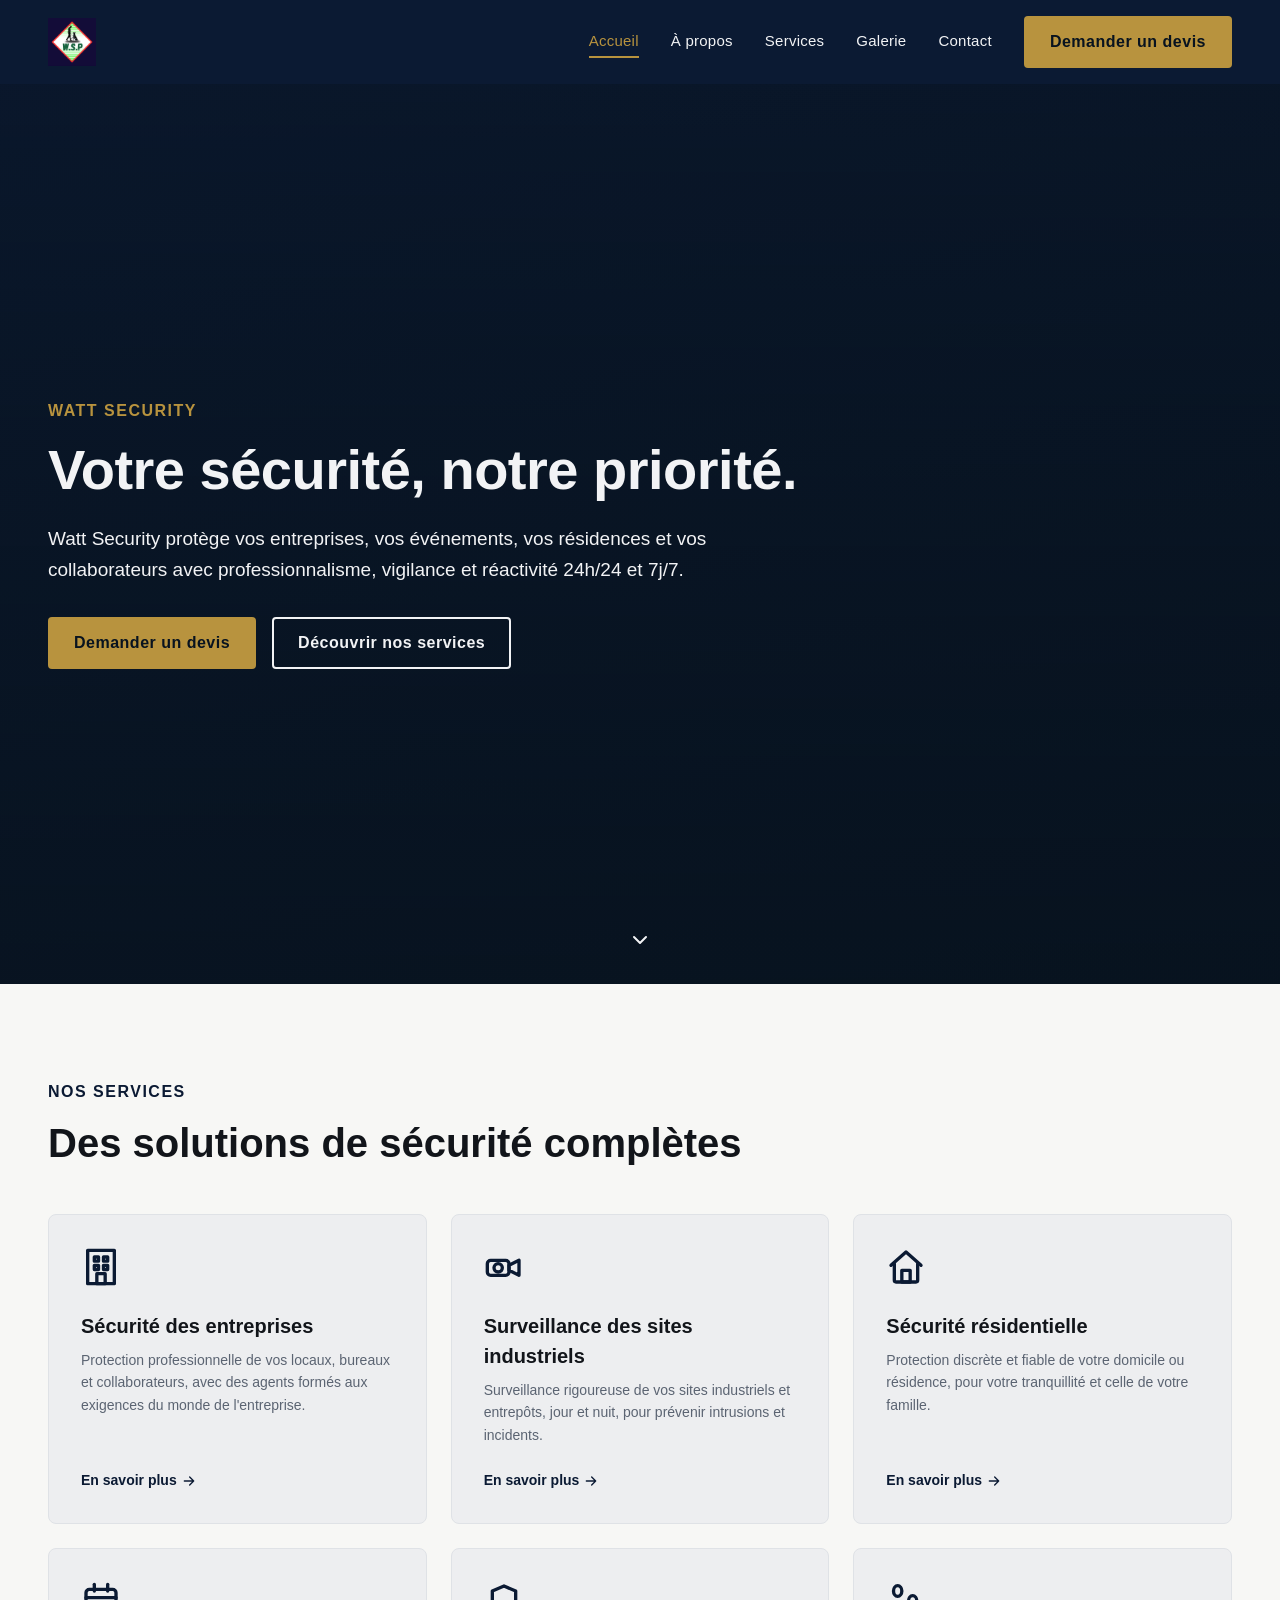
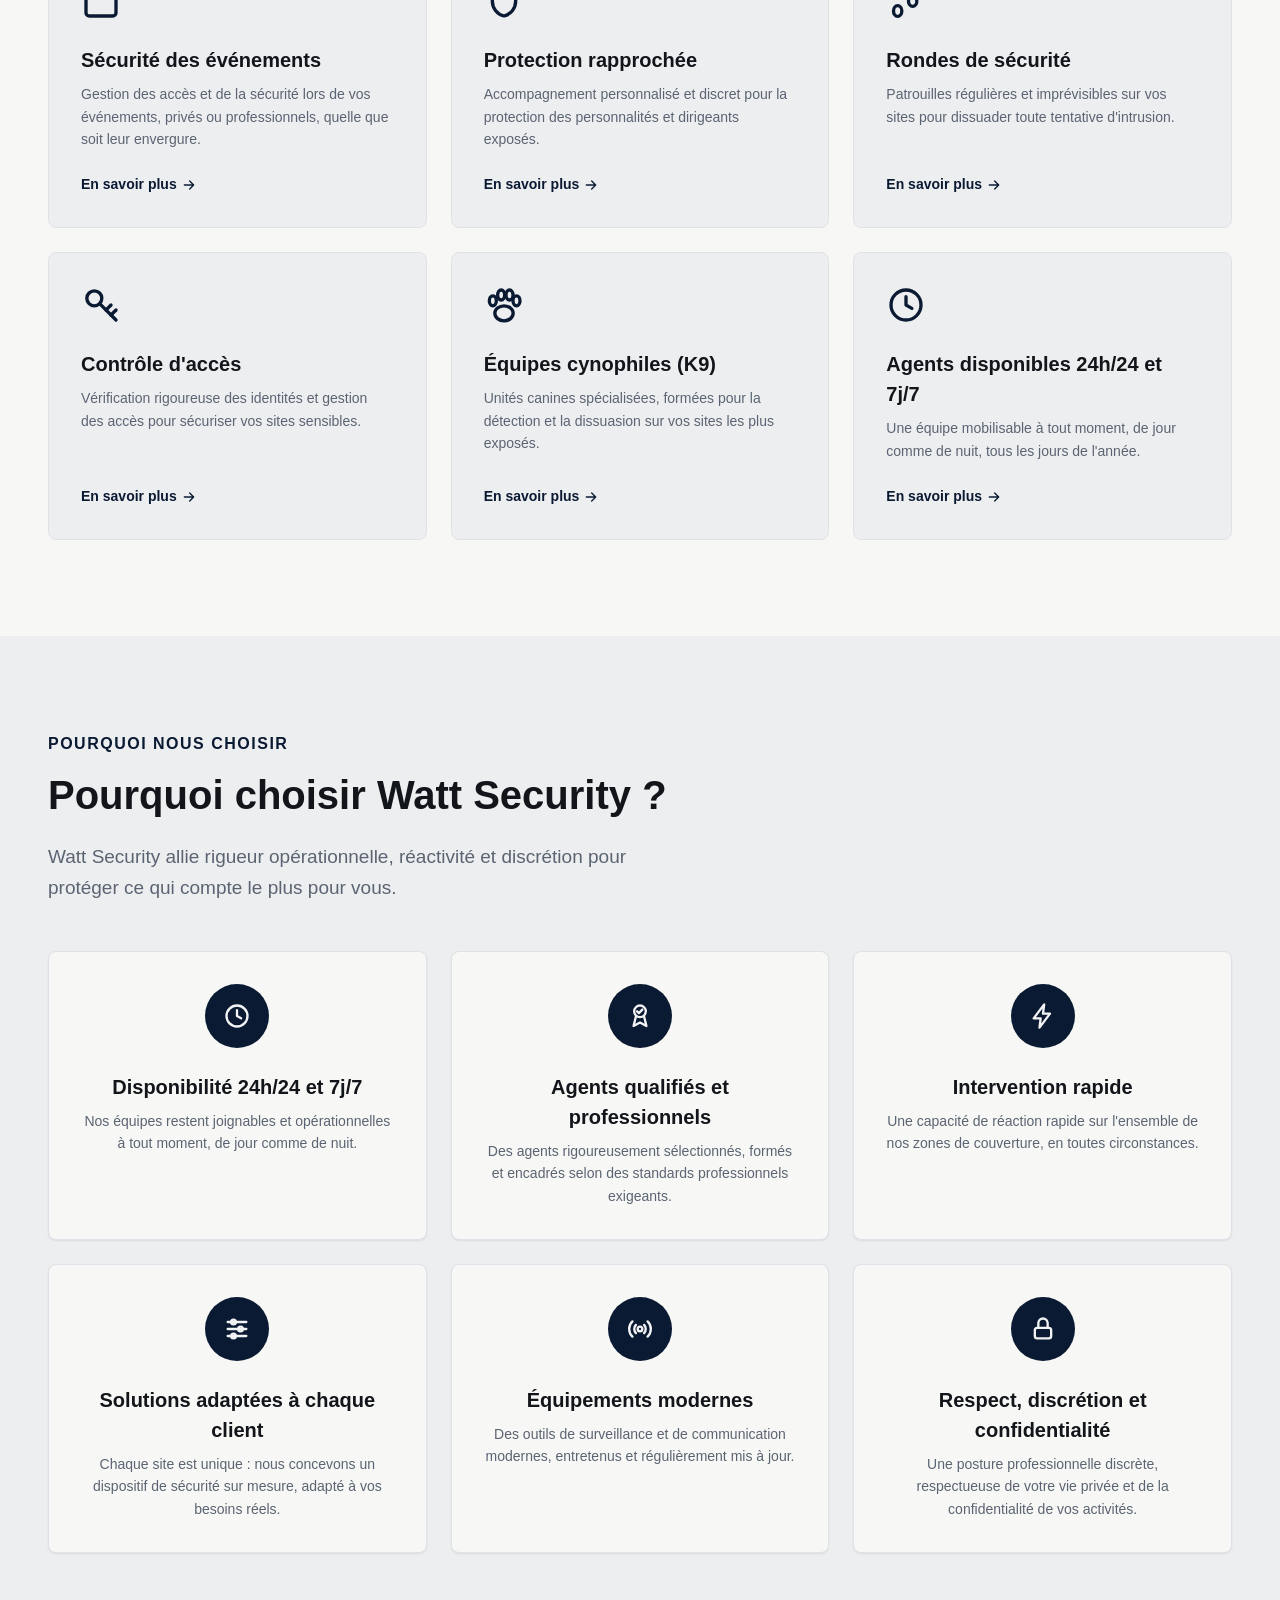
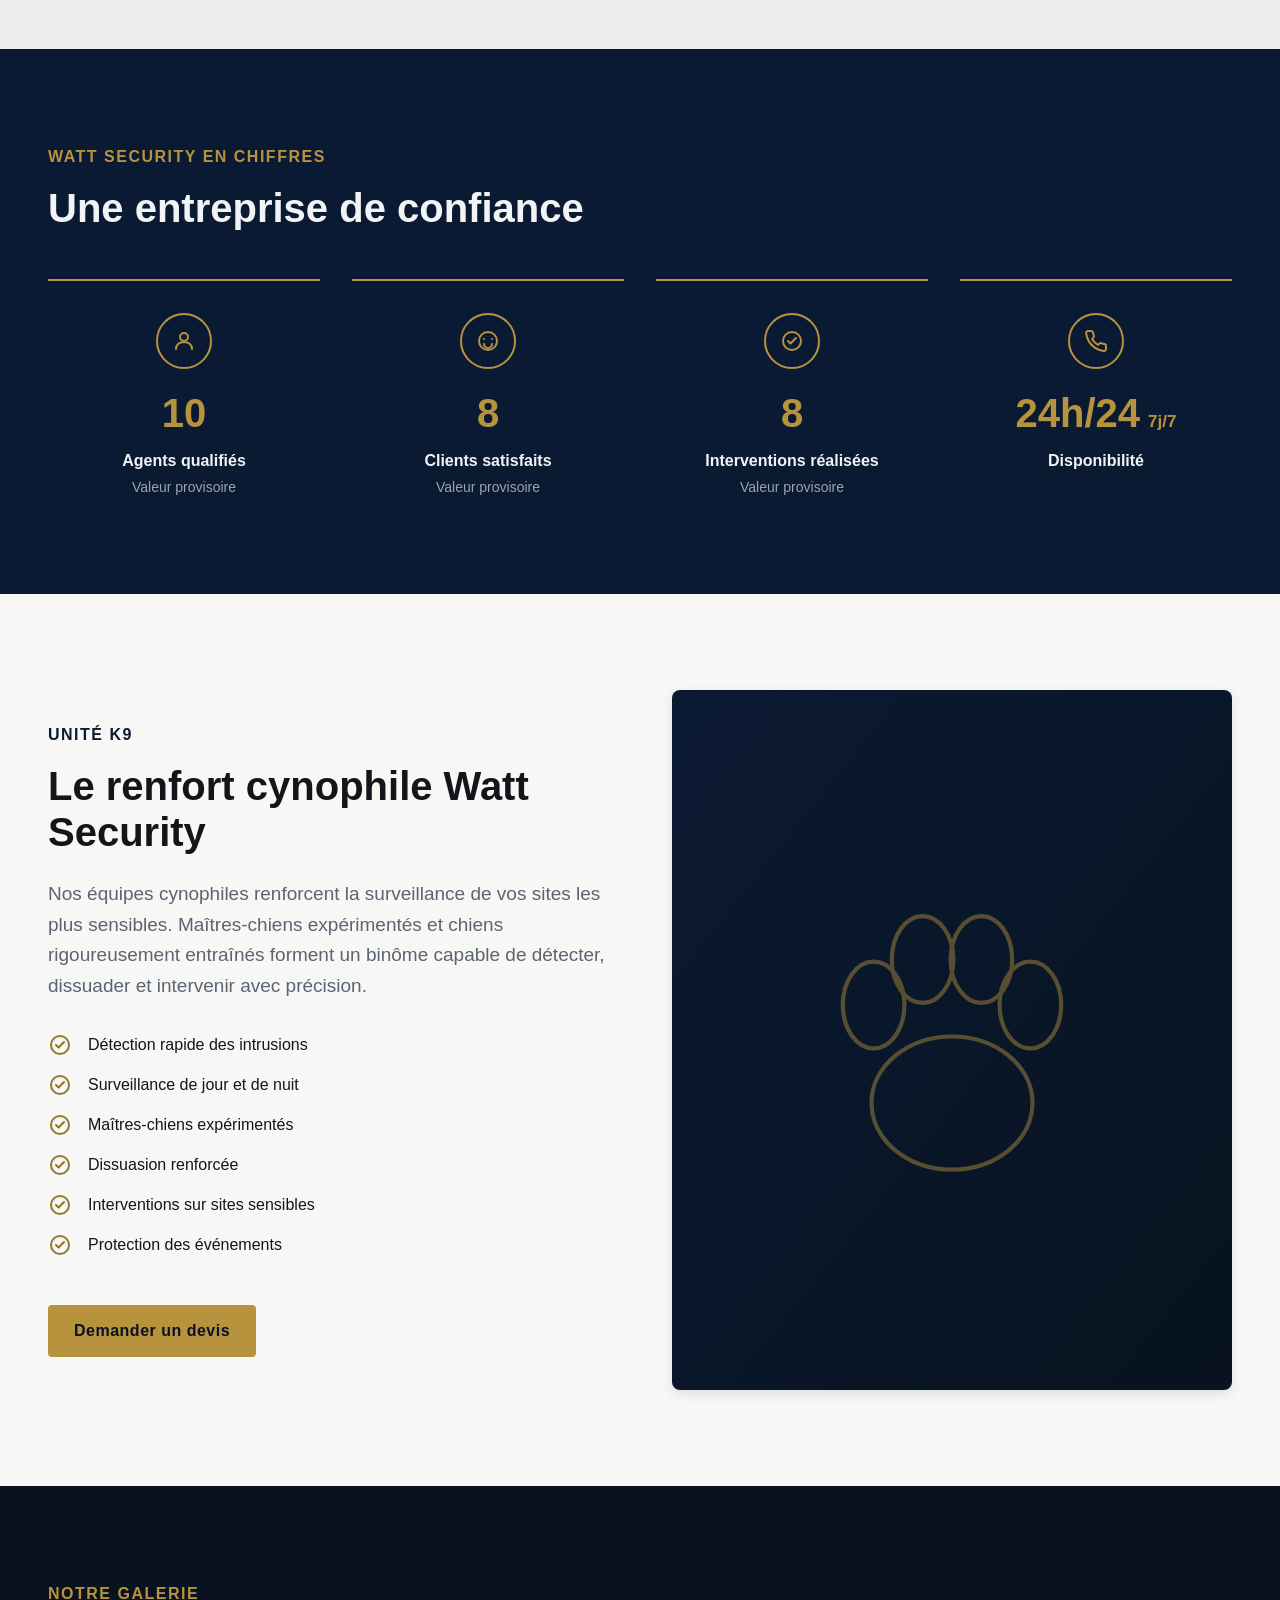
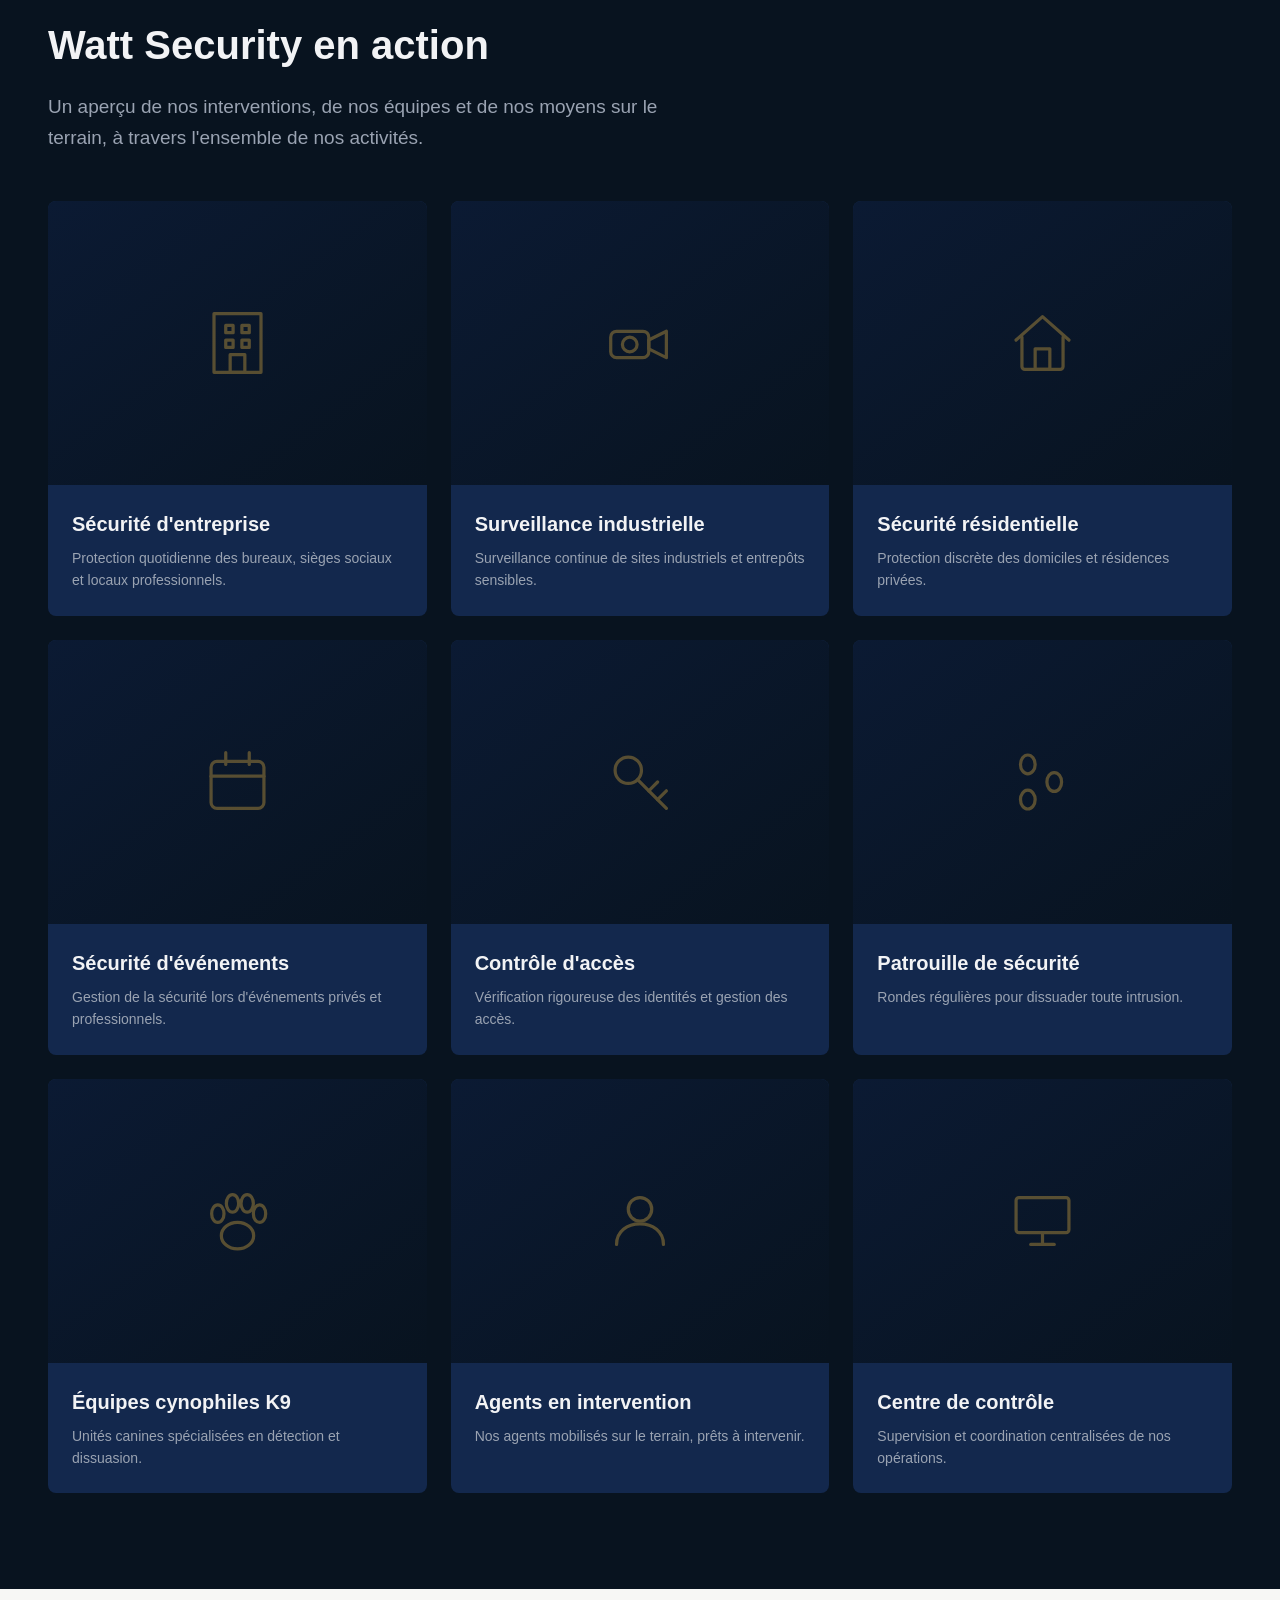
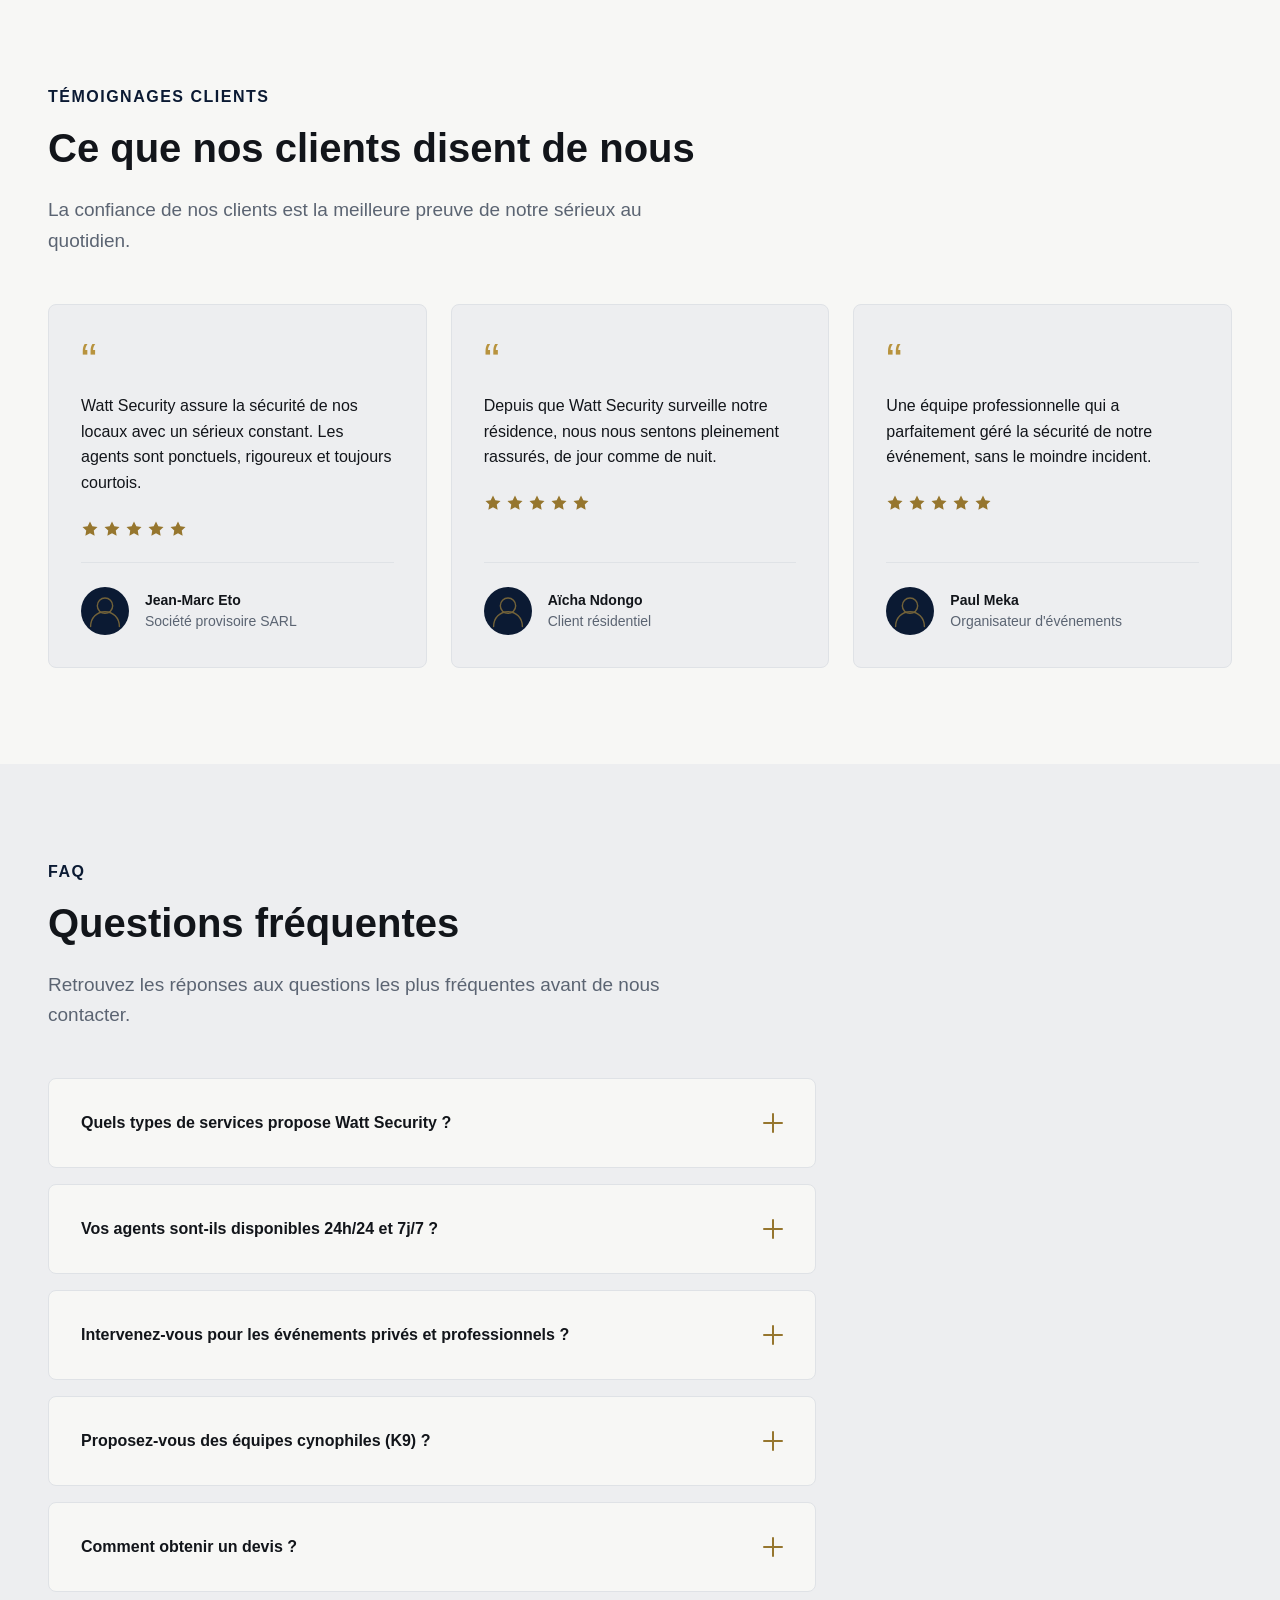
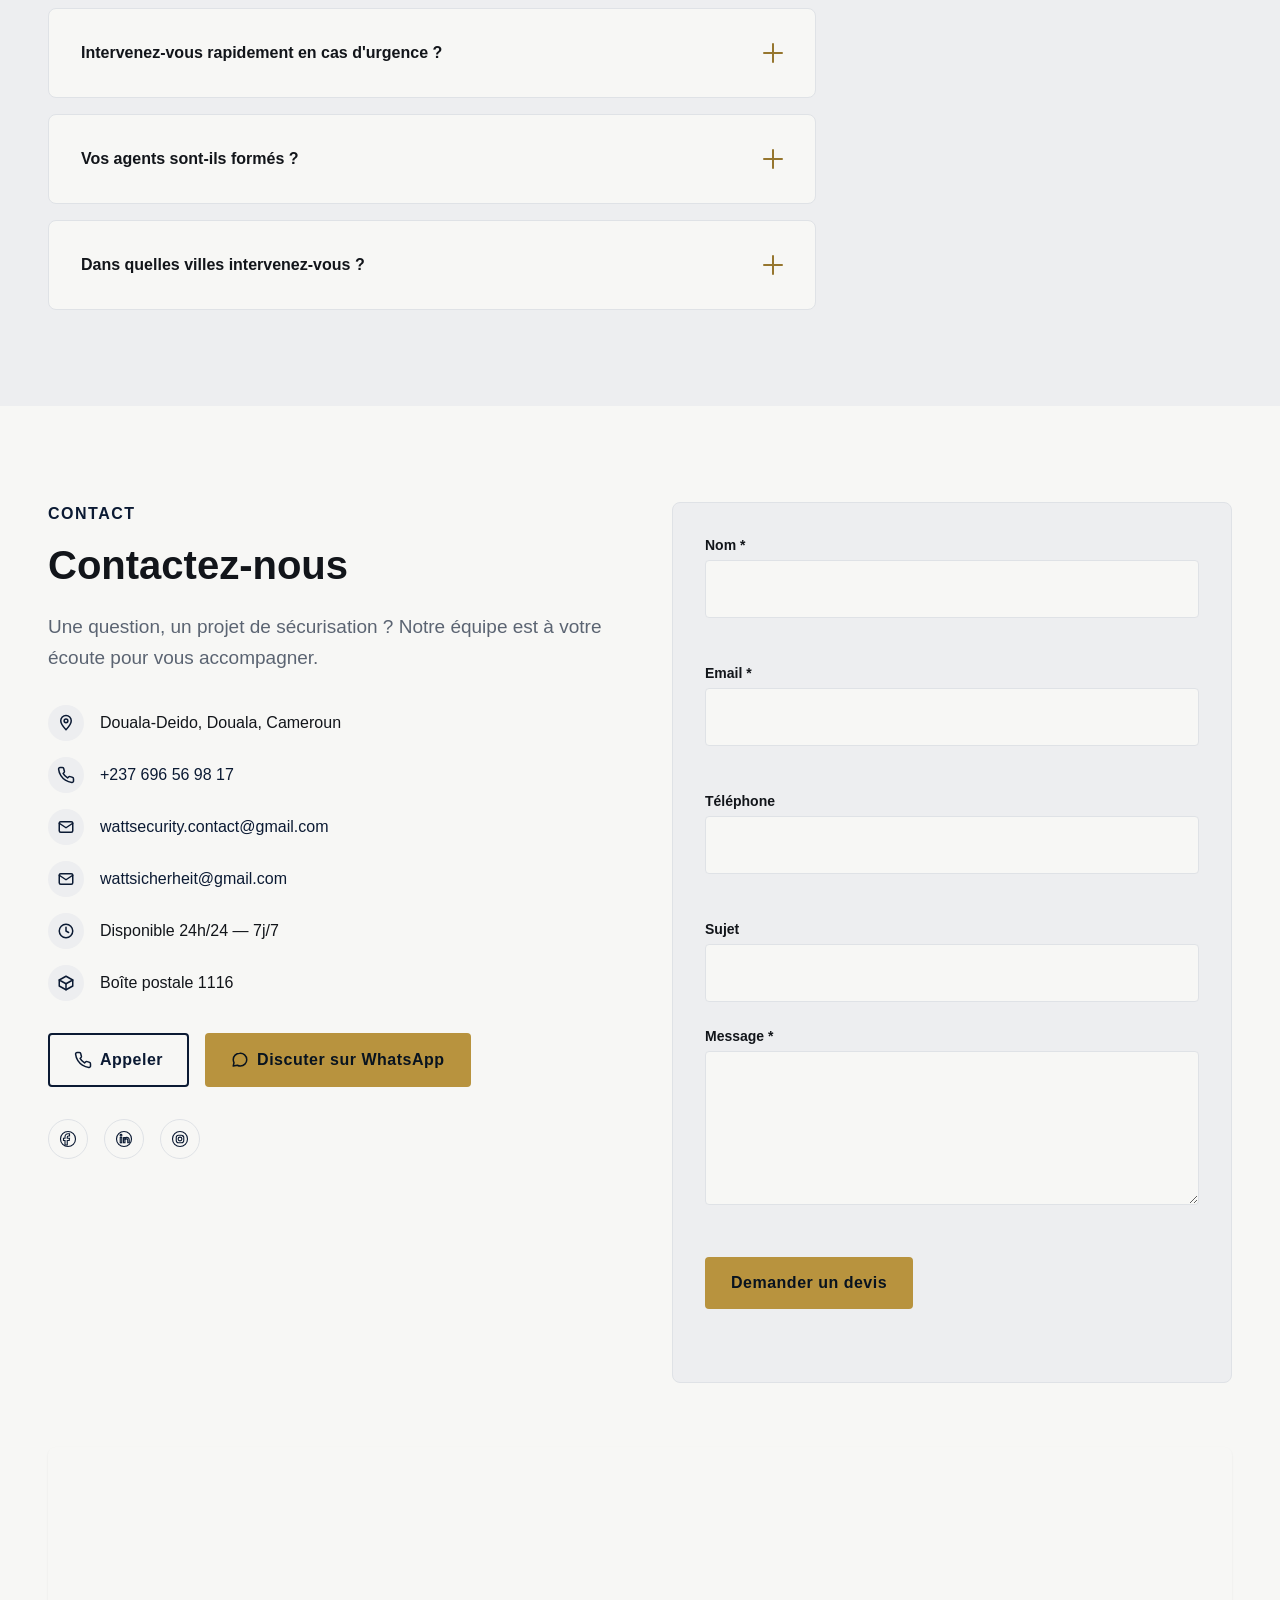
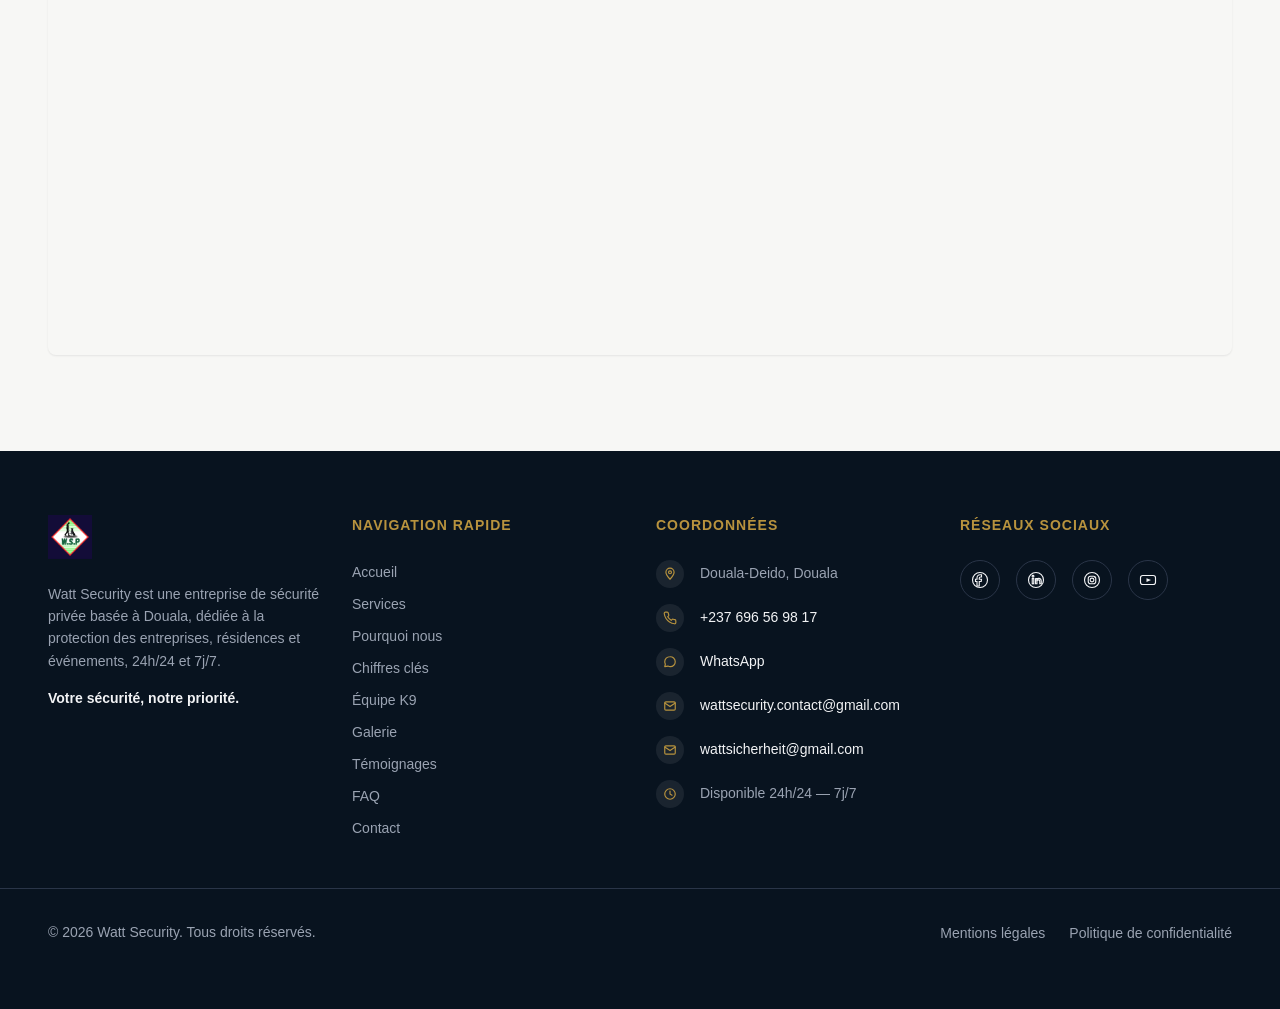
==== index.html @ e8be7ecc "feat(contact): integrate responsive Google Maps embed Adds a Design-System-consistent map component " ====
<!DOCTYPE html>
<html lang="fr">
<head>
  <meta charset="UTF-8">
  <meta name="viewport" content="width=device-width, initial-scale=1.0">
  <title>Watt Security — Sécurité Privée Professionnelle à Douala, Cameroun</title>
  <meta name="description" content="Watt Security : services de sécurité privée professionnels à Douala, Cameroun — gardiennage, surveillance, événementiel, protection VIP, 24h/24.">
  <link rel="icon" type="image/svg+xml" href="assets/icons/favicon.svg">
  <link rel="stylesheet" href="assets/css/main.css">
</head>
<body>
  <a href="#main-content" class="skip-link">Aller au contenu principal</a>

  <header class="site-header">
    <div class="site-header__inner container">
      <a href="index.html" class="site-header__logo" aria-label="Watt Security — Retour à l'accueil">
        <img src="assets/logo/logo_watt.jpg" alt="Watt Security" width="2048" height="2041" class="site-header__logo-img">
      </a>

      <nav id="primary-navigation" class="nav" aria-label="Navigation principale">
        <ul class="nav__list">
          <li><a href="#" class="nav__link" aria-current="page">Accueil</a></li>
          <li><a href="#" class="nav__link">À propos</a></li>
          <li><a href="#services" class="nav__link">Services</a></li>
          <li><a href="#" class="nav__link">Galerie</a></li>
          <li><a href="#" class="nav__link">Contact</a></li>
        </ul>
        <a href="#" class="btn btn--primary nav__cta">Demander un devis</a>
      </nav>

      <button
        type="button"
        class="menu-toggle"
        data-menu-toggle
        aria-expanded="false"
        aria-controls="primary-navigation"
        aria-label="Ouvrir le menu"
      >
        <svg class="menu-toggle__icon menu-toggle__icon--open" viewBox="0 0 24 24" fill="none" stroke="currentColor" stroke-width="2" stroke-linecap="round" aria-hidden="true" focusable="false">
          <line x1="3" y1="6" x2="21" y2="6"/>
          <line x1="3" y1="12" x2="21" y2="12"/>
          <line x1="3" y1="18" x2="21" y2="18"/>
        </svg>
        <svg class="menu-toggle__icon menu-toggle__icon--close" viewBox="0 0 24 24" fill="none" stroke="currentColor" stroke-width="2" stroke-linecap="round" aria-hidden="true" focusable="false">
          <line x1="5" y1="5" x2="19" y2="19"/>
          <line x1="19" y1="5" x2="5" y2="19"/>
        </svg>
      </button>
    </div>
  </header>

  <main id="main-content">
    <section class="hero" aria-label="Introduction">
      <div class="hero__media" aria-hidden="true"></div>
      <div class="hero__overlay" aria-hidden="true"></div>

      <div class="hero__content container">
        <p class="hero__eyebrow">Watt Security</p>
        <h1 class="hero__title">Votre sécurité, notre priorité.</h1>
        <p class="hero__text">Watt Security protège vos entreprises, vos événements, vos résidences et vos collaborateurs avec professionnalisme, vigilance et réactivité 24h/24 et 7j/7.</p>
        <div class="hero__actions">
          <a href="#" class="btn btn--primary">Demander un devis</a>
          <a href="#services" class="btn btn--secondary">Découvrir nos services</a>
        </div>
      </div>

      <span class="hero__scroll-indicator" aria-hidden="true">
        <svg viewBox="0 0 24 24" fill="none" stroke="currentColor" stroke-width="2" stroke-linecap="round" stroke-linejoin="round" width="24" height="24">
          <path d="M6 9l6 6 6-6"/>
        </svg>
      </span>
    </section>

    <section class="services" id="services" aria-labelledby="services-heading">
      <div class="container">
        <p class="services__eyebrow">Nos Services</p>
        <h2 id="services-heading" class="services__title">Des solutions de sécurité complètes</h2>

        <div class="services__grid">
          <article class="service-card">
            <div class="service-card__icon" aria-hidden="true">
              <svg viewBox="0 0 24 24" fill="none" stroke="currentColor" stroke-width="2" stroke-linecap="round" stroke-linejoin="round">
                <rect x="4" y="2" width="16" height="20"/>
                <rect x="8" y="6" width="2.5" height="2.5"/>
                <rect x="13.5" y="6" width="2.5" height="2.5"/>
                <rect x="8" y="11" width="2.5" height="2.5"/>
                <rect x="13.5" y="11" width="2.5" height="2.5"/>
                <rect x="9.5" y="16" width="5" height="6"/>
              </svg>
            </div>
            <h3 class="service-card__title">Sécurité des entreprises</h3>
            <p class="service-card__description">Protection professionnelle de vos locaux, bureaux et collaborateurs, avec des agents formés aux exigences du monde de l'entreprise.</p>
            <a href="#" class="service-card__link" aria-label="En savoir plus sur la sécurité des entreprises">
              En savoir plus
              <svg viewBox="0 0 24 24" fill="none" stroke="currentColor" stroke-width="2" stroke-linecap="round" stroke-linejoin="round" aria-hidden="true" focusable="false"><path d="M5 12h14M13 6l6 6-6 6"/></svg>
            </a>
          </article>

          <article class="service-card">
            <div class="service-card__icon" aria-hidden="true">
              <svg viewBox="0 0 24 24" fill="none" stroke="currentColor" stroke-width="2" stroke-linecap="round" stroke-linejoin="round">
                <rect x="2" y="8" width="13" height="9" rx="2"/>
                <circle cx="8.5" cy="12.5" r="2.5"/>
                <path d="M15 11l6-3v9l-6-3z"/>
              </svg>
            </div>
            <h3 class="service-card__title">Surveillance des sites industriels</h3>
            <p class="service-card__description">Surveillance rigoureuse de vos sites industriels et entrepôts, jour et nuit, pour prévenir intrusions et incidents.</p>
            <a href="#" class="service-card__link" aria-label="En savoir plus sur la surveillance des sites industriels">
              En savoir plus
              <svg viewBox="0 0 24 24" fill="none" stroke="currentColor" stroke-width="2" stroke-linecap="round" stroke-linejoin="round" aria-hidden="true" focusable="false"><path d="M5 12h14M13 6l6 6-6 6"/></svg>
            </a>
          </article>

          <article class="service-card">
            <div class="service-card__icon" aria-hidden="true">
              <svg viewBox="0 0 24 24" fill="none" stroke="currentColor" stroke-width="2" stroke-linecap="round" stroke-linejoin="round">
                <path d="M3 11l9-8 9 8"/>
                <path d="M5 10v10a1 1 0 001 1h12a1 1 0 001-1V10"/>
                <rect x="9.5" y="14" width="5" height="7"/>
              </svg>
            </div>
            <h3 class="service-card__title">Sécurité résidentielle</h3>
            <p class="service-card__description">Protection discrète et fiable de votre domicile ou résidence, pour votre tranquillité et celle de votre famille.</p>
            <a href="#" class="service-card__link" aria-label="En savoir plus sur la sécurité résidentielle">
              En savoir plus
              <svg viewBox="0 0 24 24" fill="none" stroke="currentColor" stroke-width="2" stroke-linecap="round" stroke-linejoin="round" aria-hidden="true" focusable="false"><path d="M5 12h14M13 6l6 6-6 6"/></svg>
            </a>
          </article>

          <article class="service-card">
            <div class="service-card__icon" aria-hidden="true">
              <svg viewBox="0 0 24 24" fill="none" stroke="currentColor" stroke-width="2" stroke-linecap="round" stroke-linejoin="round">
                <rect x="3" y="5" width="18" height="16" rx="2"/>
                <line x1="3" y1="10" x2="21" y2="10"/>
                <line x1="8" y1="2" x2="8" y2="6"/>
                <line x1="16" y1="2" x2="16" y2="6"/>
              </svg>
            </div>
            <h3 class="service-card__title">Sécurité des événements</h3>
            <p class="service-card__description">Gestion des accès et de la sécurité lors de vos événements, privés ou professionnels, quelle que soit leur envergure.</p>
            <a href="#" class="service-card__link" aria-label="En savoir plus sur la sécurité des événements">
              En savoir plus
              <svg viewBox="0 0 24 24" fill="none" stroke="currentColor" stroke-width="2" stroke-linecap="round" stroke-linejoin="round" aria-hidden="true" focusable="false"><path d="M5 12h14M13 6l6 6-6 6"/></svg>
            </a>
          </article>

          <article class="service-card">
            <div class="service-card__icon" aria-hidden="true">
              <svg viewBox="0 0 24 24" fill="none" stroke="currentColor" stroke-width="2" stroke-linecap="round" stroke-linejoin="round">
                <path d="M12 3l7 3v6c0 4.5-3 8-7 9-4-1-7-4.5-7-9V6l7-3z"/>
              </svg>
            </div>
            <h3 class="service-card__title">Protection rapprochée</h3>
            <p class="service-card__description">Accompagnement personnalisé et discret pour la protection des personnalités et dirigeants exposés.</p>
            <a href="#" class="service-card__link" aria-label="En savoir plus sur la protection rapprochée">
              En savoir plus
              <svg viewBox="0 0 24 24" fill="none" stroke="currentColor" stroke-width="2" stroke-linecap="round" stroke-linejoin="round" aria-hidden="true" focusable="false"><path d="M5 12h14M13 6l6 6-6 6"/></svg>
            </a>
          </article>

          <article class="service-card">
            <div class="service-card__icon" aria-hidden="true">
              <svg viewBox="0 0 24 24" fill="none" stroke="currentColor" stroke-width="2" stroke-linecap="round" stroke-linejoin="round">
                <ellipse cx="7" cy="6" rx="2.5" ry="3.2"/>
                <ellipse cx="16" cy="12" rx="2.5" ry="3.2"/>
                <ellipse cx="7" cy="18" rx="2.5" ry="3.2"/>
              </svg>
            </div>
            <h3 class="service-card__title">Rondes de sécurité</h3>
            <p class="service-card__description">Patrouilles régulières et imprévisibles sur vos sites pour dissuader toute tentative d'intrusion.</p>
            <a href="#" class="service-card__link" aria-label="En savoir plus sur les rondes de sécurité">
              En savoir plus
              <svg viewBox="0 0 24 24" fill="none" stroke="currentColor" stroke-width="2" stroke-linecap="round" stroke-linejoin="round" aria-hidden="true" focusable="false"><path d="M5 12h14M13 6l6 6-6 6"/></svg>
            </a>
          </article>

          <article class="service-card">
            <div class="service-card__icon" aria-hidden="true">
              <svg viewBox="0 0 24 24" fill="none" stroke="currentColor" stroke-width="2" stroke-linecap="round" stroke-linejoin="round">
                <circle cx="8" cy="8" r="4.5"/>
                <line x1="11.2" y1="11.2" x2="21" y2="21"/>
                <line x1="15" y1="15" x2="18" y2="12"/>
                <line x1="18" y1="18" x2="21" y2="15"/>
              </svg>
            </div>
            <h3 class="service-card__title">Contrôle d'accès</h3>
            <p class="service-card__description">Vérification rigoureuse des identités et gestion des accès pour sécuriser vos sites sensibles.</p>
            <a href="#" class="service-card__link" aria-label="En savoir plus sur le contrôle d'accès">
              En savoir plus
              <svg viewBox="0 0 24 24" fill="none" stroke="currentColor" stroke-width="2" stroke-linecap="round" stroke-linejoin="round" aria-hidden="true" focusable="false"><path d="M5 12h14M13 6l6 6-6 6"/></svg>
            </a>
          </article>

          <article class="service-card">
            <div class="service-card__icon" aria-hidden="true">
              <svg viewBox="0 0 24 24" fill="none" stroke="currentColor" stroke-width="2" stroke-linecap="round" stroke-linejoin="round">
                <ellipse cx="12" cy="17" rx="5.5" ry="4.5"/>
                <ellipse cx="5.3" cy="9.5" rx="2.1" ry="3"/>
                <ellipse cx="10.3" cy="6" rx="2.1" ry="3"/>
                <ellipse cx="15.3" cy="6" rx="2.1" ry="3"/>
                <ellipse cx="19.5" cy="9.5" rx="2.1" ry="3"/>
              </svg>
            </div>
            <h3 class="service-card__title">Équipes cynophiles (K9)</h3>
            <p class="service-card__description">Unités canines spécialisées, formées pour la détection et la dissuasion sur vos sites les plus exposés.</p>
            <a href="#" class="service-card__link" aria-label="En savoir plus sur les équipes cynophiles">
              En savoir plus
              <svg viewBox="0 0 24 24" fill="none" stroke="currentColor" stroke-width="2" stroke-linecap="round" stroke-linejoin="round" aria-hidden="true" focusable="false"><path d="M5 12h14M13 6l6 6-6 6"/></svg>
            </a>
          </article>

          <article class="service-card">
            <div class="service-card__icon" aria-hidden="true">
              <svg viewBox="0 0 24 24" fill="none" stroke="currentColor" stroke-width="2" stroke-linecap="round" stroke-linejoin="round">
                <circle cx="12" cy="12" r="9"/>
                <path d="M12 7v5l3.5 2"/>
              </svg>
            </div>
            <h3 class="service-card__title">Agents disponibles 24h/24 et 7j/7</h3>
            <p class="service-card__description">Une équipe mobilisable à tout moment, de jour comme de nuit, tous les jours de l'année.</p>
            <a href="#" class="service-card__link" aria-label="En savoir plus sur la disponibilité 24h/24 et 7j/7">
              En savoir plus
              <svg viewBox="0 0 24 24" fill="none" stroke="currentColor" stroke-width="2" stroke-linecap="round" stroke-linejoin="round" aria-hidden="true" focusable="false"><path d="M5 12h14M13 6l6 6-6 6"/></svg>
            </a>
          </article>
        </div>
      </div>
    </section>

    <section class="why-us" id="why-us" aria-labelledby="why-us-heading">
      <div class="container">
        <p class="why-us__eyebrow">Pourquoi nous choisir</p>
        <h2 id="why-us-heading" class="why-us__title">Pourquoi choisir Watt Security ?</h2>
        <p class="why-us__intro">Watt Security allie rigueur opérationnelle, réactivité et discrétion pour protéger ce qui compte le plus pour vous.</p>

        <div class="why-us__grid">
          <article class="why-us__card" data-scroll-reveal>
            <div class="why-us__icon" aria-hidden="true">
              <svg viewBox="0 0 24 24" fill="none" stroke="currentColor" stroke-width="2" stroke-linecap="round" stroke-linejoin="round">
                <circle cx="12" cy="12" r="9"/>
                <path d="M12 7v5l3.5 2"/>
              </svg>
            </div>
            <h3 class="why-us__card-title">Disponibilité 24h/24 et 7j/7</h3>
            <p class="why-us__card-description">Nos équipes restent joignables et opérationnelles à tout moment, de jour comme de nuit.</p>
          </article>

          <article class="why-us__card" data-scroll-reveal>
            <div class="why-us__icon" aria-hidden="true">
              <svg viewBox="0 0 24 24" fill="none" stroke="currentColor" stroke-width="2" stroke-linecap="round" stroke-linejoin="round">
                <circle cx="12" cy="8" r="5"/>
                <path d="M9.5 8l1.5 1.5 3-3"/>
                <path d="M8.5 12.5l-2 8 5.5-3 5.5 3-2-8"/>
              </svg>
            </div>
            <h3 class="why-us__card-title">Agents qualifiés et professionnels</h3>
            <p class="why-us__card-description">Des agents rigoureusement sélectionnés, formés et encadrés selon des standards professionnels exigeants.</p>
          </article>

          <article class="why-us__card" data-scroll-reveal>
            <div class="why-us__icon" aria-hidden="true">
              <svg viewBox="0 0 24 24" fill="none" stroke="currentColor" stroke-width="2" stroke-linecap="round" stroke-linejoin="round">
                <path d="M13 2L4 14h6l-1 8 9-12h-6l1-8z"/>
              </svg>
            </div>
            <h3 class="why-us__card-title">Intervention rapide</h3>
            <p class="why-us__card-description">Une capacité de réaction rapide sur l'ensemble de nos zones de couverture, en toutes circonstances.</p>
          </article>

          <article class="why-us__card" data-scroll-reveal>
            <div class="why-us__icon" aria-hidden="true">
              <svg viewBox="0 0 24 24" fill="none" stroke="currentColor" stroke-width="2" stroke-linecap="round" stroke-linejoin="round">
                <line x1="4" y1="6" x2="20" y2="6"/>
                <circle cx="9" cy="6" r="2"/>
                <line x1="4" y1="12" x2="20" y2="12"/>
                <circle cx="15" cy="12" r="2"/>
                <line x1="4" y1="18" x2="20" y2="18"/>
                <circle cx="9" cy="18" r="2"/>
              </svg>
            </div>
            <h3 class="why-us__card-title">Solutions adaptées à chaque client</h3>
            <p class="why-us__card-description">Chaque site est unique : nous concevons un dispositif de sécurité sur mesure, adapté à vos besoins réels.</p>
          </article>

          <article class="why-us__card" data-scroll-reveal>
            <div class="why-us__icon" aria-hidden="true">
              <svg viewBox="0 0 24 24" fill="none" stroke="currentColor" stroke-width="2" stroke-linecap="round" stroke-linejoin="round">
                <circle cx="12" cy="12" r="2"/>
                <path d="M8.5 8.5a5 5 0 000 7"/>
                <path d="M15.5 8.5a5 5 0 010 7"/>
                <path d="M5.5 5.5a9 9 0 000 13"/>
                <path d="M18.5 5.5a9 9 0 010 13"/>
              </svg>
            </div>
            <h3 class="why-us__card-title">Équipements modernes</h3>
            <p class="why-us__card-description">Des outils de surveillance et de communication modernes, entretenus et régulièrement mis à jour.</p>
          </article>

          <article class="why-us__card" data-scroll-reveal>
            <div class="why-us__icon" aria-hidden="true">
              <svg viewBox="0 0 24 24" fill="none" stroke="currentColor" stroke-width="2" stroke-linecap="round" stroke-linejoin="round">
                <rect x="5" y="11" width="14" height="9" rx="2"/>
                <path d="M8 11V7a4 4 0 018 0v4"/>
              </svg>
            </div>
            <h3 class="why-us__card-title">Respect, discrétion et confidentialité</h3>
            <p class="why-us__card-description">Une posture professionnelle discrète, respectueuse de votre vie privée et de la confidentialité de vos activités.</p>
          </article>
        </div>
      </div>
    </section>

    <section class="key-numbers" id="key-numbers" aria-labelledby="key-numbers-heading">
      <div class="container">
        <p class="key-numbers__eyebrow">Watt Security en chiffres</p>
        <h2 id="key-numbers-heading" class="key-numbers__title">Une entreprise de confiance</h2>

        <!-- Populated entirely by assets/js/modules/counters.js from
             data/stats.json — no figures are hardcoded here. Edit that
             file to change the numbers; nothing here or in that script
             needs to change. -->
        <div class="key-numbers__grid" data-stats-grid>
          <noscript>
            <p class="key-numbers__noscript">Activez JavaScript pour afficher nos chiffres clés.</p>
          </noscript>
        </div>
      </div>
    </section>

    <section class="k9" id="k9" aria-labelledby="k9-heading">
      <div class="container k9__inner">
        <div class="k9__content">
          <p class="k9__eyebrow">Unité K9</p>
          <h2 id="k9-heading" class="k9__title">Le renfort cynophile Watt Security</h2>
          <p class="k9__text">Nos équipes cynophiles renforcent la surveillance de vos sites les plus sensibles. Maîtres-chiens expérimentés et chiens rigoureusement entraînés forment un binôme capable de détecter, dissuader et intervenir avec précision.</p>

          <ul class="k9__list">
            <li class="k9__list-item">
              <svg class="k9__list-icon" viewBox="0 0 24 24" fill="none" stroke="currentColor" stroke-width="2" stroke-linecap="round" stroke-linejoin="round" aria-hidden="true"><circle cx="12" cy="12" r="9"/><path d="M8 12l2.5 2.5L16 9"/></svg>
              Détection rapide des intrusions
            </li>
            <li class="k9__list-item">
              <svg class="k9__list-icon" viewBox="0 0 24 24" fill="none" stroke="currentColor" stroke-width="2" stroke-linecap="round" stroke-linejoin="round" aria-hidden="true"><circle cx="12" cy="12" r="9"/><path d="M8 12l2.5 2.5L16 9"/></svg>
              Surveillance de jour et de nuit
            </li>
            <li class="k9__list-item">
              <svg class="k9__list-icon" viewBox="0 0 24 24" fill="none" stroke="currentColor" stroke-width="2" stroke-linecap="round" stroke-linejoin="round" aria-hidden="true"><circle cx="12" cy="12" r="9"/><path d="M8 12l2.5 2.5L16 9"/></svg>
              Maîtres-chiens expérimentés
            </li>
            <li class="k9__list-item">
              <svg class="k9__list-icon" viewBox="0 0 24 24" fill="none" stroke="currentColor" stroke-width="2" stroke-linecap="round" stroke-linejoin="round" aria-hidden="true"><circle cx="12" cy="12" r="9"/><path d="M8 12l2.5 2.5L16 9"/></svg>
              Dissuasion renforcée
            </li>
            <li class="k9__list-item">
              <svg class="k9__list-icon" viewBox="0 0 24 24" fill="none" stroke="currentColor" stroke-width="2" stroke-linecap="round" stroke-linejoin="round" aria-hidden="true"><circle cx="12" cy="12" r="9"/><path d="M8 12l2.5 2.5L16 9"/></svg>
              Interventions sur sites sensibles
            </li>
            <li class="k9__list-item">
              <svg class="k9__list-icon" viewBox="0 0 24 24" fill="none" stroke="currentColor" stroke-width="2" stroke-linecap="round" stroke-linejoin="round" aria-hidden="true"><circle cx="12" cy="12" r="9"/><path d="M8 12l2.5 2.5L16 9"/></svg>
              Protection des événements
            </li>
          </ul>

          <a href="#" class="btn btn--primary">Demander un devis</a>
        </div>

        <div class="k9__media">
          <!-- Placeholder component: assets/images/k9/placeholder-k9.svg.
               Swap the src for the final Watt Security K9 photograph when
               available (a future mini-milestone) and update alt text at
               that time — it is intentionally empty now since there is no
               real photo content yet to describe. -->
          <img
            src="assets/images/k9/placeholder-k9.svg"
            alt=""
            width="800"
            height="1000"
            loading="lazy"
            class="k9__image"
          >
        </div>
      </div>
    </section>

    <section class="gallery" id="gallery" aria-labelledby="gallery-heading">
      <div class="container">
        <p class="gallery__eyebrow">Notre galerie</p>
        <h2 id="gallery-heading" class="gallery__title">Watt Security en action</h2>
        <p class="gallery__intro">Un aperçu de nos interventions, de nos équipes et de nos moyens sur le terrain, à travers l'ensemble de nos activités.</p>

        <!-- Each figure follows the same easily-replaceable pattern: swap
             the <img src> for the final photo (naming convention per
             specifications/MEDIA_SPECIFICATION.md, e.g.
             assets/images/corporate/corporate-office-lobby-01.webp), update
             its alt text to describe the real photo, and add srcset/sizes
             for responsive images at that point — nothing else in this
             section needs to change. -->
        <div class="gallery__grid">
          <figure class="gallery__item" data-scroll-reveal>
            <div class="gallery__media">
              <img src="assets/images/corporate/placeholder-corporate.svg" alt="Agents de sécurité assurant la protection d'un site d'entreprise" width="800" height="600" loading="lazy" class="gallery__image">
            </div>
            <figcaption class="gallery__caption">
              <h3 class="gallery__item-title">Sécurité d'entreprise</h3>
              <p class="gallery__item-description">Protection quotidienne des bureaux, sièges sociaux et locaux professionnels.</p>
            </figcaption>
          </figure>

          <figure class="gallery__item" data-scroll-reveal>
            <div class="gallery__media">
              <img src="assets/images/surveillance/placeholder-surveillance.svg" alt="Caméra de vidéosurveillance sur un site industriel" width="800" height="600" loading="lazy" class="gallery__image">
            </div>
            <figcaption class="gallery__caption">
              <h3 class="gallery__item-title">Surveillance industrielle</h3>
              <p class="gallery__item-description">Surveillance continue de sites industriels et entrepôts sensibles.</p>
            </figcaption>
          </figure>

          <figure class="gallery__item" data-scroll-reveal>
            <div class="gallery__media">
              <img src="assets/images/residential/placeholder-residential.svg" alt="Agent de sécurité en poste devant une résidence privée" width="800" height="600" loading="lazy" class="gallery__image">
            </div>
            <figcaption class="gallery__caption">
              <h3 class="gallery__item-title">Sécurité résidentielle</h3>
              <p class="gallery__item-description">Protection discrète des domiciles et résidences privées.</p>
            </figcaption>
          </figure>

          <figure class="gallery__item" data-scroll-reveal>
            <div class="gallery__media">
              <img src="assets/images/events/placeholder-events.svg" alt="Agents de sécurité gérant l'accès à un événement" width="800" height="600" loading="lazy" class="gallery__image">
            </div>
            <figcaption class="gallery__caption">
              <h3 class="gallery__item-title">Sécurité d'événements</h3>
              <p class="gallery__item-description">Gestion de la sécurité lors d'événements privés et professionnels.</p>
            </figcaption>
          </figure>

          <figure class="gallery__item" data-scroll-reveal>
            <div class="gallery__media">
              <img src="assets/images/access-control/placeholder-access-control.svg" alt="Agent vérifiant l'identité d'un visiteur à un point de contrôle" width="800" height="600" loading="lazy" class="gallery__image">
            </div>
            <figcaption class="gallery__caption">
              <h3 class="gallery__item-title">Contrôle d'accès</h3>
              <p class="gallery__item-description">Vérification rigoureuse des identités et gestion des accès.</p>
            </figcaption>
          </figure>

          <figure class="gallery__item" data-scroll-reveal>
            <div class="gallery__media">
              <img src="assets/images/patrols/placeholder-patrols.svg" alt="Agent effectuant une ronde de sécurité sur un site" width="800" height="600" loading="lazy" class="gallery__image">
            </div>
            <figcaption class="gallery__caption">
              <h3 class="gallery__item-title">Patrouille de sécurité</h3>
              <p class="gallery__item-description">Rondes régulières pour dissuader toute intrusion.</p>
            </figcaption>
          </figure>

          <figure class="gallery__item" data-scroll-reveal>
            <div class="gallery__media">
              <img src="assets/images/k9/placeholder-k9-gallery.svg" alt="Maître-chien et son chien K9 en patrouille" width="800" height="600" loading="lazy" class="gallery__image">
            </div>
            <figcaption class="gallery__caption">
              <h3 class="gallery__item-title">Équipes cynophiles K9</h3>
              <p class="gallery__item-description">Unités canines spécialisées en détection et dissuasion.</p>
            </figcaption>
          </figure>

          <figure class="gallery__item" data-scroll-reveal>
            <div class="gallery__media">
              <img src="assets/images/agents/placeholder-agents.svg" alt="Agents de sécurité Watt Security mobilisés sur le terrain" width="800" height="600" loading="lazy" class="gallery__image">
            </div>
            <figcaption class="gallery__caption">
              <h3 class="gallery__item-title">Agents en intervention</h3>
              <p class="gallery__item-description">Nos agents mobilisés sur le terrain, prêts à intervenir.</p>
            </figcaption>
          </figure>

          <figure class="gallery__item" data-scroll-reveal>
            <div class="gallery__media">
              <img src="assets/images/control-room/placeholder-control-room.svg" alt="Opérateur supervisant les écrans d'un centre de contrôle" width="800" height="600" loading="lazy" class="gallery__image">
            </div>
            <figcaption class="gallery__caption">
              <h3 class="gallery__item-title">Centre de contrôle</h3>
              <p class="gallery__item-description">Supervision et coordination centralisées de nos opérations.</p>
            </figcaption>
          </figure>
        </div>
      </div>
    </section>

    <section class="testimonials" id="testimonials" aria-labelledby="testimonials-heading">
      <div class="container">
        <p class="testimonials__eyebrow">Témoignages clients</p>
        <h2 id="testimonials-heading" class="testimonials__title">Ce que nos clients disent de nous</h2>
        <p class="testimonials__intro">La confiance de nos clients est la meilleure preuve de notre sérieux au quotidien.</p>

        <!-- Populated entirely by assets/js/modules/testimonials.js from
             data/testimonials.json — no names, quotes, or ratings are
             hardcoded here. Edit that file to change or replace them. -->
        <div class="testimonials__grid" data-testimonials-grid>
          <noscript>
            <p class="testimonials__noscript">Activez JavaScript pour afficher nos témoignages clients.</p>
          </noscript>
        </div>
      </div>
    </section>

    <section class="faq" id="faq" aria-labelledby="faq-heading">
      <div class="container">
        <p class="faq__eyebrow">FAQ</p>
        <h2 id="faq-heading" class="faq__title">Questions fréquentes</h2>
        <p class="faq__intro">Retrouvez les réponses aux questions les plus fréquentes avant de nous contacter.</p>

        <!-- Populated entirely by assets/js/modules/accordion.js from
             data/faq.json — no questions or answers are hardcoded here.
             Edit that file to change or replace them. -->
        <div class="faq__list" data-faq-list>
          <noscript>
            <p class="faq__noscript">Activez JavaScript pour afficher la foire aux questions.</p>
          </noscript>
        </div>
      </div>
    </section>

    <section class="contact" id="contact" aria-labelledby="contact-heading">
      <div class="container contact__inner">
        <div class="contact__info">
          <p class="contact__eyebrow">Contact</p>
          <h2 id="contact-heading" class="contact__title">Contactez-nous</h2>
          <p class="contact__text">Une question, un projet de sécurisation ? Notre équipe est à votre écoute pour vous accompagner.</p>

          <!-- Populated entirely by assets/js/modules/contact-info.js from
               data/contact.json — no address, phone, email, hours, or PO
               box value is hardcoded here. Edit that file to update them;
               nothing here needs to change. -->
          <ul class="contact__details" data-contact-details>
            <noscript>
              <li>Activez JavaScript pour afficher nos coordonnées.</li>
            </noscript>
          </ul>

          <div class="contact__actions" data-contact-actions></div>

          <div class="contact__social" data-contact-social aria-label="Watt Security sur les réseaux sociaux"></div>
        </div>

        <div class="contact__form-wrapper">
          <form class="contact-form" data-contact-form novalidate>
            <div class="contact-form__field">
              <label for="contact-name" class="contact-form__label">Nom <span aria-hidden="true">*</span></label>
              <input type="text" id="contact-name" name="name" class="contact-form__input" required autocomplete="name" aria-describedby="contact-name-error">
              <p class="contact-form__error" id="contact-name-error" data-error-for="name" aria-live="polite"></p>
            </div>

            <div class="contact-form__field">
              <label for="contact-email" class="contact-form__label">Email <span aria-hidden="true">*</span></label>
              <input type="email" id="contact-email" name="email" class="contact-form__input" required autocomplete="email" aria-describedby="contact-email-error">
              <p class="contact-form__error" id="contact-email-error" data-error-for="email" aria-live="polite"></p>
            </div>

            <div class="contact-form__field">
              <label for="contact-phone" class="contact-form__label">Téléphone</label>
              <input type="tel" id="contact-phone" name="phone" class="contact-form__input" autocomplete="tel" aria-describedby="contact-phone-error">
              <p class="contact-form__error" id="contact-phone-error" data-error-for="phone" aria-live="polite"></p>
            </div>

            <div class="contact-form__field">
              <label for="contact-subject" class="contact-form__label">Sujet</label>
              <input type="text" id="contact-subject" name="subject" class="contact-form__input" autocomplete="off">
            </div>

            <div class="contact-form__field">
              <label for="contact-message" class="contact-form__label">Message <span aria-hidden="true">*</span></label>
              <textarea id="contact-message" name="message" class="contact-form__textarea" rows="5" required aria-describedby="contact-message-error"></textarea>
              <p class="contact-form__error" id="contact-message-error" data-error-for="message" aria-live="polite"></p>
            </div>

            <button type="submit" class="btn btn--primary contact-form__submit">Demander un devis</button>

            <p class="contact-form__feedback" data-form-feedback aria-live="polite"></p>
          </form>
        </div>
      </div>

      <div class="container contact__map-wrapper">
        <!-- Populated by assets/js/modules/contact-map.js from
             data/contact.json (address + gps fields) — the same source of
             truth as the Contact section's own address details, so
             updating that file keeps both in sync automatically. -->
        <div class="contact__map" data-contact-map>
          <noscript>
            <p class="contact__map-noscript">Activez JavaScript pour afficher la carte de localisation.</p>
          </noscript>
        </div>
      </div>
    </section>
  </main>

  <footer class="footer" data-footer>
    <div class="container footer__grid">
      <div class="footer__col footer__col--brand">
        <a href="index.html" class="footer__logo" aria-label="Watt Security — Retour à l'accueil">
          <img src="assets/logo/logo_watt.jpg" alt="Watt Security" width="2048" height="2041" loading="lazy" class="footer__logo-img">
        </a>
        <!-- Populated by assets/js/modules/footer.js from data/footer.json -->
        <p class="footer__description" data-footer-description></p>
        <p class="footer__tagline" data-footer-tagline></p>
      </div>

      <nav class="footer__col" aria-label="Navigation rapide">
        <h3 class="footer__col-title">Navigation rapide</h3>
        <ul class="footer__links" data-footer-nav>
          <noscript>
            <li>Activez JavaScript pour afficher la navigation.</li>
          </noscript>
        </ul>
      </nav>

      <div class="footer__col">
        <h3 class="footer__col-title">Coordonnées</h3>
        <!-- Read from data/contact.json (not duplicated in footer.json) via
             assets/js/modules/footer.js, which reuses the same rendering
             helpers as the Contact section. -->
        <address class="footer__address">
          <ul class="footer__details" data-footer-contact>
            <noscript>
              <li>Activez JavaScript pour afficher nos coordonnées.</li>
            </noscript>
          </ul>
        </address>
      </div>

      <div class="footer__col">
        <h3 class="footer__col-title">Réseaux sociaux</h3>
        <div class="footer__social" data-footer-social aria-label="Watt Security sur les réseaux sociaux"></div>
      </div>
    </div>

    <div class="footer__bottom">
      <div class="container footer__bottom-inner">
        <p class="footer__copyright" data-footer-copyright></p>
        <ul class="footer__legal-links" data-footer-legal>
          <noscript>
            <li>Activez JavaScript pour afficher les mentions légales.</li>
          </noscript>
        </ul>
      </div>
    </div>
  </footer>

  <script type="module" src="assets/js/main.js"></script>
</body>
</html>
---- assets/css/main.css ----
/* ==========================================================================
   Watt Security — Main Stylesheet
   Aggregates every stylesheet in the required cascade order. This file
   contains no style rules of its own — see architecture/CSS_ARCHITECTURE.md
   for the full rationale behind this ordering.

   Order: tokens -> reset -> layout -> components -> utilities ->
   [page-specific overrides, added as needed].
   ========================================================================== */

@import url("variables.css");
@import url("reset.css");
@import url("layout.css");
@import url("components.css");
@import url("utilities.css");
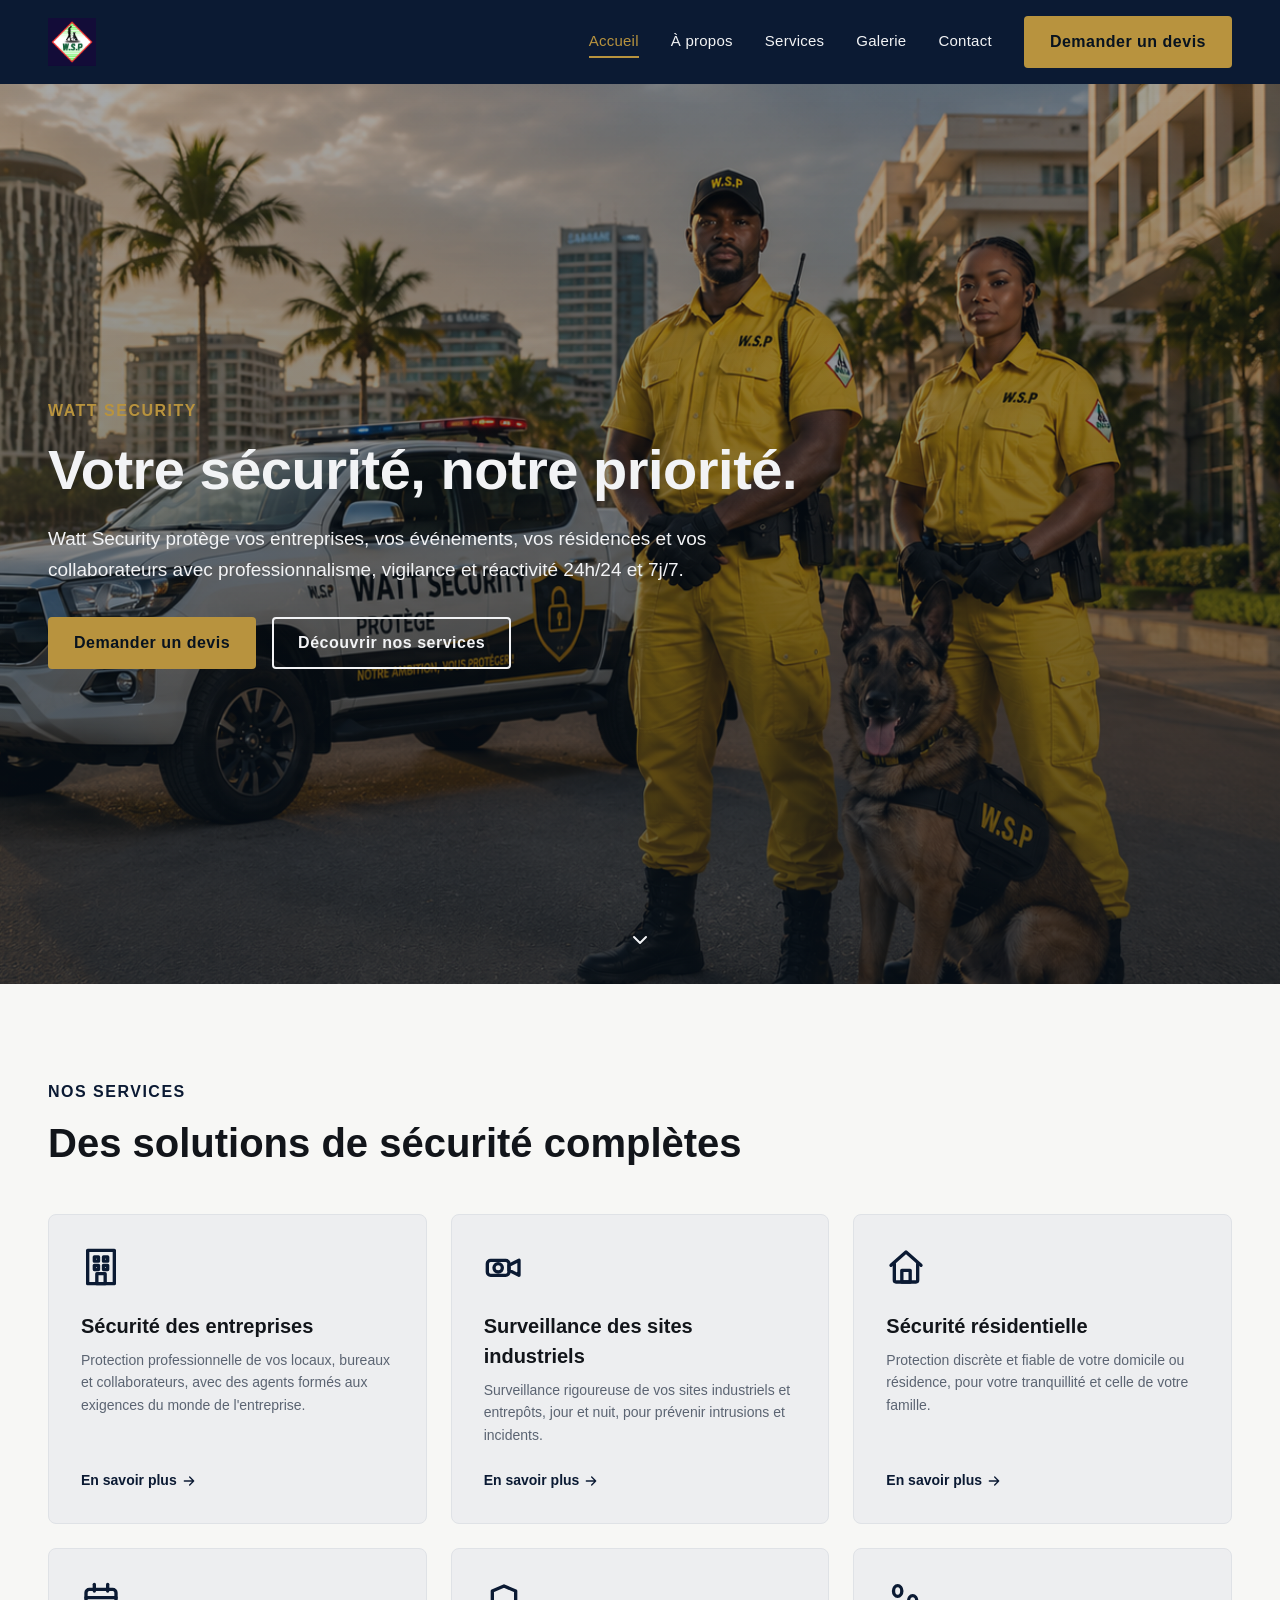
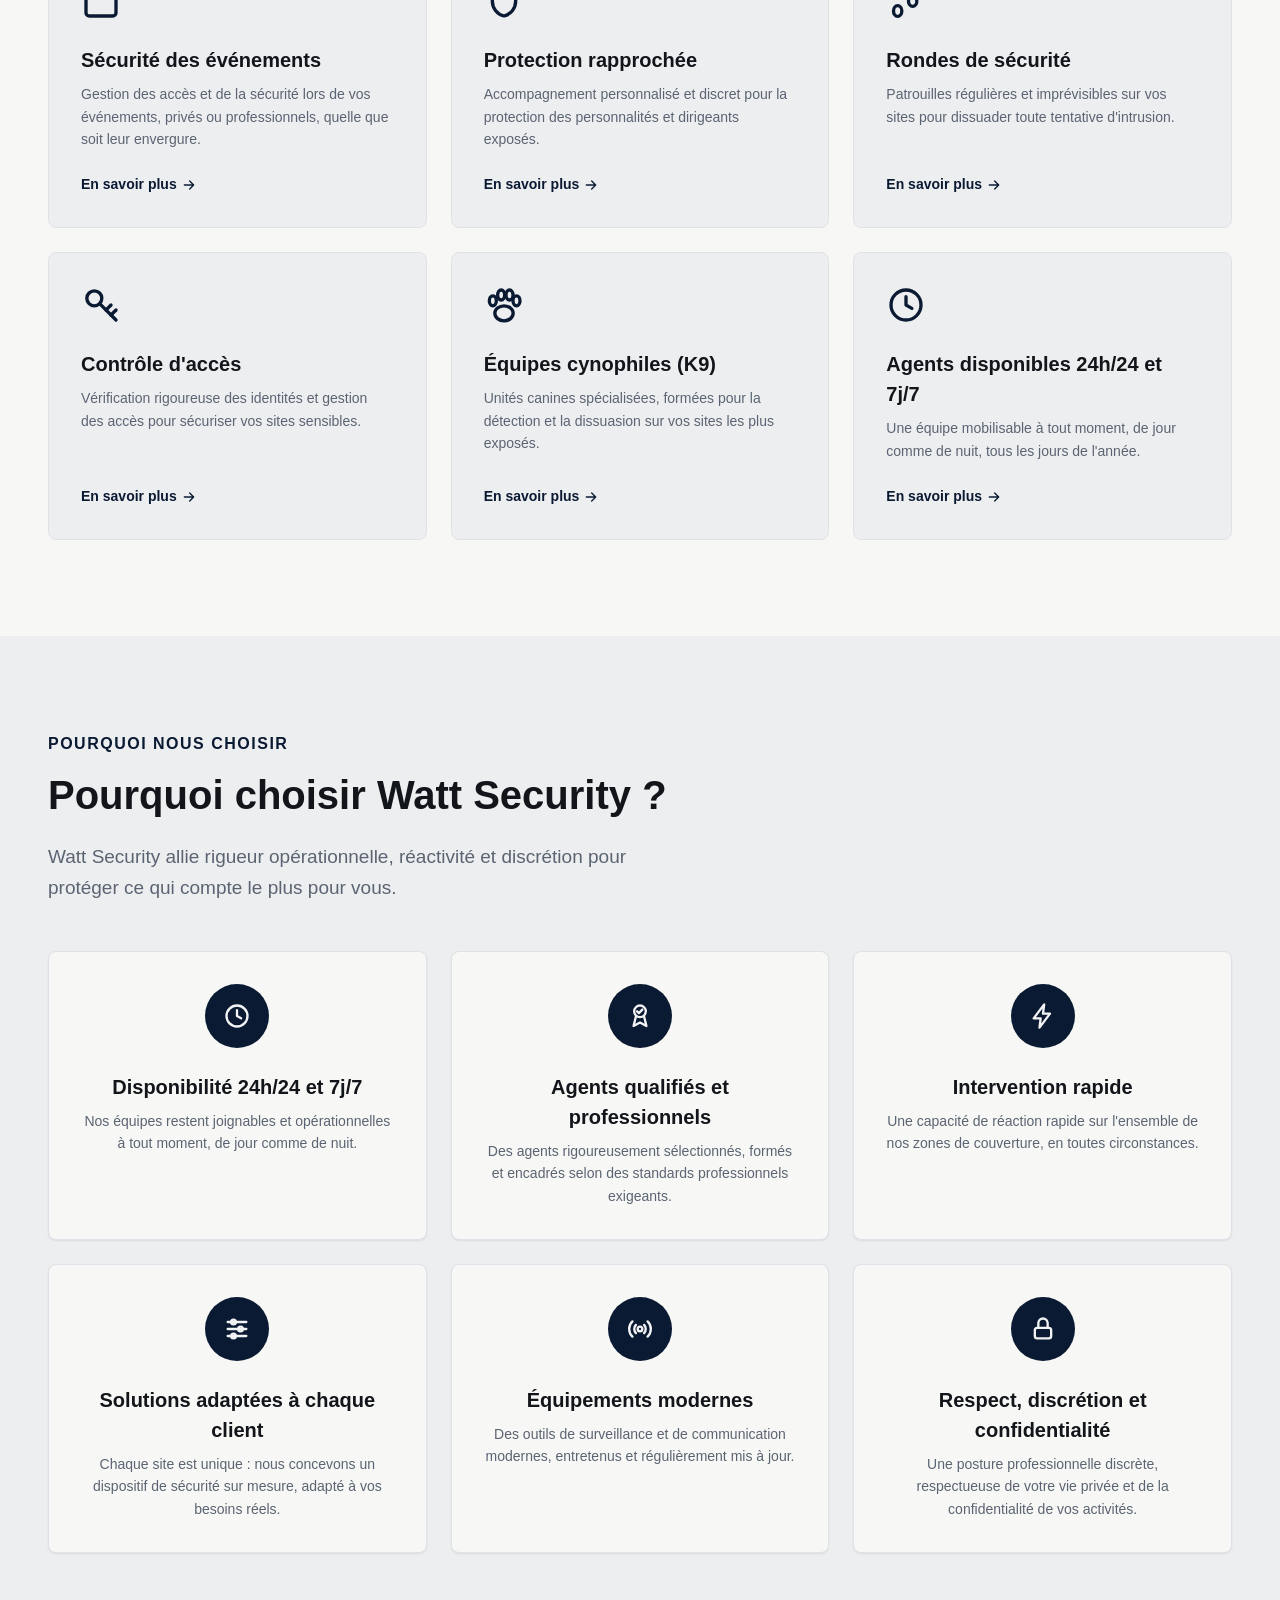
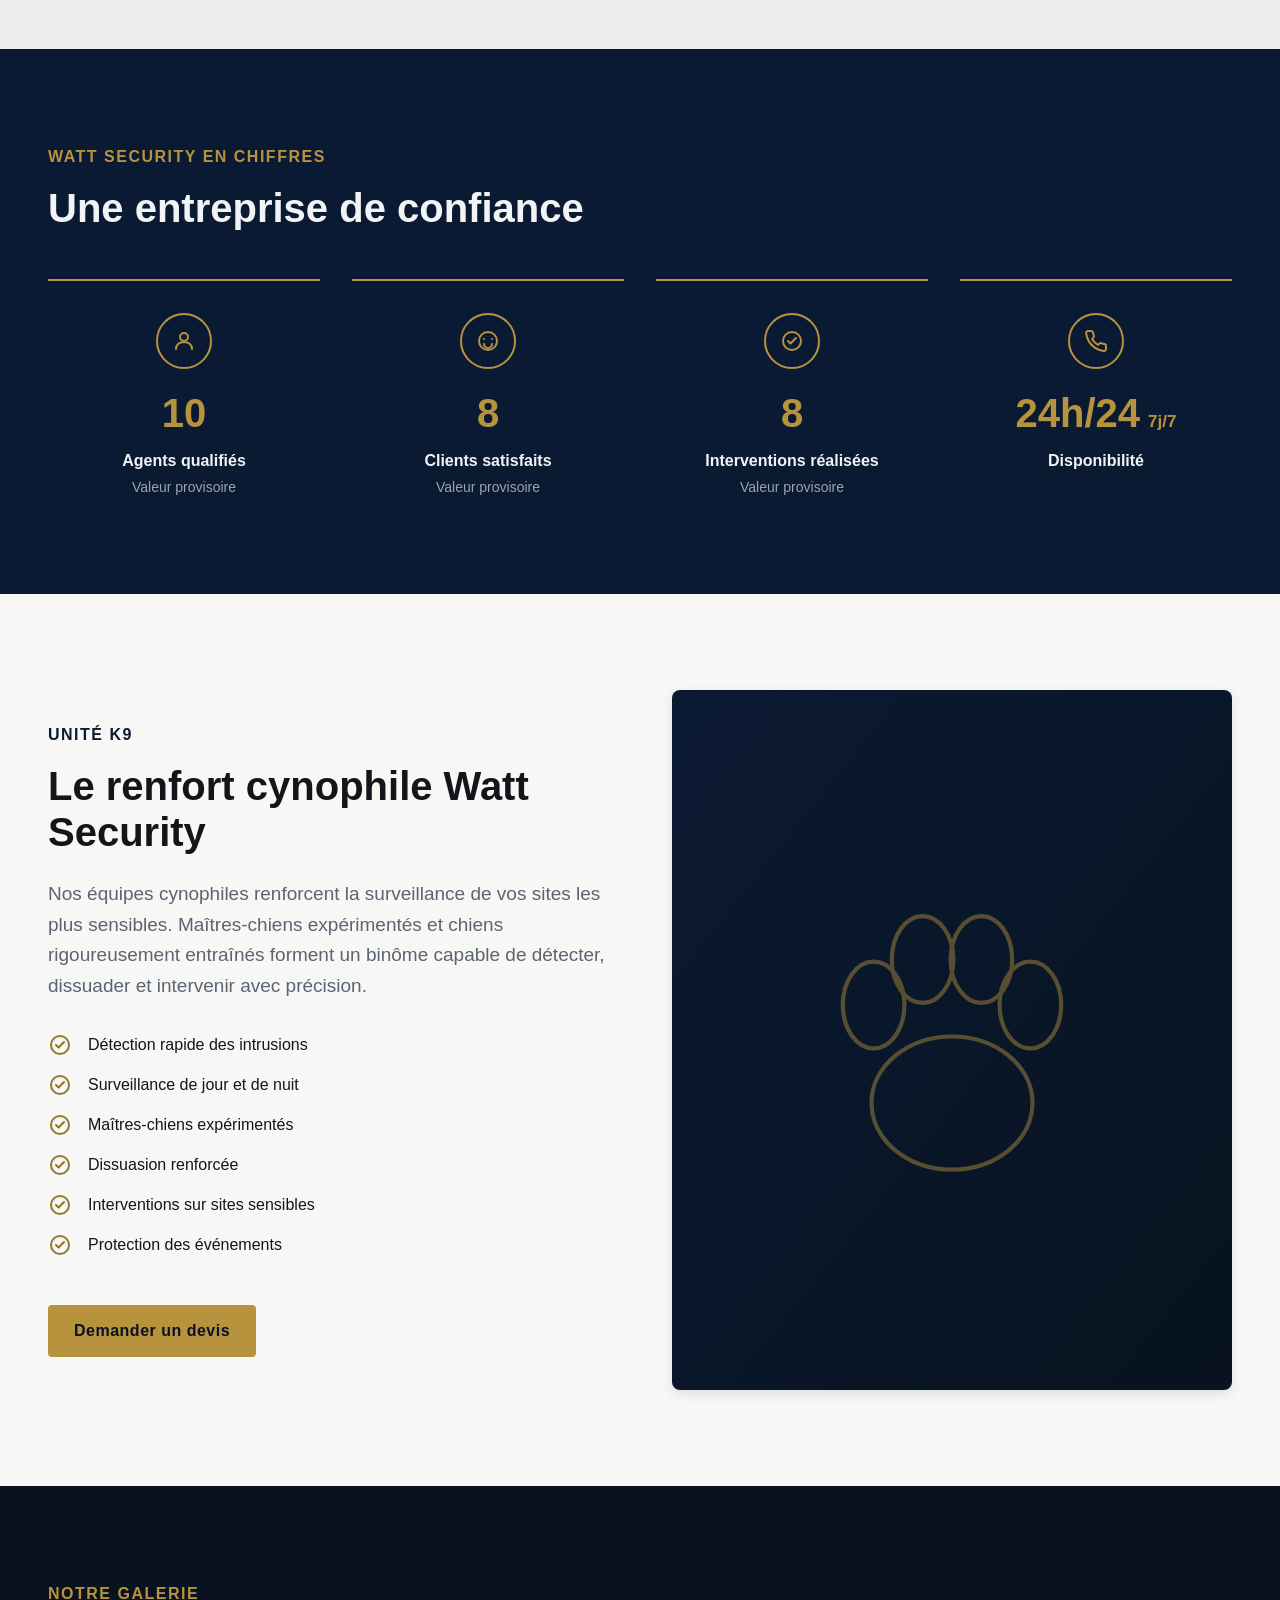
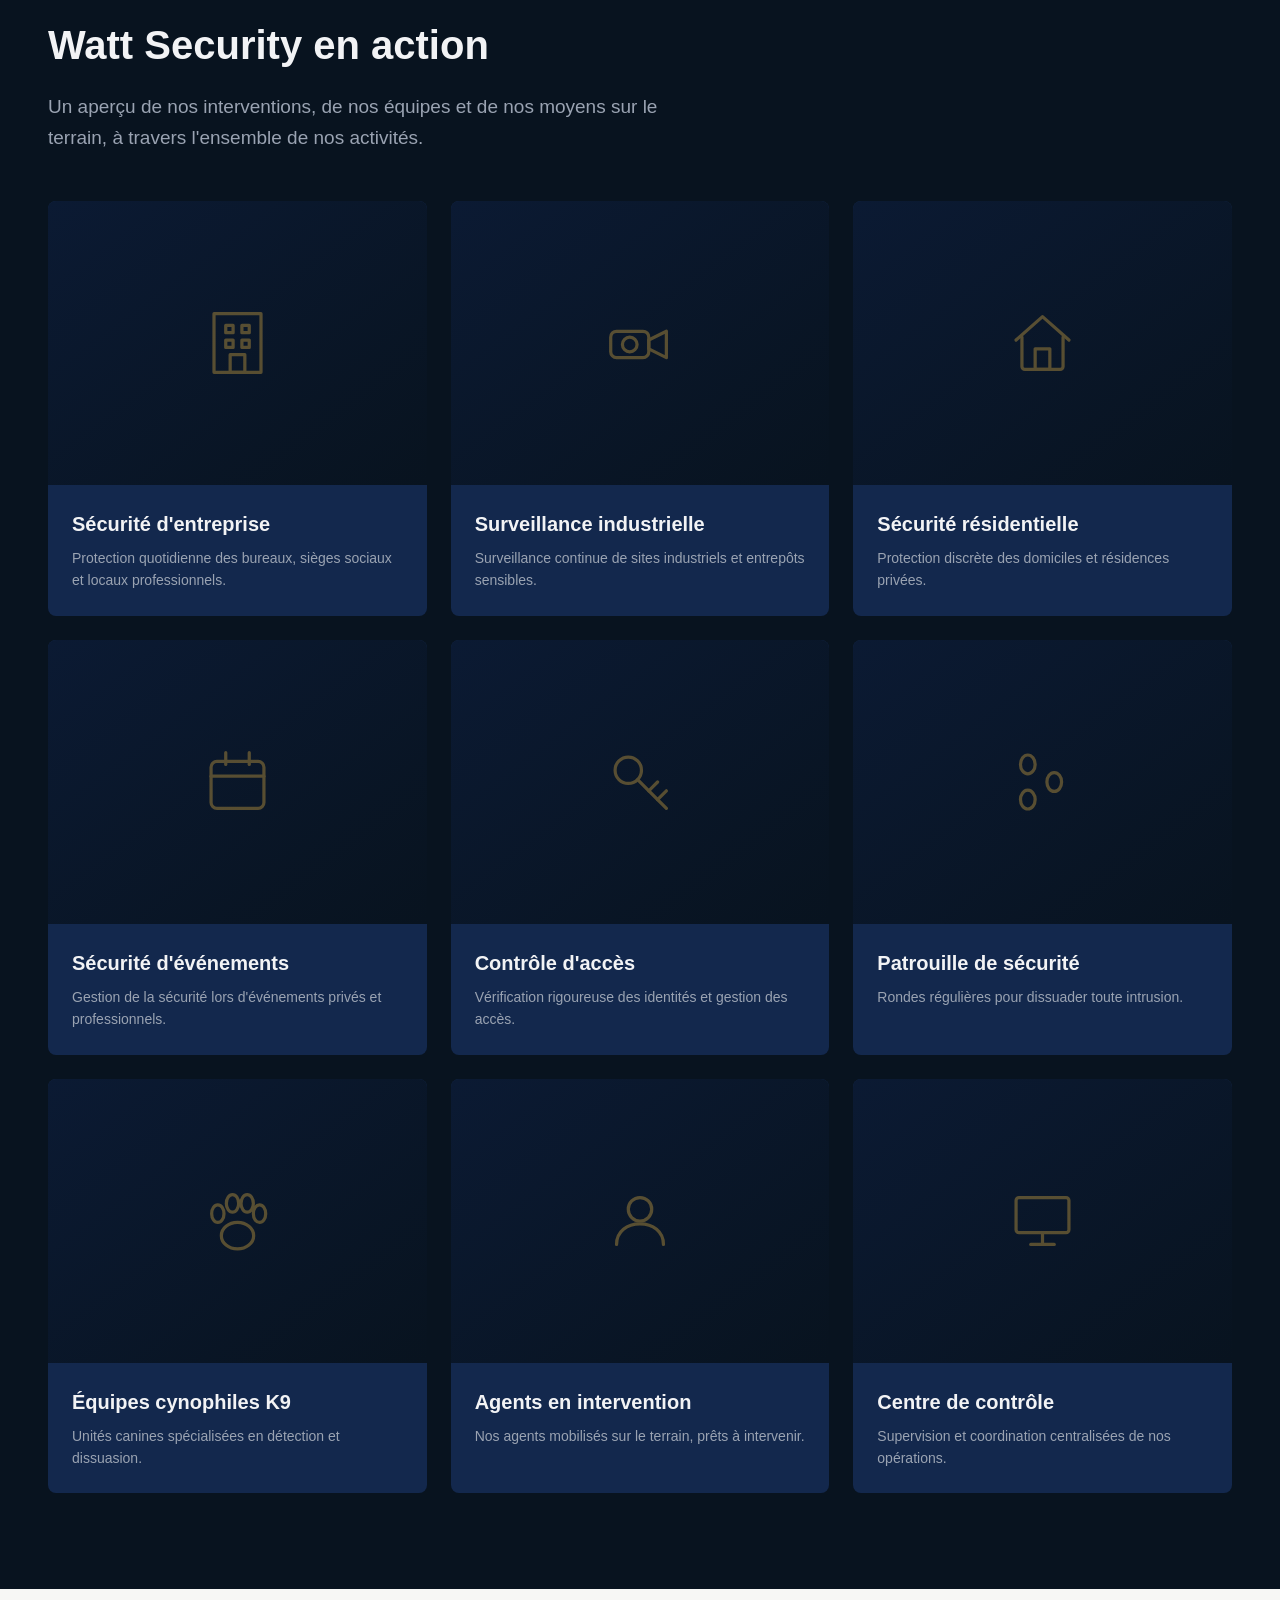
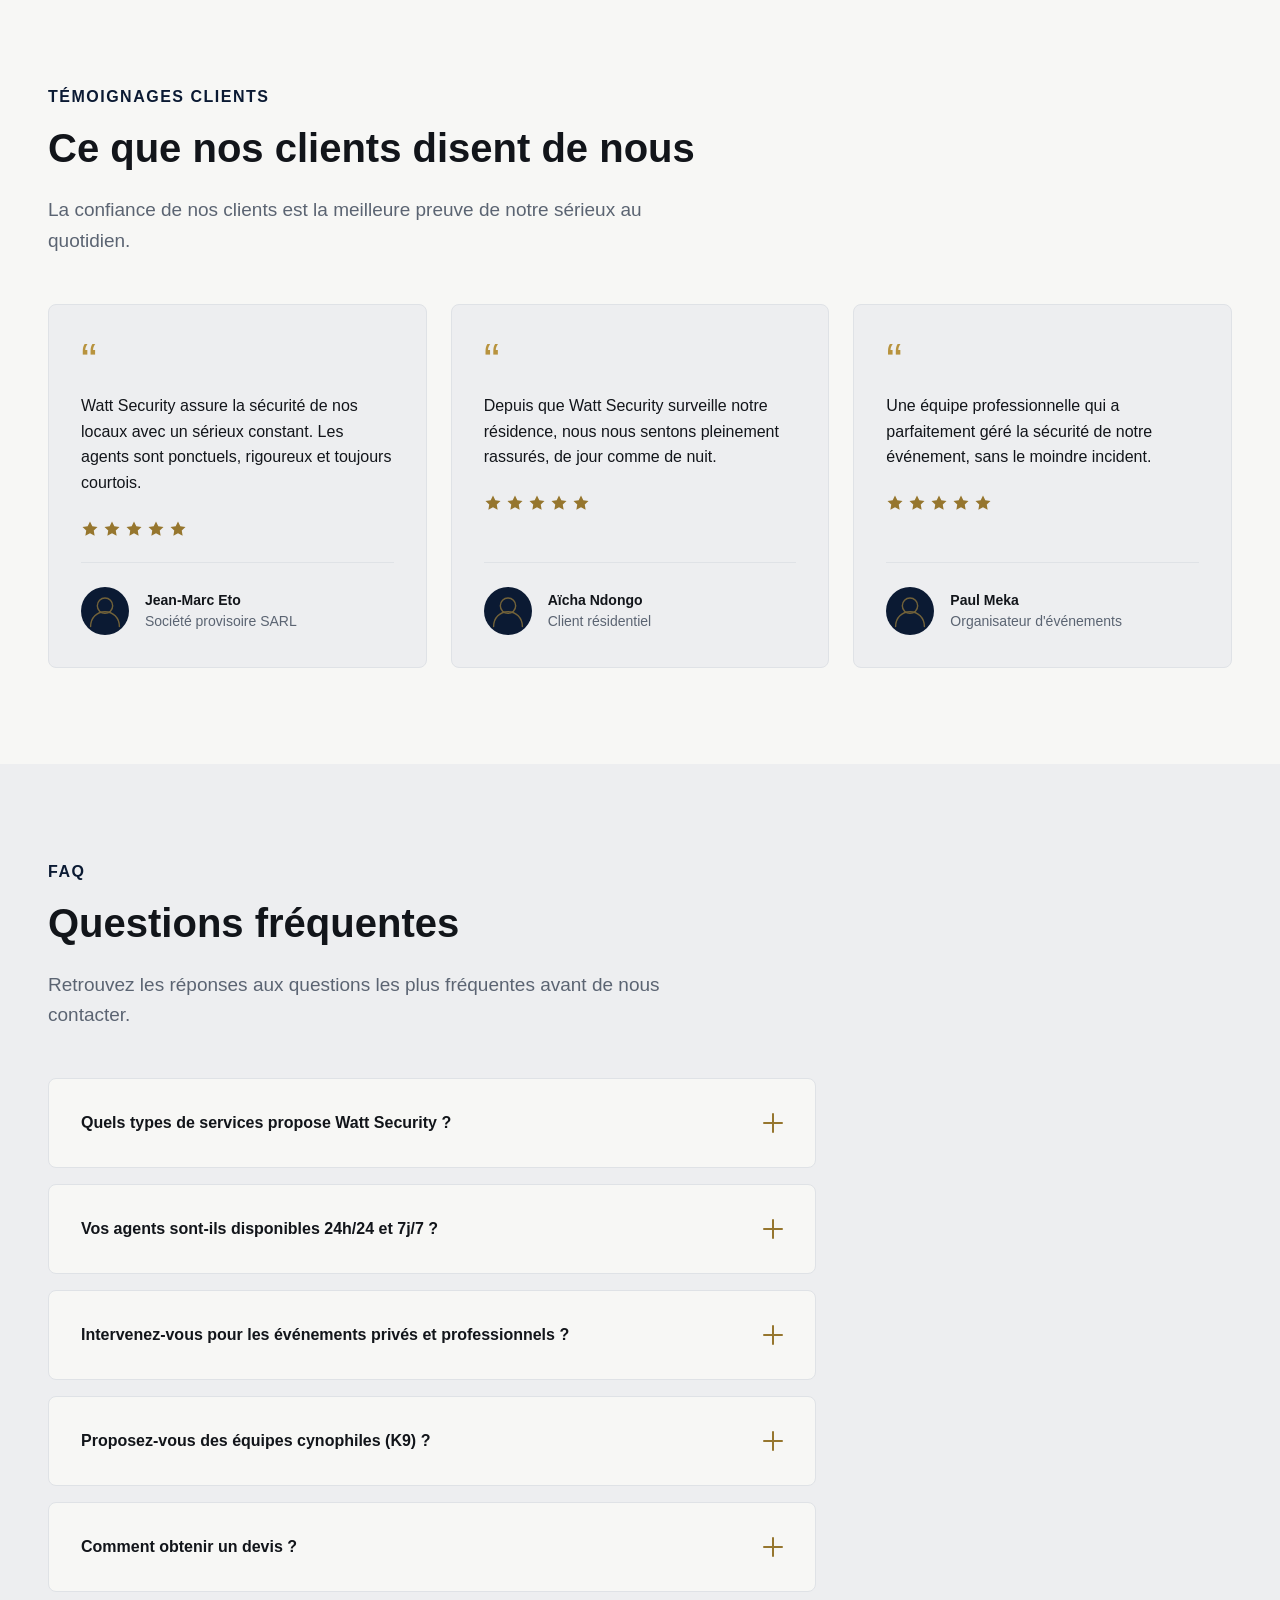
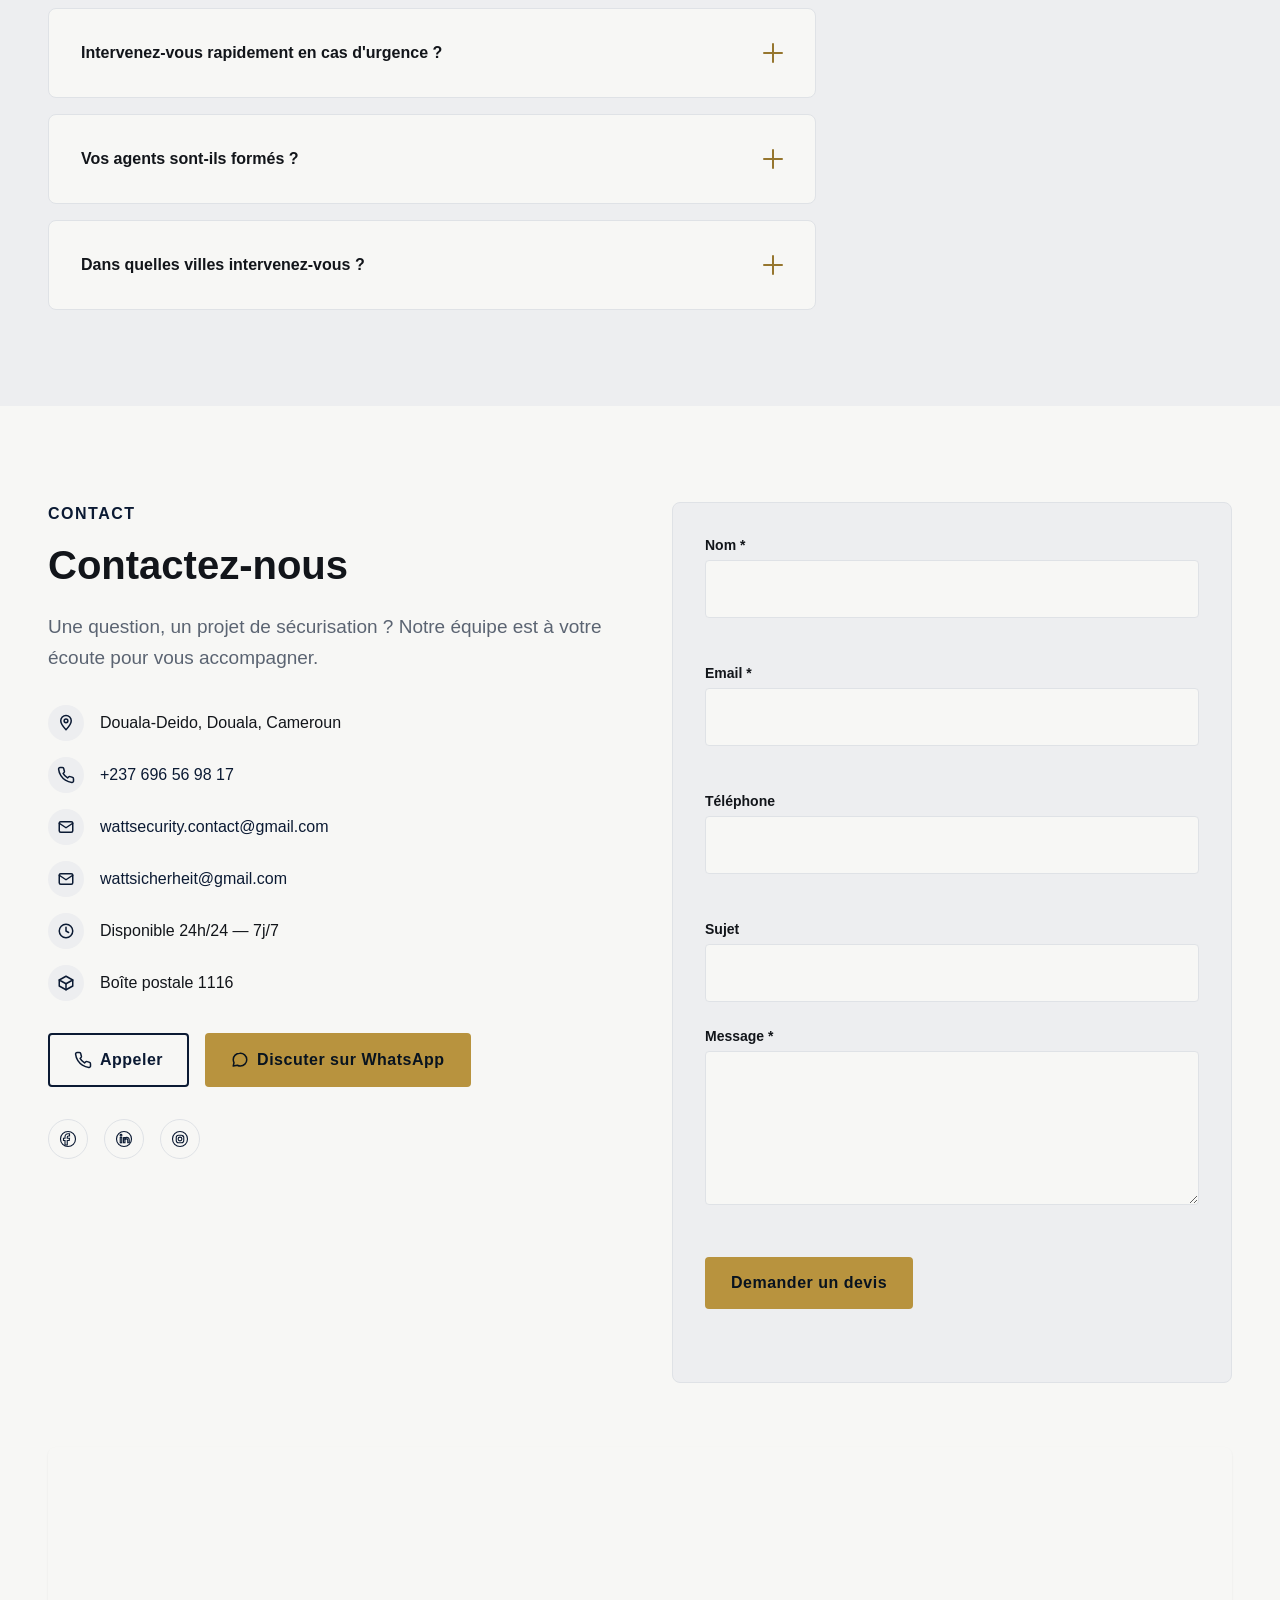
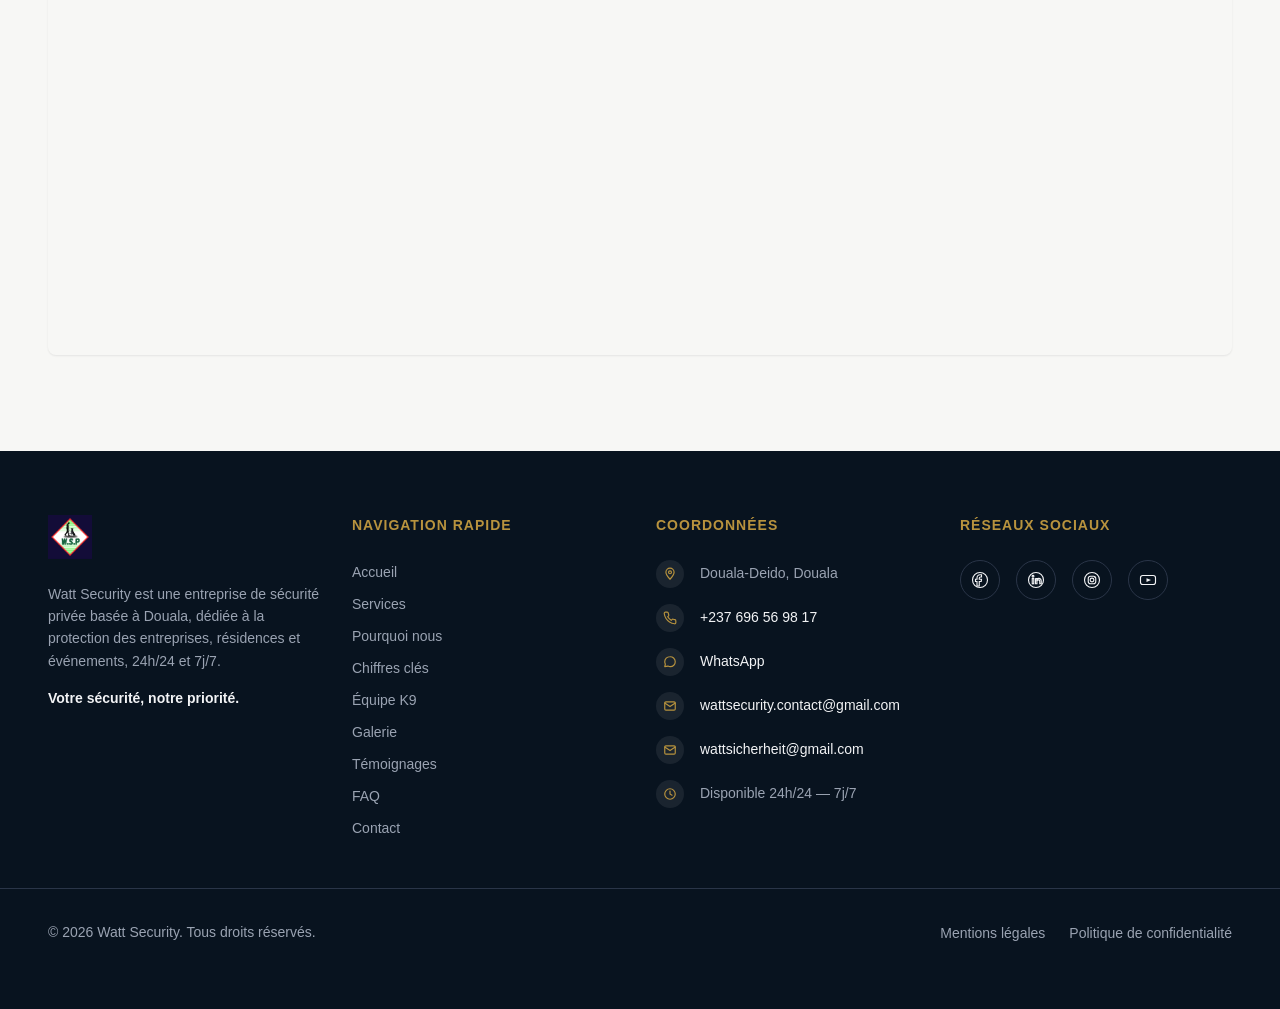
==== commit 370bd603: "feat(hero): integrate final hero poster image Replaces the Hero's placeholder gradient with the real" ====
--- a/index.html
+++ b/index.html
@@ -5,8 +5,107 @@
   <meta name="viewport" content="width=device-width, initial-scale=1.0">
   <title>Watt Security — Sécurité Privée Professionnelle à Douala, Cameroun</title>
   <meta name="description" content="Watt Security : services de sécurité privée professionnels à Douala, Cameroun — gardiennage, surveillance, événementiel, protection VIP, 24h/24.">
+
+  <!-- specifications/SEO_SPECIFICATION.md §1 primary keywords. Ignored by
+       Google's own ranking algorithm today, but kept since some secondary
+       crawlers/directories still read it and it costs nothing. -->
+  <meta name="keywords" content="sécurité privée Douala, agence de sécurité Cameroun, gardiennage Douala, vigiles Douala, surveillance entreprise Douala, sécurité événementielle Douala, protection rapprochée Cameroun, chiens de sécurité Cameroun, sécurité industrielle Cameroun, patrouille de sécurité Douala">
+  <meta name="author" content="Watt Security">
+  <meta name="robots" content="index, follow">
+
+  <!-- specifications/SEO_SPECIFICATION.md §8: final domain not yet
+       confirmed by the client. https://www.wattsecurity.com is a
+       placeholder used consistently across this file, robots.txt,
+       sitemap.xml, and the JSON-LD below — replace every occurrence in
+       all three files the day the real domain is confirmed. -->
+  <link rel="canonical" href="https://www.wattsecurity.com/">
+  <meta name="theme-color" content="#0B1A33">
+
+  <!-- Open Graph (specifications/SEO_SPECIFICATION.md §5) -->
+  <meta property="og:title" content="Watt Security — Sécurité Privée Professionnelle à Douala, Cameroun">
+  <meta property="og:description" content="Watt Security : services de sécurité privée professionnels à Douala, Cameroun — gardiennage, surveillance, événementiel, protection VIP, 24h/24.">
+  <meta property="og:type" content="website">
+  <meta property="og:url" content="https://www.wattsecurity.com/">
+  <!-- Placeholder: reuses the existing logo (assets/logo/logo_watt.jpg) as
+       a temporary social preview image. Replace with a dedicated
+       1200×630px image per specifications/MEDIA_SPECIFICATION.md §1 once
+       produced in the media milestone. -->
+  <meta property="og:image" content="https://www.wattsecurity.com/assets/logo/logo_watt.jpg">
+  <meta property="og:image:width" content="2048">
+  <meta property="og:image:height" content="2041">
+  <meta property="og:locale" content="fr_CM">
+  <meta property="og:site_name" content="Watt Security">
+
+  <!-- Twitter Card (specifications/SEO_SPECIFICATION.md §5) -->
+  <meta name="twitter:card" content="summary_large_image">
+  <meta name="twitter:title" content="Watt Security — Sécurité Privée Professionnelle à Douala, Cameroun">
+  <meta name="twitter:description" content="Watt Security : services de sécurité privée professionnels à Douala, Cameroun — gardiennage, surveillance, événementiel, protection VIP, 24h/24.">
+  <meta name="twitter:image" content="https://www.wattsecurity.com/assets/logo/logo_watt.jpg">
+
   <link rel="icon" type="image/svg+xml" href="assets/icons/favicon.svg">
-  <link rel="stylesheet" href="assets/css/main.css">
+
+  <!-- Milestone 19 (performance audit): stylesheets are linked directly and
+       individually, per architecture/CSS_ARCHITECTURE.md §2, instead of the
+       single assets/css/main.css entry point that used @import internally.
+       @import forces the browser to fetch main.css, parse it, then fetch
+       each imported file in sequence — a serial waterfall that delays First
+       Contentful Paint. Separate <link> tags let the browser discover and
+       fetch all five files in parallel while preserving the exact same
+       cascade order (tokens -> reset -> layout -> components -> utilities).
+       No visual change results from this — same rules, same order. -->
+  <link rel="stylesheet" href="assets/css/variables.css">
+  <link rel="stylesheet" href="assets/css/reset.css">
+  <link rel="stylesheet" href="assets/css/layout.css">
+  <link rel="stylesheet" href="assets/css/components.css">
+  <link rel="stylesheet" href="assets/css/utilities.css">
+
+  <!-- Resource hint for the Contact section's Google Maps iframe
+       (architecture/PERFORMANCE_STRATEGY.md §3: preconnect only for
+       third-party origins genuinely in use). The iframe itself still loads
+       lazily on scroll; this only warms up the connection in advance so it
+       resolves faster once loading="lazy" triggers it. -->
+  <link rel="preconnect" href="https://www.google.com">
+  <link rel="dns-prefetch" href="https://www.google.com">
+
+  <!-- Schema.org JSON-LD (specifications/SEO_SPECIFICATION.md §6). Kept
+       static rather than rendered by JS (unlike data/contact.json's other
+       consumers) so structured data is present in the raw HTML for every
+       crawler, with no dependency on script execution. Values mirror
+       data/contact.json exactly — update both together if the address,
+       phone, or email ever change. -->
+  <script type="application/ld+json">
+  {
+    "@context": "https://schema.org",
+    "@type": "LocalBusiness",
+    "name": "Watt Security",
+    "image": "https://www.wattsecurity.com/assets/logo/logo_watt.jpg",
+    "logo": "https://www.wattsecurity.com/assets/logo/logo_watt.jpg",
+    "url": "https://www.wattsecurity.com/",
+    "telephone": "+237696569817",
+    "email": "wattsecurity.contact@gmail.com",
+    "address": {
+      "@type": "PostalAddress",
+      "streetAddress": "Douala-Deido",
+      "addressLocality": "Douala",
+      "addressCountry": "CM"
+    },
+    "openingHoursSpecification": {
+      "@type": "OpeningHoursSpecification",
+      "dayOfWeek": [
+        "Monday", "Tuesday", "Wednesday", "Thursday",
+        "Friday", "Saturday", "Sunday"
+      ],
+      "opens": "00:00",
+      "closes": "23:59"
+    },
+    "sameAs": []
+  }
+  </script>
+  <!-- "sameAs" above is intentionally empty: data/contact.json's social
+       links are still "#" placeholders (see its _social_comment). Fill
+       this array with the real profile URLs the day they're confirmed —
+       do not put "#" placeholders inside structured data, since crawlers
+       treat sameAs values as real URLs to follow. -->
 </head>
 <body>
   <a href="#main-content" class="skip-link">Aller au contenu principal</a>
@@ -22,8 +121,8 @@
           <li><a href="#" class="nav__link" aria-current="page">Accueil</a></li>
           <li><a href="#" class="nav__link">À propos</a></li>
           <li><a href="#services" class="nav__link">Services</a></li>
-          <li><a href="#" class="nav__link">Galerie</a></li>
-          <li><a href="#" class="nav__link">Contact</a></li>
+          <li><a href="#gallery" class="nav__link">Galerie</a></li>
+          <li><a href="#contact" class="nav__link">Contact</a></li>
         </ul>
         <a href="#" class="btn btn--primary nav__cta">Demander un devis</a>
       </nav>
@@ -51,7 +150,9 @@
 
   <main id="main-content">
     <section class="hero" aria-label="Introduction">
-      <div class="hero__media" aria-hidden="true"></div>
+      <div class="hero__media" aria-hidden="true">
+        <img src="assets/images/hero/hero-poster.webp" alt="" width="1672" height="941" class="hero__media-img" decoding="async" fetchpriority="high">
+      </div>
       <div class="hero__overlay" aria-hidden="true"></div>
 
       <div class="hero__content container">
@@ -368,12 +469,15 @@
         <div class="k9__media">
           <!-- Placeholder component: assets/images/k9/placeholder-k9.svg.
                Swap the src for the final Watt Security K9 photograph when
-               available (a future mini-milestone) and update alt text at
-               that time — it is intentionally empty now since there is no
-               real photo content yet to describe. -->
+               available (a future mini-milestone) and update the alt text
+               to describe that real photo. Milestone 18 (SEO):
+               PROJECT_RULES.md §3 requires meaningful alt text on every
+               non-decorative image — this one is a content placeholder,
+               not a decorative element, so it describes the section's
+               intended subject rather than being left empty. -->
           <img
             src="assets/images/k9/placeholder-k9.svg"
-            alt=""
+            alt="Maître-chien Watt Security et son chien lors d'une ronde de sécurité"
             width="800"
             height="1000"
             loading="lazy"
--- a/assets/css/variables.css
+++ b/assets/css/variables.css
@@ -0,0 +1,122 @@
+/* ==========================================================================
+   Watt Security — CSS Variables (Design Tokens)
+   Single source of truth for color, typography, spacing, radius, shadow,
+   and motion values. Every value below is taken directly from the design
+   system (design/COLOR_PALETTE.md, TYPOGRAPHY.md, SPACING.md, ANIMATIONS.md)
+   — no new values are introduced here.
+   No selectors targeting actual elements belong in this file.
+   ========================================================================== */
+
+:root {
+  /* ---- Color: Primary / Secondary / Accent (design/COLOR_PALETTE.md) ---- */
+  --color-navy: #0B1A33;
+  --color-navy-light: #13284D;
+  --color-navy-deep: #08131F;
+  --color-slate: #2C3440;
+  --color-gold: #B8933E;
+  --color-gold-deep: #96762E;
+
+  /* ---- Color: Semantic ---- */
+  --color-success: #2E7D32;
+  --color-error: #B3261E;
+  --color-warning: #B26A00;
+
+  /* ---- Color: Backgrounds ---- */
+  --color-bg-light: #F7F7F5;
+  --color-bg-light-alt: #EDEEF0;
+  --color-bg-dark: #08131F;
+
+  /* ---- Color: Text ---- */
+  --color-text-ink: #12151A;
+  --color-text-graphite: #5B6472;
+  --color-text-offwhite: #F2F3F5;
+  --color-text-cool-gray: #9AA3B2;
+
+  /* ---- Color: Borders ---- */
+  --color-border-light: #DFE2E6;
+  --color-border-dark: #2A3548;
+
+  /* ---- Typography: Font Families (design/TYPOGRAPHY.md) ---- */
+  --font-heading: 'Montserrat', 'Helvetica Neue', Arial, sans-serif;
+  --font-body: 'Inter', 'Helvetica Neue', Arial, sans-serif;
+
+  /* ---- Typography: Font Weights ---- */
+  --fw-regular: 400;
+  --fw-medium: 500;
+  --fw-semibold: 600;
+  --fw-bold: 700;
+  --fw-extrabold: 800;
+
+  /* ---- Typography: Font Sizes (desktop scale) ---- */
+  --fs-h1: 3.5rem;      /* 56px */
+  --fs-h2: 2.5rem;      /* 40px */
+  --fs-h3: 1.875rem;    /* 30px */
+  --fs-h4: 1.5rem;      /* 24px */
+  --fs-h5: 1.25rem;     /* 20px */
+  --fs-h6: 1rem;        /* 16px, eyebrow/label use per design/TYPOGRAPHY.md */
+  --fs-body-lg: 1.1875rem; /* 19px */
+  --fs-body: 1rem;      /* 16px */
+  --fs-body-sm: 0.875rem;  /* 14px */
+
+  /* ---- Typography: Font Sizes (mobile scale) ---- */
+  --fs-h1-mobile: 2.125rem;  /* 34px */
+  --fs-h2-mobile: 1.75rem;   /* 28px */
+  --fs-h3-mobile: 1.375rem;  /* 22px */
+  --fs-h4-mobile: 1.1875rem; /* 19px */
+  --fs-h5-mobile: 1.0625rem; /* 17px */
+  --fs-h6-mobile: 0.875rem;  /* 14px */
+  --fs-body-lg-mobile: 1.0625rem; /* 17px */
+  --fs-body-mobile: 0.9375rem;    /* 15px */
+  --fs-body-sm-mobile: 0.8125rem; /* 13px */
+
+  /* ---- Typography: Component-Specific Sizes (added Milestone 6, values
+     sourced directly from the "Navigation" and "Buttons/CTA" rows of
+     design/TYPOGRAPHY.md, not previously tokenized) ---- */
+  --fs-nav: 0.9375rem;         /* 15px — desktop navigation */
+  --fs-nav-mobile: 1rem;       /* 16px — mobile menu */
+  --ls-nav: 0.25px;
+  --fs-button: 1rem;           /* 16px — desktop */
+  --fs-button-mobile: 0.9375rem; /* 15px — mobile */
+  --ls-button: 0.5px;
+
+  /* ---- Spacing Scale (design/SPACING.md — 8px base unit) ---- */
+  --space-xxs: 0.25rem;  /* 4px */
+  --space-xs: 0.5rem;    /* 8px */
+  --space-sm: 1rem;      /* 16px */
+  --space-md: 1.5rem;    /* 24px */
+  --space-lg: 2rem;      /* 32px */
+  --space-xl: 3rem;      /* 48px */
+  --space-2xl: 4rem;     /* 64px */
+  --space-3xl: 6rem;     /* 96px */
+  --space-4xl: 8rem;     /* 128px */
+
+  /* ---- Radius & Shadow (per design/UI_COMPONENTS.md: small radius, subtle shadow) ---- */
+  --radius-sm: 4px;
+  --radius-md: 8px;
+  --shadow-sm: 0 1px 2px rgba(8, 19, 31, 0.08);
+  --shadow-md: 0 4px 12px rgba(8, 19, 31, 0.10);
+
+  /* ---- Motion (design/ANIMATIONS.md) ---- */
+  --duration-fast: 180ms;
+  --duration-base: 220ms;
+  --duration-slow: 300ms;
+  --ease-out: ease-out;
+  --ease-in-out: ease-in-out;
+
+  /* ---- Content Width (design/SPACING.md) ---- */
+  --content-max-width: 1280px;
+
+  /* ---- Z-Index Scale (added Milestone 6, for header stacking) ---- */
+  --z-header: 100;
+  --z-skip-link: 1000;
+}
+
+/* ==========================================================================
+   Breakpoint reference (documentation only — NOT usable inside @media
+   conditions, per architecture/CSS_ARCHITECTURE.md). Every media query in
+   this project must use these exact literal values:
+     Mobile Large : 600px
+     Tablet       : 768px
+     Desktop      : 1024px
+     Large Desktop: 1440px
+   ========================================================================== */
--- a/assets/css/layout.css
+++ b/assets/css/layout.css
@@ -0,0 +1,84 @@
+/* ==========================================================================
+   Watt Security — Layout
+   General structural rules: base document appearance, main container,
+   base responsive grid, and the header/main/footer document skeleton.
+   Component-level styling (buttons, cards, nav, etc.) does not belong here
+   — see the future components.css (architecture/CSS_ARCHITECTURE.md).
+   ========================================================================== */
+
+/* ---- Base document appearance (brand defaults, no components yet) ---- */
+html,
+body {
+  height: 100%;
+}
+
+body {
+  display: flex;
+  flex-direction: column;
+  min-height: 100svh;
+  font-family: var(--font-body);
+  font-size: var(--fs-body-mobile);
+  font-weight: var(--fw-regular);
+  color: var(--color-text-ink);
+  background-color: var(--color-bg-light);
+}
+
+@media (min-width: 768px) {
+  body {
+    font-size: var(--fs-body);
+  }
+}
+
+/* header/footer keep their natural height; main grows to fill the
+   remaining viewport height so the footer never floats mid-screen on
+   short pages (a "sticky footer" pattern) — no visual styling implied. */
+main {
+  flex: 1 0 auto;
+}
+
+header,
+footer {
+  flex: 0 0 auto;
+}
+
+/* ---- Global focus-visible ring (kept out of reset.css, which is
+   deliberately brand-color-free — this rule needs --color-gold, so it
+   lives here alongside the other brand-aware base rules). ---- */
+:focus-visible {
+  outline: 2px solid var(--color-gold);
+  outline-offset: 2px;
+}
+
+/* ---- Main Container (design/SPACING.md: 1280px max-width, responsive side padding) ---- */
+.container {
+  width: 100%;
+  max-width: var(--content-max-width);
+  margin-inline: auto;
+  padding-inline: var(--space-sm); /* 16px — mobile */
+}
+
+@media (min-width: 768px) {
+  .container {
+    padding-inline: var(--space-lg); /* 32px — tablet */
+  }
+}
+
+@media (min-width: 1024px) {
+  .container {
+    padding-inline: var(--space-xl); /* 48px — desktop */
+  }
+}
+
+/* ---- Base Responsive Grid (design/SPACING.md: 4-col mobile, 12-col tablet+) ---- */
+.grid {
+  display: grid;
+  grid-template-columns: repeat(4, 1fr);
+  gap: var(--space-sm); /* 16px gutter — mobile */
+}
+
+@media (min-width: 768px) {
+  .grid {
+    grid-template-columns: repeat(12, 1fr);
+    gap: var(--space-md); /* 24px gutter — tablet/desktop */
+  }
+}
--- a/assets/css/components.css
+++ b/assets/css/components.css
@@ -0,0 +1,2216 @@
+/* ==========================================================================
+   Watt Security — Components
+   Reusable component styles, matching architecture/COMPONENT_ARCHITECTURE.md
+   one-to-one. This milestone implements: Skip Link, Header, Logo,
+   Navigation, CTA Button, Mobile Menu Toggle.
+   Mobile-first: base rules target the smallest viewport; media queries
+   progressively enhance for tablet/desktop (design/SPACING.md breakpoints).
+   ========================================================================== */
+
+/* --------------------------------------------------------------------------
+   Skip Link (specifications/ACCESSIBILITY_SPECIFICATION.md §1)
+   -------------------------------------------------------------------------- */
+.skip-link {
+  position: absolute;
+  top: -100%;
+  left: var(--space-sm);
+  z-index: var(--z-skip-link);
+  padding: var(--space-xs) var(--space-md);
+  background-color: var(--color-navy);
+  color: var(--color-text-offwhite);
+  font-family: var(--font-body);
+  font-weight: var(--fw-medium);
+  border-radius: var(--radius-sm);
+  transition: top var(--duration-fast) var(--ease-out);
+}
+
+.skip-link:focus-visible {
+  top: var(--space-sm);
+}
+
+/* --------------------------------------------------------------------------
+   Header (design/UI_COMPONENTS.md §9 Navigation Bar; architecture/
+   COMPONENT_ARCHITECTURE.md §1-2 Header/Navigation)
+   -------------------------------------------------------------------------- */
+.site-header {
+  position: sticky;
+  top: 0;
+  z-index: var(--z-header);
+  background-color: var(--color-navy);
+}
+
+.site-header__inner {
+  display: flex;
+  align-items: center;
+  justify-content: space-between;
+  padding-block: var(--space-sm);
+  position: relative;
+}
+
+/* ---- Logo (official asset: assets/logo/logo_watt.jpg — do not modify the
+   file itself; only its displayed size is controlled here) ---- */
+.site-header__logo {
+  display: flex;
+  align-items: center;
+  flex: 0 0 auto;
+}
+
+.site-header__logo-img {
+  display: block;
+  height: 2.5rem;   /* 40px — mobile/tablet */
+  width: auto;
+}
+
+@media (min-width: 768px) {
+  .site-header__logo-img {
+    height: 3rem;   /* 48px — desktop */
+  }
+}
+
+/* --------------------------------------------------------------------------
+   Navigation
+   Mobile/Tablet (<1024px): collapses into a dropdown panel toggled by the
+   hamburger button. Desktop (>=1024px): displayed inline in the header row.
+   The 1024px cutoff (rather than 768px) is a deliberate choice: fitting the
+   logo + 5 links + CTA comfortably requires full desktop width — see the
+   Milestone 6 report for the rationale (resolves the open question left in
+   design/SPACING.md §4 regarding tablet nav treatment).
+   -------------------------------------------------------------------------- */
+.nav {
+  position: absolute;
+  top: 100%;
+  left: 0;
+  right: 0;
+  display: flex;
+  flex-direction: column;
+  align-items: stretch;
+  gap: var(--space-sm);
+  background-color: var(--color-navy);
+  padding: var(--space-md);
+  max-height: 0;
+  overflow: hidden;
+  opacity: 0;
+  visibility: hidden;
+  transition:
+    opacity var(--duration-slow) var(--ease-in-out),
+    max-height var(--duration-slow) var(--ease-in-out),
+    visibility 0s linear var(--duration-slow);
+}
+
+.nav.is-open {
+  max-height: 28rem;
+  opacity: 1;
+  visibility: visible;
+  transition:
+    opacity var(--duration-slow) var(--ease-in-out),
+    max-height var(--duration-slow) var(--ease-in-out),
+    visibility 0s linear 0s;
+}
+
+.nav__list {
+  display: flex;
+  flex-direction: column;
+  gap: var(--space-sm);
+}
+
+.nav__link {
+  display: inline-block;
+  font-family: var(--font-body);
+  font-weight: var(--fw-medium);
+  font-size: var(--fs-nav-mobile);
+  letter-spacing: var(--ls-nav);
+  color: var(--color-text-offwhite);
+  padding-block: var(--space-xxs);
+  border-bottom: 2px solid transparent;
+  transition: color var(--duration-fast) var(--ease-out),
+    border-color var(--duration-fast) var(--ease-out);
+}
+
+.nav__link:hover {
+  color: var(--color-gold);
+}
+
+.nav__link[aria-current="page"] {
+  color: var(--color-gold);
+  border-bottom-color: var(--color-gold);
+}
+
+.nav__cta {
+  align-self: flex-start;
+}
+
+@media (min-width: 1024px) {
+  .nav {
+    position: static;
+    display: flex;
+    flex-direction: row;
+    align-items: center;
+    gap: var(--space-lg);
+    background-color: transparent;
+    padding: 0;
+    max-height: none;
+    overflow: visible;
+    opacity: 1;
+    visibility: visible;
+    transition: none;
+  }
+
+  .nav__list {
+    flex-direction: row;
+    align-items: center;
+    gap: var(--space-lg);
+  }
+
+  .nav__link {
+    font-size: var(--fs-nav);
+  }
+
+  .nav__cta {
+    align-self: center;
+  }
+}
+
+/* --------------------------------------------------------------------------
+   Mobile Menu Toggle (hamburger / close icon swap)
+   -------------------------------------------------------------------------- */
+.menu-toggle {
+  display: flex;
+  align-items: center;
+  justify-content: center;
+  width: 2.75rem;  /* 44px minimum touch target, per specifications/ACCESSIBILITY_SPECIFICATION.md §7 */
+  height: 2.75rem;
+  color: var(--color-text-offwhite);
+  flex: 0 0 auto;
+}
+
+.menu-toggle__icon {
+  width: 1.5rem;
+  height: 1.5rem;
+}
+
+.menu-toggle__icon--close {
+  display: none;
+}
+
+.menu-toggle[aria-expanded="true"] .menu-toggle__icon--open {
+  display: none;
+}
+
+.menu-toggle[aria-expanded="true"] .menu-toggle__icon--close {
+  display: block;
+}
+
+@media (min-width: 1024px) {
+  .menu-toggle {
+    display: none;
+  }
+}
+
+/* --------------------------------------------------------------------------
+   CTA Button (design/UI_COMPONENTS.md §1 Primary Button)
+   Reusable across the site — not header-specific, but introduced now
+   because the header's "Demander un devis" CTA is the first consumer.
+   -------------------------------------------------------------------------- */
+.btn {
+  display: inline-flex; /* was inline-block — widened in Milestone 15 so a
+    .btn can optionally contain an icon (Contact's Call/WhatsApp buttons)
+    alongside its text; a single text-only child renders identically to
+    the previous inline-block, so this doesn't affect any existing button */
+  align-items: center;
+  justify-content: center;
+  gap: var(--space-xs);
+  font-family: var(--font-heading);
+  font-weight: var(--fw-semibold);
+  font-size: var(--fs-button-mobile);
+  letter-spacing: var(--ls-button);
+  line-height: 1;
+  text-align: center;
+  padding: var(--space-sm) var(--space-md);
+  border: 2px solid transparent; /* reserved so --btn--secondary's visible
+    border doesn't change the box size relative to --btn--primary */
+  border-radius: var(--radius-sm);
+  transition: background-color var(--duration-fast) var(--ease-out),
+    border-color var(--duration-fast) var(--ease-out),
+    box-shadow var(--duration-fast) var(--ease-out);
+}
+
+.btn svg {
+  width: 1.125rem;
+  height: 1.125rem;
+  flex-shrink: 0;
+}
+
+@media (min-width: 768px) {
+  .btn {
+    font-size: var(--fs-button);
+  }
+}
+
+.btn--primary {
+  background-color: var(--color-gold);
+  color: var(--color-navy-deep);
+}
+
+.btn--primary:hover {
+  background-color: var(--color-gold-deep);
+}
+
+.btn--secondary {
+  background-color: transparent;
+  border-color: var(--color-text-offwhite);
+  color: var(--color-text-offwhite);
+}
+
+.btn--secondary:hover {
+  background-color: rgba(242, 243, 245, 0.1);
+}
+
+/* Light-background variant (design/UI_COMPONENTS.md §1: "border/text in
+   Watt Navy on light backgrounds, Off-White on dark ones" — only the dark
+   variant existed before this milestone, since the Hero was the only
+   consumer so far. The Contact section's "Appeler" button is the first
+   secondary button on a light background: plain --btn--secondary's
+   Off-White text was measured near-invisible there. */
+.btn--secondary-on-light {
+  border-color: var(--color-navy);
+  color: var(--color-navy);
+}
+
+@media (hover: hover) and (pointer: fine) {
+  .btn--secondary-on-light:hover {
+    background-color: rgba(11, 26, 51, 0.06);
+  }
+}
+
+/* --------------------------------------------------------------------------
+   Hero (specifications/HOME_PAGE_SPECIFICATION.md §1)
+   -------------------------------------------------------------------------- */
+.hero {
+  position: relative;
+  display: flex;
+  align-items: center;
+  min-height: 100svh;
+  overflow: hidden;
+  background-color: var(--color-navy-deep); /* fallback beneath the gradient */
+}
+
+/* Milestone 23: real hero poster (assets/images/hero/hero-poster.webp)
+   replaces the earlier placeholder gradient. .hero__overlay (below) still
+   guarantees text contrast over it. Oversized (110% height, -5% top) so
+   the parallax translate in hero-parallax.js never reveals an edge gap
+   underneath. background-color is kept as a fallback while the image
+   loads or if it ever fails to. */
+.hero__media {
+  position: absolute;
+  top: -5%;
+  left: 0;
+  right: 0;
+  height: 110%;
+  background-color: var(--color-navy-deep);
+}
+
+.hero__media-img {
+  display: block;
+  width: 100%;
+  height: 100%;
+  object-fit: cover;
+}
+
+.hero__overlay {
+  position: absolute;
+  inset: 0;
+  background: linear-gradient(180deg, rgba(8, 19, 31, 0.35) 0%, rgba(8, 19, 31, 0.65) 100%);
+}
+
+.hero__content {
+  position: relative;
+  z-index: 1;
+  padding-block: var(--space-3xl);
+}
+
+@keyframes hero-fade-up {
+  from {
+    opacity: 0;
+    transform: translateY(16px);
+  }
+  to {
+    opacity: 1;
+    transform: translateY(0);
+  }
+}
+
+.hero__eyebrow {
+  font-family: var(--font-heading);
+  font-weight: var(--fw-semibold);
+  font-size: var(--fs-h6-mobile);
+  letter-spacing: 1.5px;
+  text-transform: uppercase;
+  color: var(--color-gold);
+  margin-bottom: var(--space-sm);
+  animation: hero-fade-up var(--duration-slow) var(--ease-out) both;
+}
+
+.hero__title {
+  font-family: var(--font-heading);
+  font-weight: var(--fw-extrabold);
+  font-size: var(--fs-h1-mobile);
+  line-height: 1.1;
+  letter-spacing: -0.5px;
+  color: var(--color-text-offwhite);
+  margin-bottom: var(--space-md);
+  animation: hero-fade-up var(--duration-slow) var(--ease-out) 80ms both;
+}
+
+.hero__text {
+  font-family: var(--font-body);
+  font-size: var(--fs-body-lg-mobile);
+  line-height: 1.6;
+  color: var(--color-text-offwhite);
+  max-width: 42rem;
+  margin-bottom: var(--space-lg);
+  animation: hero-fade-up var(--duration-slow) var(--ease-out) 160ms both;
+}
+
+.hero__actions {
+  display: flex;
+  flex-direction: column;
+  align-items: flex-start;
+  gap: var(--space-sm);
+  animation: hero-fade-up var(--duration-slow) var(--ease-out) 240ms both;
+}
+
+@media (min-width: 600px) {
+  .hero__actions {
+    flex-direction: row;
+    align-items: center;
+  }
+}
+
+@media (min-width: 768px) {
+  .hero__eyebrow {
+    font-size: var(--fs-h6);
+  }
+
+  .hero__title {
+    font-size: var(--fs-h1);
+  }
+
+  .hero__text {
+    font-size: var(--fs-body-lg);
+  }
+}
+
+@keyframes hero-scroll-pulse {
+  0%,
+  100% {
+    opacity: 0.4;
+  }
+  50% {
+    opacity: 1;
+  }
+}
+
+.hero__scroll-indicator {
+  position: absolute;
+  bottom: var(--space-lg);
+  left: 50%;
+  transform: translateX(-50%);
+  z-index: 1;
+  color: var(--color-text-offwhite);
+  animation: hero-scroll-pulse 2s var(--ease-in-out) infinite;
+}
+
+/* --------------------------------------------------------------------------
+   Services (specifications/HOME_PAGE_SPECIFICATION.md §3)
+   -------------------------------------------------------------------------- */
+.services {
+  background-color: var(--color-bg-light);
+  padding-block: var(--space-2xl);
+}
+
+@media (min-width: 1024px) {
+  .services {
+    padding-block: var(--space-3xl);
+  }
+}
+
+.services__eyebrow {
+  font-family: var(--font-heading);
+  font-weight: var(--fw-semibold);
+  font-size: var(--fs-h6-mobile);
+  letter-spacing: 1.5px;
+  text-transform: uppercase;
+  /* Watt Navy (not Gold) on this light section background: Gold measures
+     ~2.7:1 and even Gold-Deep only ~4:1 on Pearl White, both failing WCAG
+     AA at this text size (design/COLOR_PALETTE.md §4). Navy is explicitly
+     documented there for "primary text on light backgrounds where emphasis
+     is needed" — the Hero's eyebrow keeps plain Gold since it sits on the
+     dark navy background instead, where the ratio is a safe ~6:1. */
+  color: var(--color-navy);
+  margin-bottom: var(--space-sm);
+}
+
+.services__title {
+  font-family: var(--font-heading);
+  font-weight: var(--fw-extrabold);
+  font-size: var(--fs-h2-mobile);
+  line-height: 1.15;
+  color: var(--color-text-ink);
+  max-width: 32ch;
+  margin-bottom: var(--space-xl);
+}
+
+@media (min-width: 768px) {
+  .services__eyebrow {
+    font-size: var(--fs-h6);
+  }
+
+  .services__title {
+    font-size: var(--fs-h2);
+  }
+}
+
+.services__grid {
+  display: grid;
+  grid-template-columns: 1fr;
+  gap: var(--space-md);
+}
+
+@media (min-width: 768px) {
+  .services__grid {
+    grid-template-columns: repeat(2, 1fr);
+  }
+}
+
+@media (min-width: 1024px) {
+  .services__grid {
+    grid-template-columns: repeat(3, 1fr);
+  }
+}
+
+/* ---- Service Card (design/UI_COMPONENTS.md §2 Service Card) ---- */
+.service-card {
+  position: relative;
+  display: flex;
+  flex-direction: column;
+  background-color: var(--color-bg-light-alt);
+  border: 1px solid var(--color-border-light);
+  border-radius: var(--radius-md);
+  padding: var(--space-md);
+  transition: transform var(--duration-base) var(--ease-out),
+    box-shadow var(--duration-base) var(--ease-out);
+}
+
+@media (min-width: 1024px) {
+  .service-card {
+    padding: var(--space-lg);
+  }
+}
+
+.service-card__icon {
+  width: 2.5rem;
+  height: 2.5rem;
+  color: var(--color-navy);
+  margin-bottom: var(--space-md);
+  transition: color var(--duration-base) var(--ease-out);
+}
+
+.service-card__title {
+  font-family: var(--font-heading);
+  font-weight: var(--fw-bold);
+  font-size: var(--fs-h5-mobile);
+  color: var(--color-text-ink);
+  margin-bottom: var(--space-xs);
+  transition: color var(--duration-base) var(--ease-out);
+}
+
+@media (min-width: 768px) {
+  .service-card__title {
+    font-size: var(--fs-h5);
+  }
+}
+
+.service-card__description {
+  font-family: var(--font-body);
+  font-size: var(--fs-body-sm);
+  line-height: 1.6;
+  color: var(--color-text-graphite);
+  margin-bottom: var(--space-md);
+}
+
+.service-card__link {
+  display: inline-flex;
+  align-items: center;
+  gap: var(--space-xxs);
+  font-family: var(--font-body);
+  font-weight: var(--fw-semibold);
+  font-size: var(--fs-body-sm);
+  color: var(--color-navy);
+  text-decoration-line: underline;
+  text-decoration-color: transparent;
+  text-underline-offset: 3px;
+  margin-top: auto;
+  align-self: flex-start;
+  transition: text-decoration-color var(--duration-fast) var(--ease-out);
+}
+
+.service-card__link svg {
+  width: 1rem;
+  height: 1rem;
+  transition: transform var(--duration-fast) var(--ease-out);
+}
+
+/* Hover effects gated to devices with a real pointer (mouse/trackpad):
+   avoids a "stuck hover" state on touch after a tap. */
+@media (hover: hover) and (pointer: fine) {
+  .service-card:hover {
+    transform: translateY(-4px);
+    box-shadow: var(--shadow-md);
+  }
+
+  /* Underline reveal (not a color change) for the link — safe at any text
+     size/weight, unlike the Gold-Deep accent below. */
+  .service-card:hover .service-card__link {
+    text-decoration-color: currentColor;
+  }
+
+  .service-card:hover .service-card__link svg {
+    transform: translateX(2px);
+  }
+}
+
+/* The Gold-Deep hover accent on the icon/title is additionally gated to
+   >=768px: below that, the title renders at 17px (--fs-h5-mobile), too
+   small/not-bold-enough to qualify as WCAG "large text", and Gold-Deep on
+   the card's Fog background falls just under 4.5:1 at that size. At
+   >=768px the title is 20px bold (--fs-h5), which clears the 3:1 "large
+   text" threshold comfortably (design/COLOR_PALETTE.md §4). The link text
+   never grows past 14px, so it always uses the underline treatment above
+   instead of a color change. Below 768px, hover still lifts the card
+   (rule above) — the icon/title just keep their default colors. */
+@media (hover: hover) and (pointer: fine) and (min-width: 768px) {
+  .service-card:hover .service-card__icon,
+  .service-card:hover .service-card__title {
+    color: var(--color-gold-deep);
+  }
+}
+
+/* Whole card is the only clickable target: the visible link is stretched
+   over the entire card via ::after, so there is a single real <a> per card
+   (avoids nesting interactive elements) while the full card area responds
+   to clicks/taps, per design/UI_COMPONENTS.md §8. */
+.service-card__link::after {
+  content: "";
+  position: absolute;
+  inset: 0;
+}
+
+/* Progressive enhancement: in browsers supporting :has(), show the focus
+   ring around the whole card (clearer for keyboard users, since the whole
+   card is the actual target) instead of just the small link text. Falls
+   back to the global :focus-visible ring on the link itself otherwise. */
+@supports selector(:has(a)) {
+  .service-card__link:focus-visible {
+    outline: none;
+  }
+
+  .service-card:has(.service-card__link:focus-visible) {
+    outline: 2px solid var(--color-gold);
+    outline-offset: 4px;
+  }
+}
+
+/* --------------------------------------------------------------------------
+   Why Choose Us (specifications/HOME_PAGE_SPECIFICATION.md §4)
+   Deliberately distinct from the Service Card treatment above: section
+   background/card background are reversed (Fog section / Pearl White
+   cards, vs. Services' Pearl White section / Fog cards), icons sit in a
+   solid circular badge instead of plain, text is centered instead of
+   left-aligned, and cards carry a resting shadow instead of none.
+   -------------------------------------------------------------------------- */
+.why-us {
+  background-color: var(--color-bg-light-alt);
+  padding-block: var(--space-2xl);
+}
+
+@media (min-width: 1024px) {
+  .why-us {
+    padding-block: var(--space-3xl);
+  }
+}
+
+.why-us__eyebrow {
+  font-family: var(--font-heading);
+  font-weight: var(--fw-semibold);
+  font-size: var(--fs-h6-mobile);
+  letter-spacing: 1.5px;
+  text-transform: uppercase;
+  /* Navy, not Gold: same borderline-contrast reasoning as .services__eyebrow
+     (design/COLOR_PALETTE.md §4) — this section's Fog background is just as
+     light as Services' Pearl White. */
+  color: var(--color-navy);
+  margin-bottom: var(--space-sm);
+}
+
+.why-us__title {
+  font-family: var(--font-heading);
+  font-weight: var(--fw-extrabold);
+  font-size: var(--fs-h2-mobile);
+  line-height: 1.15;
+  color: var(--color-text-ink);
+  max-width: 32ch;
+  margin-bottom: var(--space-md);
+}
+
+.why-us__intro {
+  font-family: var(--font-body);
+  font-size: var(--fs-body-lg-mobile);
+  line-height: 1.6;
+  color: var(--color-text-graphite);
+  max-width: 60ch;
+  margin-bottom: var(--space-xl);
+}
+
+@media (min-width: 768px) {
+  .why-us__eyebrow {
+    font-size: var(--fs-h6);
+  }
+
+  .why-us__title {
+    font-size: var(--fs-h2);
+  }
+
+  .why-us__intro {
+    font-size: var(--fs-body-lg);
+  }
+}
+
+.why-us__grid {
+  display: grid;
+  grid-template-columns: 1fr;
+  gap: var(--space-md);
+}
+
+@media (min-width: 768px) {
+  .why-us__grid {
+    grid-template-columns: repeat(2, 1fr);
+  }
+}
+
+@media (min-width: 1024px) {
+  .why-us__grid {
+    grid-template-columns: repeat(3, 1fr);
+  }
+}
+
+/* ---- Why-Us Card ---- */
+/* Milestone 10 fix (flagged during the Milestone 9 review, applied now as
+   an indispensable correction): the reveal transition and the hover
+   transition used to be declared in two separate rules of different
+   specificity (.has-scroll-reveal .why-us__card vs. the plain .why-us__card
+   inside the hover media query). Because both set the same `transition`
+   shorthand, the higher-specificity rule silently replaced the lower one's
+   value instead of merging with it — once `.has-scroll-reveal` was active
+   (the normal case whenever JS runs), `transform`/`box-shadow` dropped out
+   of the transition list entirely and the hover lift snapped instantly
+   instead of easing in. Fixed by declaring one single, unified `transition`
+   on the base rule so nothing can override it — the reveal's stagger delay
+   is applied only to opacity/translate via the --reveal-delay custom
+   property, so it never leaks into the hover transition either. */
+.why-us__card {
+  display: flex;
+  flex-direction: column;
+  align-items: center;
+  text-align: center;
+  background-color: var(--color-bg-light);
+  border: 1px solid var(--color-border-light);
+  border-radius: var(--radius-md);
+  padding: var(--space-lg);
+  box-shadow: var(--shadow-sm);
+  opacity: 1;
+  translate: 0 0;
+  transition: opacity var(--duration-slow) var(--ease-out) var(--reveal-delay, 0s),
+    translate var(--duration-slow) var(--ease-out) var(--reveal-delay, 0s),
+    transform var(--duration-base) var(--ease-out),
+    box-shadow var(--duration-base) var(--ease-out);
+}
+
+/* Progressive enhancement: pre-reveal state only exists once JS confirms
+   it will actually run the reveal (main.js -> scroll-reveal.js adds this
+   class to <html>). Without it (JS disabled/failed), cards stay fully
+   visible via the default rule above — see scroll-reveal.js header comment
+   and specifications/ACCESSIBILITY_SPECIFICATION.md §6. */
+.has-scroll-reveal .why-us__card {
+  opacity: 0;
+  translate: 0 16px;
+}
+
+.has-scroll-reveal .why-us__card.is-visible {
+  opacity: 1;
+  translate: 0 0;
+}
+
+/* Staggered reveal, per design/ANIMATIONS.md §4 (~60ms per item). Only
+   opacity/translate read --reveal-delay (see the base rule above), so the
+   hover transition below is never delayed by a card's position in the grid. */
+.why-us__card:nth-child(2) {
+  --reveal-delay: 60ms;
+}
+.why-us__card:nth-child(3) {
+  --reveal-delay: 120ms;
+}
+.why-us__card:nth-child(4) {
+  --reveal-delay: 180ms;
+}
+.why-us__card:nth-child(5) {
+  --reveal-delay: 240ms;
+}
+.why-us__card:nth-child(6) {
+  --reveal-delay: 300ms;
+}
+
+@media (hover: hover) and (pointer: fine) {
+  .why-us__card:hover {
+    transform: translateY(-4px);
+    box-shadow: var(--shadow-md);
+  }
+}
+
+.why-us__icon {
+  display: flex;
+  align-items: center;
+  justify-content: center;
+  width: 4rem;
+  height: 4rem;
+  border-radius: 50%;
+  background-color: var(--color-navy);
+  color: var(--color-text-offwhite);
+  margin-bottom: var(--space-md);
+}
+
+.why-us__icon svg {
+  width: 1.75rem;
+  height: 1.75rem;
+}
+
+.why-us__card-title {
+  font-family: var(--font-heading);
+  font-weight: var(--fw-bold);
+  font-size: var(--fs-h5-mobile);
+  color: var(--color-text-ink);
+  margin-bottom: var(--space-xs);
+}
+
+@media (min-width: 768px) {
+  .why-us__card-title {
+    font-size: var(--fs-h5);
+  }
+}
+
+.why-us__card-description {
+  font-family: var(--font-body);
+  font-size: var(--fs-body-sm);
+  line-height: 1.6;
+  color: var(--color-text-graphite);
+}
+
+/* --------------------------------------------------------------------------
+   Key Numbers (specifications/HOME_PAGE_SPECIFICATION.md §5)
+   A third, deliberately distinct treatment: dark Navy section (vs. the two
+   light sections before it), no card fill/border at all — just a thin gold
+   top rule, an outlined (not solid) circular icon, and the number itself
+   as the dominant visual element in Gold. Content is rendered entirely by
+   assets/js/modules/counters.js from data/stats.json.
+   -------------------------------------------------------------------------- */
+.key-numbers {
+  background-color: var(--color-navy);
+  padding-block: var(--space-2xl);
+}
+
+@media (min-width: 1024px) {
+  .key-numbers {
+    padding-block: var(--space-3xl);
+  }
+}
+
+.key-numbers__eyebrow {
+  font-family: var(--font-heading);
+  font-weight: var(--fw-semibold);
+  font-size: var(--fs-h6-mobile);
+  letter-spacing: 1.5px;
+  text-transform: uppercase;
+  color: var(--color-gold);
+  margin-bottom: var(--space-sm);
+}
+
+.key-numbers__title {
+  font-family: var(--font-heading);
+  font-weight: var(--fw-extrabold);
+  font-size: var(--fs-h2-mobile);
+  line-height: 1.15;
+  color: var(--color-text-offwhite);
+  max-width: 32ch;
+  margin-bottom: var(--space-xl);
+}
+
+@media (min-width: 768px) {
+  .key-numbers__eyebrow {
+    font-size: var(--fs-h6);
+  }
+
+  .key-numbers__title {
+    font-size: var(--fs-h2);
+  }
+}
+
+.key-numbers__noscript {
+  font-family: var(--font-body);
+  color: var(--color-text-cool-gray);
+}
+
+.key-numbers__grid {
+  display: grid;
+  grid-template-columns: 1fr;
+  gap: var(--space-lg);
+}
+
+@media (min-width: 768px) {
+  .key-numbers__grid {
+    grid-template-columns: repeat(2, 1fr);
+  }
+}
+
+@media (min-width: 1024px) {
+  .key-numbers__grid {
+    grid-template-columns: repeat(4, 1fr);
+  }
+}
+
+/* ---- Stat ---- */
+.key-numbers__stat {
+  display: flex;
+  flex-direction: column;
+  align-items: center;
+  text-align: center;
+  padding-top: var(--space-lg);
+  border-top: 2px solid var(--color-gold);
+}
+
+.key-numbers__icon {
+  display: flex;
+  align-items: center;
+  justify-content: center;
+  width: 3.5rem;
+  height: 3.5rem;
+  border: 2px solid var(--color-gold);
+  border-radius: 50%;
+  color: var(--color-gold);
+  margin-bottom: var(--space-md);
+}
+
+.key-numbers__icon svg {
+  width: 1.5rem;
+  height: 1.5rem;
+}
+
+.key-numbers__value {
+  display: flex;
+  align-items: baseline;
+  justify-content: center;
+  gap: var(--space-xs);
+  font-family: var(--font-heading);
+  font-weight: var(--fw-extrabold);
+  font-size: var(--fs-h1-mobile);
+  color: var(--color-gold);
+  line-height: 1;
+  margin-bottom: var(--space-sm);
+}
+
+@media (min-width: 768px) {
+  .key-numbers__value {
+    font-size: var(--fs-h2);
+  }
+}
+
+.key-numbers__subvalue {
+  font-family: var(--font-heading);
+  font-weight: var(--fw-semibold);
+  font-size: var(--fs-h5-mobile);
+  /* Gold (not Gold-Deep): at 17-20px semibold this text doesn't qualify as
+     WCAG "large text" (needs 700-weight bold or 24px), so it needs the full
+     4.5:1 ratio — Gold-Deep on Navy measures ~4.07:1 here (fails), Gold
+     measures ~6.02:1 (passes). design/COLOR_PALETTE.md §4. */
+  color: var(--color-gold);
+}
+
+.key-numbers__stat-title {
+  font-family: var(--font-body);
+  font-weight: var(--fw-semibold);
+  font-size: var(--fs-body);
+  color: var(--color-text-offwhite);
+  margin-bottom: var(--space-xxs);
+}
+
+.key-numbers__subtitle {
+  font-family: var(--font-body);
+  font-size: var(--fs-body-sm);
+  color: var(--color-text-cool-gray);
+}
+
+/* --------------------------------------------------------------------------
+   K9 (specifications/HOME_PAGE_SPECIFICATION.md §7)
+   A fourth, structurally distinct treatment: not a card grid at all, but a
+   two-column image + content layout with generous whitespace. Light section
+   background (alternating back from Key Numbers' dark Navy), image column
+   framed with rounded corners and a soft shadow for a premium feel.
+   -------------------------------------------------------------------------- */
+.k9 {
+  background-color: var(--color-bg-light);
+  padding-block: var(--space-2xl);
+}
+
+@media (min-width: 1024px) {
+  .k9 {
+    padding-block: var(--space-3xl);
+  }
+}
+
+.k9__inner {
+  display: grid;
+  grid-template-columns: 1fr;
+  gap: var(--space-xl);
+}
+
+@media (min-width: 1024px) {
+  .k9__inner {
+    grid-template-columns: 1fr 1fr;
+    align-items: center;
+    gap: var(--space-2xl);
+  }
+
+  /* Image on the right on desktop, per the brief's "colonne droite" —
+     content is first in the DOM (so it reads first for keyboard/AT users
+     and ranks first for the section's textual content), reordered
+     visually only at the breakpoint where two columns actually exist. */
+  .k9__media {
+    order: 2;
+  }
+}
+
+.k9__eyebrow {
+  font-family: var(--font-heading);
+  font-weight: var(--fw-semibold);
+  font-size: var(--fs-h6-mobile);
+  letter-spacing: 1.5px;
+  text-transform: uppercase;
+  color: var(--color-navy);
+  margin-bottom: var(--space-sm);
+}
+
+.k9__title {
+  font-family: var(--font-heading);
+  font-weight: var(--fw-extrabold);
+  font-size: var(--fs-h2-mobile);
+  line-height: 1.15;
+  color: var(--color-text-ink);
+  margin-bottom: var(--space-md);
+}
+
+.k9__text {
+  font-family: var(--font-body);
+  font-size: var(--fs-body-lg-mobile);
+  line-height: 1.6;
+  color: var(--color-text-graphite);
+  margin-bottom: var(--space-lg);
+}
+
+@media (min-width: 768px) {
+  .k9__eyebrow {
+    font-size: var(--fs-h6);
+  }
+
+  .k9__title {
+    font-size: var(--fs-h2);
+  }
+
+  .k9__text {
+    font-size: var(--fs-body-lg);
+  }
+}
+
+.k9__list {
+  display: flex;
+  flex-direction: column;
+  gap: var(--space-sm);
+  margin-bottom: var(--space-xl);
+}
+
+.k9__list-item {
+  display: flex;
+  align-items: center;
+  gap: var(--space-sm);
+  font-family: var(--font-body);
+  font-size: var(--fs-body);
+  color: var(--color-text-ink);
+}
+
+.k9__list-icon {
+  flex: 0 0 auto;
+  width: 1.5rem;
+  height: 1.5rem;
+  color: var(--color-gold-deep);
+}
+
+.k9__media {
+  border-radius: var(--radius-md);
+  overflow: hidden;
+  box-shadow: var(--shadow-md);
+}
+
+.k9__image {
+  display: block;
+  width: 100%;
+  height: auto;
+  aspect-ratio: 4 / 5;
+  object-fit: cover;
+}
+
+/* --------------------------------------------------------------------------
+   Gallery (specifications/HOME_PAGE_SPECIFICATION.md §8)
+   A 5th distinct treatment: dark Navy Deep section — deliberately, since a
+   photo grid reads as more premium against a dark backdrop, and every
+   other section so far has alternated between light variants and one
+   minimal dark band (Key Numbers). Cards have no border, just a subtly
+   lighter Navy Light surface for the caption beneath each photo.
+   -------------------------------------------------------------------------- */
+.gallery {
+  background-color: var(--color-navy-deep);
+  padding-block: var(--space-2xl);
+}
+
+@media (min-width: 1024px) {
+  .gallery {
+    padding-block: var(--space-3xl);
+  }
+}
+
+.gallery__eyebrow {
+  font-family: var(--font-heading);
+  font-weight: var(--fw-semibold);
+  font-size: var(--fs-h6-mobile);
+  letter-spacing: 1.5px;
+  text-transform: uppercase;
+  color: var(--color-gold);
+  margin-bottom: var(--space-sm);
+}
+
+.gallery__title {
+  font-family: var(--font-heading);
+  font-weight: var(--fw-extrabold);
+  font-size: var(--fs-h2-mobile);
+  line-height: 1.15;
+  color: var(--color-text-offwhite);
+  max-width: 32ch;
+  margin-bottom: var(--space-md);
+}
+
+.gallery__intro {
+  font-family: var(--font-body);
+  font-size: var(--fs-body-lg-mobile);
+  line-height: 1.6;
+  color: var(--color-text-cool-gray);
+  max-width: 60ch;
+  margin-bottom: var(--space-xl);
+}
+
+@media (min-width: 768px) {
+  .gallery__eyebrow {
+    font-size: var(--fs-h6);
+  }
+
+  .gallery__title {
+    font-size: var(--fs-h2);
+  }
+
+  .gallery__intro {
+    font-size: var(--fs-body-lg);
+  }
+}
+
+.gallery__grid {
+  display: grid;
+  grid-template-columns: 1fr;
+  gap: var(--space-md);
+}
+
+@media (min-width: 768px) {
+  .gallery__grid {
+    grid-template-columns: repeat(2, 1fr);
+  }
+}
+
+@media (min-width: 1024px) {
+  .gallery__grid {
+    grid-template-columns: repeat(3, 1fr);
+  }
+}
+
+/* ---- Gallery Item ---- */
+.gallery__item {
+  display: flex;
+  flex-direction: column;
+  background-color: var(--color-navy-light);
+  border-radius: var(--radius-md);
+  overflow: hidden;
+  opacity: 1;
+  translate: 0 0;
+  transition: opacity var(--duration-slow) var(--ease-out) var(--reveal-delay, 0s),
+    translate var(--duration-slow) var(--ease-out) var(--reveal-delay, 0s);
+}
+
+/* Progressive enhancement: see scroll-reveal.js / .why-us__card for the
+   full rationale — without has-scroll-reveal (JS disabled/failed), items
+   stay fully visible via the rule above. */
+.has-scroll-reveal .gallery__item {
+  opacity: 0;
+  translate: 0 16px;
+}
+
+.has-scroll-reveal .gallery__item.is-visible {
+  opacity: 1;
+  translate: 0 0;
+}
+
+.gallery__grid .gallery__item:nth-child(2) {
+  --reveal-delay: 60ms;
+}
+.gallery__grid .gallery__item:nth-child(3) {
+  --reveal-delay: 120ms;
+}
+.gallery__grid .gallery__item:nth-child(4) {
+  --reveal-delay: 180ms;
+}
+.gallery__grid .gallery__item:nth-child(5) {
+  --reveal-delay: 240ms;
+}
+.gallery__grid .gallery__item:nth-child(6) {
+  --reveal-delay: 300ms;
+}
+.gallery__grid .gallery__item:nth-child(7) {
+  --reveal-delay: 360ms;
+}
+.gallery__grid .gallery__item:nth-child(8) {
+  --reveal-delay: 420ms;
+}
+.gallery__grid .gallery__item:nth-child(9) {
+  --reveal-delay: 480ms;
+}
+
+.gallery__media {
+  position: relative;
+  overflow: hidden;
+  aspect-ratio: 4 / 3;
+}
+
+.gallery__image {
+  display: block;
+  width: 100%;
+  height: 100%;
+  object-fit: cover;
+  transition: transform var(--duration-base) var(--ease-out);
+}
+
+.gallery__media::after {
+  content: "";
+  position: absolute;
+  inset: 0;
+  background-color: rgba(8, 19, 31, 0);
+  transition: background-color var(--duration-base) var(--ease-out);
+  pointer-events: none;
+}
+
+@media (hover: hover) and (pointer: fine) {
+  .gallery__item:hover .gallery__image {
+    transform: scale(1.05);
+  }
+
+  .gallery__item:hover .gallery__media::after {
+    background-color: rgba(8, 19, 31, 0.25);
+  }
+}
+
+.gallery__caption {
+  padding: var(--space-md);
+}
+
+.gallery__item-title {
+  font-family: var(--font-heading);
+  font-weight: var(--fw-bold);
+  font-size: var(--fs-h5-mobile);
+  color: var(--color-text-offwhite);
+  margin-bottom: var(--space-xs);
+}
+
+@media (min-width: 768px) {
+  .gallery__item-title {
+    font-size: var(--fs-h5);
+  }
+}
+
+.gallery__item-description {
+  font-family: var(--font-body);
+  font-size: var(--fs-body-sm);
+  line-height: 1.6;
+  color: var(--color-text-cool-gray);
+}
+
+/* --------------------------------------------------------------------------
+   Testimonials (specifications/HOME_PAGE_SPECIFICATION.md §10;
+   design/UI_COMPONENTS.md §2 Testimonial Card)
+   Light section again (rhythm alternation back from the Gallery's dark
+   Navy Deep) — quiet, editorial cards: gold quotation mark accent, neutral
+   Fog surface, avatar + name/company as attribution.
+   -------------------------------------------------------------------------- */
+.testimonials {
+  background-color: var(--color-bg-light);
+  padding-block: var(--space-2xl);
+}
+
+@media (min-width: 1024px) {
+  .testimonials {
+    padding-block: var(--space-3xl);
+  }
+}
+
+.testimonials__eyebrow {
+  font-family: var(--font-heading);
+  font-weight: var(--fw-semibold);
+  font-size: var(--fs-h6-mobile);
+  letter-spacing: 1.5px;
+  text-transform: uppercase;
+  color: var(--color-navy);
+  margin-bottom: var(--space-sm);
+}
+
+.testimonials__title {
+  font-family: var(--font-heading);
+  font-weight: var(--fw-extrabold);
+  font-size: var(--fs-h2-mobile);
+  line-height: 1.15;
+  color: var(--color-text-ink);
+  max-width: 32ch;
+  margin-bottom: var(--space-md);
+}
+
+.testimonials__intro {
+  font-family: var(--font-body);
+  font-size: var(--fs-body-lg-mobile);
+  line-height: 1.6;
+  color: var(--color-text-graphite);
+  max-width: 60ch;
+  margin-bottom: var(--space-xl);
+}
+
+@media (min-width: 768px) {
+  .testimonials__eyebrow {
+    font-size: var(--fs-h6);
+  }
+
+  .testimonials__title {
+    font-size: var(--fs-h2);
+  }
+
+  .testimonials__intro {
+    font-size: var(--fs-body-lg);
+  }
+}
+
+.testimonials__noscript {
+  font-family: var(--font-body);
+  color: var(--color-text-graphite);
+}
+
+.testimonials__grid {
+  display: grid;
+  grid-template-columns: 1fr;
+  gap: var(--space-md);
+}
+
+@media (min-width: 768px) {
+  .testimonials__grid {
+    grid-template-columns: repeat(2, 1fr);
+  }
+}
+
+@media (min-width: 1024px) {
+  .testimonials__grid {
+    grid-template-columns: repeat(3, 1fr);
+  }
+}
+
+/* ---- Testimonial Card ---- */
+.testimonial-card {
+  display: flex;
+  flex-direction: column;
+  background-color: var(--color-bg-light-alt);
+  border: 1px solid var(--color-border-light);
+  border-radius: var(--radius-md);
+  padding: var(--space-lg);
+  opacity: 1;
+  translate: 0 0;
+  transition: opacity var(--duration-slow) var(--ease-out) var(--reveal-delay, 0s),
+    translate var(--duration-slow) var(--ease-out) var(--reveal-delay, 0s);
+}
+
+/* Progressive enhancement: see scroll-reveal.js / .why-us__card for the
+   full rationale — without has-scroll-reveal (JS disabled/failed, or the
+   fetch of data/testimonials.json failing), cards stay fully visible via
+   the rule above (when they exist at all — see testimonials.js). */
+.has-scroll-reveal .testimonial-card {
+  opacity: 0;
+  translate: 0 16px;
+}
+
+.has-scroll-reveal .testimonial-card.is-visible {
+  opacity: 1;
+  translate: 0 0;
+}
+
+.testimonials__grid .testimonial-card:nth-child(2) {
+  --reveal-delay: 60ms;
+}
+.testimonials__grid .testimonial-card:nth-child(3) {
+  --reveal-delay: 120ms;
+}
+
+.testimonial-card__quote {
+  margin: 0;
+}
+
+.testimonial-card__quote-mark {
+  display: block;
+  font-family: var(--font-heading);
+  font-size: 3rem;
+  line-height: 1;
+  color: var(--color-gold);
+  margin-bottom: var(--space-xs);
+}
+
+.testimonial-card__text {
+  font-family: var(--font-body);
+  font-size: var(--fs-body);
+  line-height: 1.6;
+  color: var(--color-text-ink);
+  margin-bottom: var(--space-md);
+}
+
+.testimonial-card__rating {
+  display: flex;
+  gap: var(--space-xxs);
+  margin-bottom: var(--space-md);
+}
+
+.testimonial-card__star {
+  width: 1.125rem;
+  height: 1.125rem;
+  color: var(--color-border-light);
+}
+
+.testimonial-card__star--filled {
+  /* Gold-Deep (not Gold): plain Gold on this card's Fog background measures
+     ~2.5:1, failing even the 3:1 WCAG non-text/graphical-object threshold —
+     the same issue already found and fixed for text in Milestones 8 and 10
+     (design/COLOR_PALETTE.md §4). Gold-Deep measures ~4:1 here, which passes. */
+  color: var(--color-gold-deep);
+}
+
+.testimonial-card__attribution {
+  display: flex;
+  align-items: center;
+  gap: var(--space-sm);
+  margin-top: auto;
+  padding-top: var(--space-md);
+  border-top: 1px solid var(--color-border-light);
+}
+
+.testimonial-card__avatar {
+  display: block;
+  width: 3rem;
+  height: 3rem;
+  border-radius: 50%;
+  object-fit: cover;
+  flex: 0 0 auto;
+}
+
+.testimonial-card__name {
+  font-family: var(--font-heading);
+  font-weight: var(--fw-semibold);
+  font-size: var(--fs-body-sm);
+  color: var(--color-text-ink);
+}
+
+.testimonial-card__company {
+  font-family: var(--font-body);
+  font-size: var(--fs-body-sm);
+  color: var(--color-text-graphite);
+}
+
+/* --------------------------------------------------------------------------
+   FAQ (specifications/HOME_PAGE_SPECIFICATION.md §11)
+   Structurally distinct from every prior section: a vertical list of
+   full-width rows (an accordion), not a card grid at all. Fog section
+   background (alternating from Testimonials' Pearl White), each row a
+   lighter Pearl White surface with a thin border.
+   -------------------------------------------------------------------------- */
+.faq {
+  background-color: var(--color-bg-light-alt);
+  padding-block: var(--space-2xl);
+}
+
+@media (min-width: 1024px) {
+  .faq {
+    padding-block: var(--space-3xl);
+  }
+}
+
+.faq__eyebrow {
+  font-family: var(--font-heading);
+  font-weight: var(--fw-semibold);
+  font-size: var(--fs-h6-mobile);
+  letter-spacing: 1.5px;
+  text-transform: uppercase;
+  color: var(--color-navy);
+  margin-bottom: var(--space-sm);
+}
+
+.faq__title {
+  font-family: var(--font-heading);
+  font-weight: var(--fw-extrabold);
+  font-size: var(--fs-h2-mobile);
+  line-height: 1.15;
+  color: var(--color-text-ink);
+  max-width: 32ch;
+  margin-bottom: var(--space-md);
+}
+
+.faq__intro {
+  font-family: var(--font-body);
+  font-size: var(--fs-body-lg-mobile);
+  line-height: 1.6;
+  color: var(--color-text-graphite);
+  max-width: 60ch;
+  margin-bottom: var(--space-xl);
+}
+
+@media (min-width: 768px) {
+  .faq__eyebrow {
+    font-size: var(--fs-h6);
+  }
+
+  .faq__title {
+    font-size: var(--fs-h2);
+  }
+
+  .faq__intro {
+    font-size: var(--fs-body-lg);
+  }
+}
+
+.faq__noscript {
+  font-family: var(--font-body);
+  color: var(--color-text-graphite);
+}
+
+.faq__list {
+  display: flex;
+  flex-direction: column;
+  gap: var(--space-sm);
+  max-width: 48rem;
+}
+
+/* ---- FAQ Item ---- */
+.faq-item {
+  background-color: var(--color-bg-light);
+  border: 1px solid var(--color-border-light);
+  border-radius: var(--radius-md);
+}
+
+.faq-item__heading {
+  margin: 0;
+}
+
+.faq-item__trigger {
+  display: flex;
+  align-items: center;
+  justify-content: space-between;
+  gap: var(--space-md);
+  width: 100%;
+  padding: var(--space-md);
+  text-align: left;
+  font-family: var(--font-heading);
+  font-weight: var(--fw-semibold);
+  font-size: var(--fs-body);
+  color: var(--color-text-ink);
+  transition: color var(--duration-fast) var(--ease-out);
+}
+
+@media (min-width: 768px) {
+  .faq-item__trigger {
+    padding: var(--space-lg);
+  }
+}
+
+@media (hover: hover) and (pointer: fine) {
+  .faq-item__trigger:hover {
+    color: var(--color-navy);
+  }
+}
+
+.faq-item__question {
+  flex: 1 1 auto;
+}
+
+/* ---- "+" / "−" icon: a plus made of two bars; the vertical bar scales to
+   zero when open, leaving only the horizontal bar (a minus sign). ---- */
+.faq-item__icon {
+  position: relative;
+  flex: 0 0 auto;
+  width: 1.25rem;
+  height: 1.25rem;
+  color: var(--color-gold-deep);
+}
+
+.faq-item__icon-line {
+  position: absolute;
+  background-color: currentColor;
+  border-radius: 1px;
+  transition: transform var(--duration-base) var(--ease-out),
+    opacity var(--duration-base) var(--ease-out);
+}
+
+.faq-item__icon-line--h {
+  top: 50%;
+  left: 0;
+  width: 100%;
+  height: 2px;
+  transform: translateY(-50%);
+}
+
+.faq-item__icon-line--v {
+  left: 50%;
+  top: 0;
+  width: 2px;
+  height: 100%;
+  transform: translateX(-50%) scaleY(1);
+}
+
+.faq-item__trigger[aria-expanded="true"] .faq-item__icon-line--v {
+  transform: translateX(-50%) scaleY(0);
+  opacity: 0;
+}
+
+/* ---- Answer panel: grid-template-rows 0fr -> 1fr animates height without
+   JS ever measuring scrollHeight. prefers-reduced-motion is already
+   handled globally (utilities.css forces near-zero transition-duration),
+   so no extra rule is needed here for that. ---- */
+.faq-item__answer-wrapper {
+  display: grid;
+  grid-template-rows: 0fr;
+  transition: grid-template-rows var(--duration-slow) var(--ease-in-out);
+}
+
+.faq-item__answer-wrapper.is-open {
+  grid-template-rows: 1fr;
+}
+
+.faq-item__answer-inner {
+  overflow: hidden;
+}
+
+.faq-item__answer {
+  padding: 0 var(--space-md) var(--space-md);
+  font-family: var(--font-body);
+  font-size: var(--fs-body);
+  line-height: 1.6;
+  color: var(--color-text-graphite);
+}
+
+@media (min-width: 768px) {
+  .faq-item__answer {
+    padding: 0 var(--space-lg) var(--space-lg);
+  }
+}
+
+/* --------------------------------------------------------------------------
+   Contact (specifications/HOME_PAGE_SPECIFICATION.md §12)
+   Two-column layout again (structurally distinct from every card-grid/list
+   section above it) — contact details + actions on one side, a real form
+   on the other. Light Pearl White background, closing the page on a calm,
+   inviting note rather than the FAQ's neutral Fog.
+   -------------------------------------------------------------------------- */
+.contact {
+  background-color: var(--color-bg-light);
+  padding-block: var(--space-2xl);
+}
+
+@media (min-width: 1024px) {
+  .contact {
+    padding-block: var(--space-3xl);
+  }
+}
+
+.contact__inner {
+  display: grid;
+  grid-template-columns: 1fr;
+  gap: var(--space-xl);
+}
+
+@media (min-width: 768px) {
+  .contact__inner {
+    grid-template-columns: 1fr 1fr;
+    gap: var(--space-lg);
+  }
+}
+
+@media (min-width: 1024px) {
+  .contact__inner {
+    gap: var(--space-2xl);
+  }
+}
+
+.contact__eyebrow {
+  font-family: var(--font-heading);
+  font-weight: var(--fw-semibold);
+  font-size: var(--fs-h6-mobile);
+  letter-spacing: 1.5px;
+  text-transform: uppercase;
+  color: var(--color-navy);
+  margin-bottom: var(--space-sm);
+}
+
+.contact__title {
+  font-family: var(--font-heading);
+  font-weight: var(--fw-extrabold);
+  font-size: var(--fs-h2-mobile);
+  line-height: 1.15;
+  color: var(--color-text-ink);
+  margin-bottom: var(--space-md);
+}
+
+.contact__text {
+  font-family: var(--font-body);
+  font-size: var(--fs-body-lg-mobile);
+  line-height: 1.6;
+  color: var(--color-text-graphite);
+  margin-bottom: var(--space-lg);
+}
+
+@media (min-width: 768px) {
+  .contact__eyebrow {
+    font-size: var(--fs-h6);
+  }
+
+  .contact__title {
+    font-size: var(--fs-h2);
+  }
+
+  .contact__text {
+    font-size: var(--fs-body-lg);
+  }
+}
+
+.contact__details {
+  display: flex;
+  flex-direction: column;
+  gap: var(--space-sm);
+  margin-bottom: var(--space-lg);
+}
+
+.contact__detail {
+  display: flex;
+  align-items: center;
+  gap: var(--space-sm);
+  font-family: var(--font-body);
+  font-size: var(--fs-body);
+  color: var(--color-text-ink);
+}
+
+.contact__detail-icon {
+  display: flex;
+  align-items: center;
+  justify-content: center;
+  flex: 0 0 auto;
+  width: 2.25rem;
+  height: 2.25rem;
+  border-radius: 50%;
+  background-color: var(--color-bg-light-alt);
+  color: var(--color-navy);
+}
+
+.contact__detail-icon svg {
+  width: 1.125rem;
+  height: 1.125rem;
+}
+
+.contact__detail-link {
+  color: var(--color-navy);
+  text-decoration-line: underline;
+  text-decoration-color: transparent;
+  text-underline-offset: 3px;
+  transition: text-decoration-color var(--duration-fast) var(--ease-out);
+}
+
+@media (hover: hover) and (pointer: fine) {
+  .contact__detail-link:hover {
+    text-decoration-color: currentColor;
+  }
+}
+
+.contact__actions {
+  display: flex;
+  flex-wrap: wrap;
+  gap: var(--space-sm);
+  margin-bottom: var(--space-lg);
+}
+
+.contact__social {
+  display: flex;
+  gap: var(--space-sm);
+}
+
+.contact__social-link {
+  display: flex;
+  align-items: center;
+  justify-content: center;
+  width: 2.5rem;
+  height: 2.5rem;
+  border-radius: 50%;
+  border: 1px solid var(--color-border-light);
+  color: var(--color-navy);
+  transition: background-color var(--duration-fast) var(--ease-out),
+    color var(--duration-fast) var(--ease-out);
+}
+
+.contact__social-link svg {
+  width: 1.125rem;
+  height: 1.125rem;
+}
+
+@media (hover: hover) and (pointer: fine) {
+  .contact__social-link:hover {
+    background-color: var(--color-navy);
+    color: var(--color-text-offwhite);
+  }
+}
+
+/* ---- Contact Form (design/UI_COMPONENTS.md §3 Forms) ---- */
+.contact-form {
+  display: flex;
+  flex-direction: column;
+  gap: var(--space-md);
+  background-color: var(--color-bg-light-alt);
+  border: 1px solid var(--color-border-light);
+  border-radius: var(--radius-md);
+  padding: var(--space-lg);
+}
+
+.contact-form__field {
+  display: flex;
+  flex-direction: column;
+  gap: var(--space-xxs);
+}
+
+.contact-form__label {
+  font-family: var(--font-body);
+  font-weight: var(--fw-semibold);
+  font-size: var(--fs-body-sm);
+  color: var(--color-text-ink);
+}
+
+.contact-form__input,
+.contact-form__textarea {
+  font-family: var(--font-body);
+  font-size: var(--fs-body);
+  color: var(--color-text-ink);
+  background-color: var(--color-bg-light);
+  border: 1px solid var(--color-border-light);
+  border-radius: var(--radius-sm);
+  padding: var(--space-sm);
+  transition: border-color var(--duration-fast) var(--ease-out);
+}
+
+.contact-form__textarea {
+  resize: vertical;
+  min-height: 7rem;
+}
+
+.contact-form__input[aria-invalid="true"],
+.contact-form__textarea[aria-invalid="true"] {
+  border-color: var(--color-error);
+}
+
+.contact-form__error {
+  font-family: var(--font-body);
+  font-size: var(--fs-body-sm);
+  color: var(--color-error);
+  min-height: 1.2em;
+}
+
+.contact-form__submit {
+  align-self: flex-start;
+  margin-top: var(--space-xs);
+}
+
+.contact-form__feedback {
+  font-family: var(--font-body);
+  font-size: var(--fs-body-sm);
+  font-weight: var(--fw-medium);
+  min-height: 1.2em;
+}
+
+.contact-form__feedback--success {
+  /* --color-success (#2E7D32) on this Fog background measures ~4.42:1,
+     just under the 4.5:1 needed for text this size — a darker shade of
+     the same green is used here instead (design/COLOR_PALETTE.md §4). */
+  color: #256b29;
+}
+
+.contact-form__feedback--error {
+  color: var(--color-error);
+}
+
+/* ---- Contact Map (Milestone 17) — same radius/shadow language as
+   .k9__media and .contact-form (var(--radius-md)), but a lighter
+   var(--shadow-sm) since the map sits directly on the section's own
+   background rather than acting as a raised card. Widens progressively
+   (a taller ratio on mobile, a wide "banner" ratio on desktop) instead of
+   a fixed pixel height, per the responsive-first rule in
+   architecture/CSS_ARCHITECTURE.md. ---- */
+.contact__map-wrapper {
+  margin-top: var(--space-xl);
+}
+
+@media (min-width: 1024px) {
+  .contact__map-wrapper {
+    margin-top: var(--space-2xl);
+  }
+}
+
+.contact__map {
+  border-radius: var(--radius-md);
+  overflow: hidden;
+  box-shadow: var(--shadow-sm);
+}
+
+.contact__map-noscript {
+  font-family: var(--font-body);
+  color: var(--color-text-graphite);
+}
+
+.contact__map-frame {
+  display: block;
+  width: 100%;
+  height: auto;
+  aspect-ratio: 4 / 3;
+  border: 0;
+}
+
+@media (min-width: 768px) {
+  .contact__map-frame {
+    aspect-ratio: 16 / 9;
+  }
+}
+
+@media (min-width: 1024px) {
+  .contact__map-frame {
+    aspect-ratio: 21 / 9;
+  }
+}
+
+/* --------------------------------------------------------------------------
+   Footer (specifications/HOME_PAGE_SPECIFICATION.md §14)
+   Watt Navy Deep background, Off-White text, Gold accents — reuses the
+   .contact__detail / .contact__detail-icon / .contact__detail-link /
+   .contact__social-link markup and classes from the Contact section
+   (Milestone 15) for the coordinates column, with contextual overrides
+   below since those were designed for a light background.
+   -------------------------------------------------------------------------- */
+.footer {
+  background-color: var(--color-navy-deep);
+  color: var(--color-text-offwhite);
+  padding-block: var(--space-2xl);
+}
+
+.footer__grid {
+  display: grid;
+  grid-template-columns: 1fr;
+  gap: var(--space-xl);
+}
+
+@media (min-width: 768px) {
+  .footer__grid {
+    grid-template-columns: repeat(2, 1fr);
+  }
+}
+
+@media (min-width: 1024px) {
+  .footer__grid {
+    grid-template-columns: repeat(4, 1fr);
+    gap: var(--space-lg);
+  }
+}
+
+.footer__col-title {
+  font-family: var(--font-heading);
+  font-weight: var(--fw-semibold);
+  font-size: var(--fs-h6-mobile);
+  letter-spacing: 1px;
+  text-transform: uppercase;
+  color: var(--color-gold);
+  margin-bottom: var(--space-md);
+}
+
+.footer__logo {
+  display: inline-flex;
+  margin-bottom: var(--space-md);
+}
+
+.footer__logo-img {
+  display: block;
+  height: 2.75rem;
+  width: auto;
+}
+
+.footer__description {
+  font-family: var(--font-body);
+  font-size: var(--fs-body-sm);
+  line-height: 1.6;
+  color: var(--color-text-cool-gray);
+  margin-bottom: var(--space-sm);
+}
+
+.footer__tagline {
+  font-family: var(--font-heading);
+  font-weight: var(--fw-semibold);
+  font-size: var(--fs-body-sm);
+  color: var(--color-text-offwhite);
+}
+
+.footer__links {
+  display: flex;
+  flex-direction: column;
+  gap: var(--space-xs);
+}
+
+.footer__link {
+  font-family: var(--font-body);
+  font-size: var(--fs-body-sm);
+  color: var(--color-text-cool-gray);
+  transition: color var(--duration-fast) var(--ease-out);
+}
+
+@media (hover: hover) and (pointer: fine) {
+  .footer__link:hover {
+    color: var(--color-gold);
+  }
+}
+
+.footer__address {
+  font-style: normal; /* reset the browser default italic on <address> */
+}
+
+.footer__details {
+  display: flex;
+  flex-direction: column;
+  gap: var(--space-sm);
+}
+
+/* ---- Contextual overrides: same .contact__detail* / .contact__social-link
+   classes as the Contact section, adapted for this dark background. ---- */
+.footer .contact__detail {
+  font-size: var(--fs-body-sm);
+  color: var(--color-text-cool-gray);
+}
+
+.footer .contact__detail-icon {
+  width: 1.75rem;
+  height: 1.75rem;
+  background-color: rgba(242, 243, 245, 0.08);
+  color: var(--color-gold);
+}
+
+.footer .contact__detail-icon svg {
+  width: 0.875rem;
+  height: 0.875rem;
+}
+
+.footer .contact__detail-link {
+  color: var(--color-text-offwhite);
+}
+
+.footer__social {
+  display: flex;
+  gap: var(--space-sm);
+}
+
+.footer .contact__social-link {
+  border-color: var(--color-border-dark);
+  color: var(--color-text-offwhite);
+}
+
+@media (hover: hover) and (pointer: fine) {
+  .footer .contact__social-link:hover {
+    background-color: var(--color-gold);
+    color: var(--color-navy-deep);
+  }
+}
+
+.footer__bottom {
+  border-top: 1px solid var(--color-border-dark);
+  margin-top: var(--space-xl);
+  padding-top: var(--space-lg);
+}
+
+.footer__bottom-inner {
+  display: flex;
+  flex-direction: column;
+  align-items: center;
+  gap: var(--space-sm);
+  text-align: center;
+}
+
+@media (min-width: 768px) {
+  .footer__bottom-inner {
+    flex-direction: row;
+    justify-content: space-between;
+    text-align: left;
+  }
+}
+
+.footer__copyright {
+  font-family: var(--font-body);
+  font-size: var(--fs-body-sm);
+  color: var(--color-text-cool-gray);
+}
+
+.footer__legal-links {
+  display: flex;
+  gap: var(--space-md);
+}
+
+.footer__legal-link {
+  font-family: var(--font-body);
+  font-size: var(--fs-body-sm);
+  color: var(--color-text-cool-gray);
+  text-decoration-line: underline;
+  text-decoration-color: transparent;
+  text-underline-offset: 3px;
+  transition: text-decoration-color var(--duration-fast) var(--ease-out),
+    color var(--duration-fast) var(--ease-out);
+}
+
+@media (hover: hover) and (pointer: fine) {
+  .footer__legal-link:hover {
+    color: var(--color-gold);
+    text-decoration-color: currentColor;
+  }
+}
+
+/* --------------------------------------------------------------------------
+   Legal Page (Milestone 21 — pages/legal-notice.html, pages/privacy-policy.html)
+   A single, deliberately plain component shared by both pages, per
+   architecture/PAGE_ARCHITECTURE.md §6-7 ("intentionally plain — no
+   marketing content"): no cards, no imagery, no scroll-reveal, just a page
+   title and a series of read-friendly text sections. The NAP contact block
+   inside each page reuses .contact__details/.contact__detail unchanged
+   (see assets/js/modules/legal-page.js) rather than duplicating that
+   styling here.
+   -------------------------------------------------------------------------- */
+.legal {
+  background-color: var(--color-bg-light);
+  padding-block: var(--space-2xl);
+}
+
+@media (min-width: 1024px) {
+  .legal {
+    padding-block: var(--space-3xl);
+  }
+}
+
+.legal__eyebrow {
+  font-family: var(--font-heading);
+  font-weight: var(--fw-semibold);
+  font-size: var(--fs-h6-mobile);
+  letter-spacing: 1.5px;
+  text-transform: uppercase;
+  color: var(--color-navy);
+  margin-bottom: var(--space-sm);
+}
+
+.legal__title {
+  font-family: var(--font-heading);
+  font-weight: var(--fw-extrabold);
+  font-size: var(--fs-h1-mobile);
+  line-height: 1.15;
+  color: var(--color-text-ink);
+  margin-bottom: var(--space-sm);
+}
+
+.legal__updated {
+  font-family: var(--font-body);
+  font-size: var(--fs-body-sm);
+  color: var(--color-text-graphite);
+  margin-bottom: var(--space-lg);
+}
+
+.legal__intro {
+  font-family: var(--font-body);
+  font-size: var(--fs-body-lg-mobile);
+  line-height: 1.6;
+  color: var(--color-text-graphite);
+  max-width: 65ch;
+  margin-bottom: var(--space-xl);
+}
+
+@media (min-width: 768px) {
+  .legal__title {
+    font-size: var(--fs-h1);
+  }
+
+  .legal__intro {
+    font-size: var(--fs-body-lg);
+  }
+}
+
+.legal__content {
+  display: flex;
+  flex-direction: column;
+  gap: var(--space-xl);
+  max-width: 70ch;
+}
+
+.legal__section-title {
+  font-family: var(--font-heading);
+  font-weight: var(--fw-bold);
+  font-size: var(--fs-h4-mobile);
+  color: var(--color-text-ink);
+  margin-bottom: var(--space-sm);
+}
+
+.legal__section-text {
+  font-family: var(--font-body);
+  font-size: var(--fs-body);
+  line-height: 1.7;
+  color: var(--color-text-ink);
+  margin-bottom: var(--space-sm);
+}
+
+.legal__section-text:last-child {
+  margin-bottom: 0;
+}
+
+@media (min-width: 768px) {
+  .legal__section-title {
+    font-size: var(--fs-h4);
+  }
+}
--- a/assets/css/utilities.css
+++ b/assets/css/utilities.css
@@ -0,0 +1,48 @@
+/* ==========================================================================
+   Watt Security — Utilities
+   A small, deliberately limited set of general-purpose helper classes.
+   Not a utility-first framework — see architecture/CSS_ARCHITECTURE.md §6.
+   Loaded last so it can reliably override a component for rare, genuine
+   one-off adjustments.
+   ========================================================================== */
+
+.text-center {
+  text-align: center;
+}
+
+.hidden {
+  display: none;
+}
+
+/* Visually hides content while keeping it available to assistive
+   technology (e.g., a "Skip to main content" link's visible label,
+   future icon-button accessible names). */
+.visually-hidden {
+  position: absolute;
+  width: 1px;
+  height: 1px;
+  padding: 0;
+  margin: -1px;
+  overflow: hidden;
+  clip: rect(0, 0, 0, 0);
+  white-space: nowrap;
+  border: 0;
+}
+
+/* ==========================================================================
+   Global reduced-motion safety net (specifications/ACCESSIBILITY_SPECIFICATION.md
+   §6). Uses !important deliberately: a universal selector must reliably
+   override any later, more specific component animation/transition rule
+   regardless of specificity — the one explicit, documented exception to the
+   "no !important" rule in architecture/CSS_ARCHITECTURE.md §7.
+   ========================================================================== */
+@media (prefers-reduced-motion: reduce) {
+  *,
+  *::before,
+  *::after {
+    animation-duration: 0.01ms !important;
+    animation-iteration-count: 1 !important;
+    transition-duration: 0.01ms !important;
+    scroll-behavior: auto !important;
+  }
+}
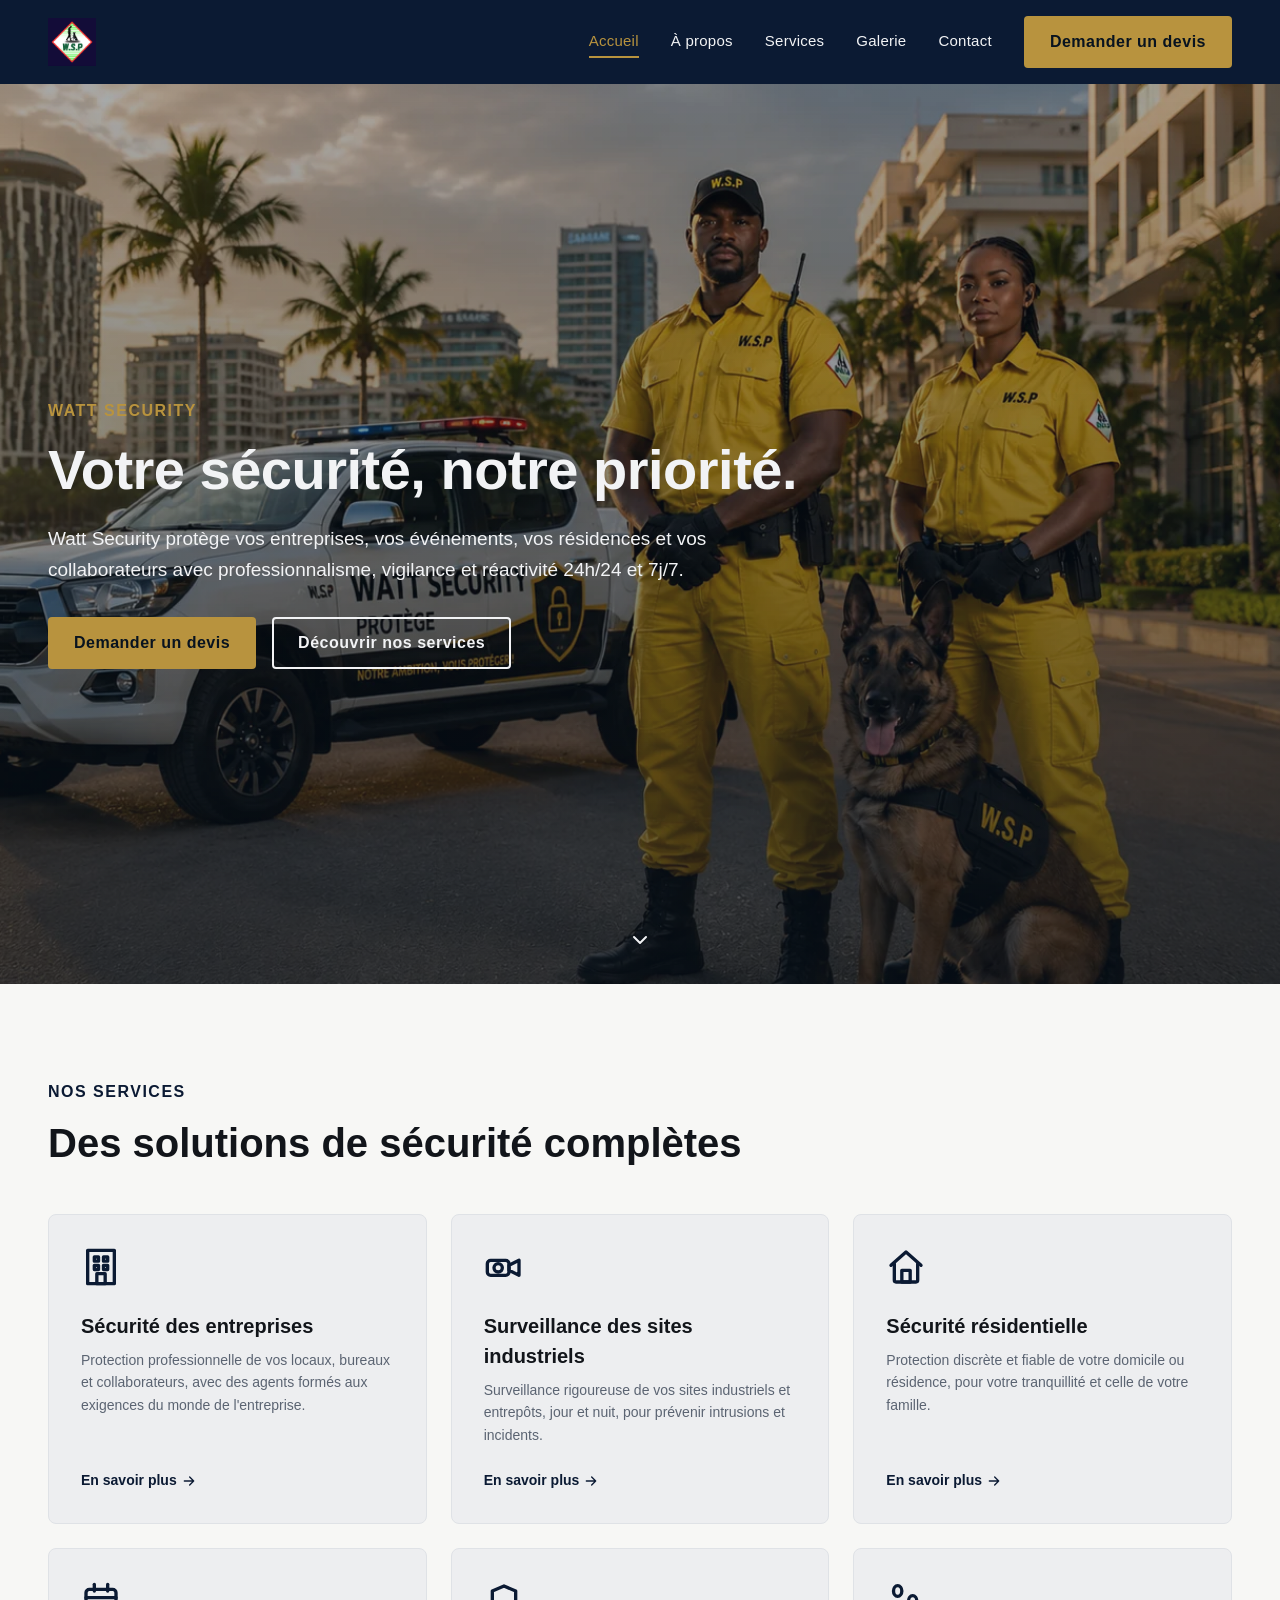
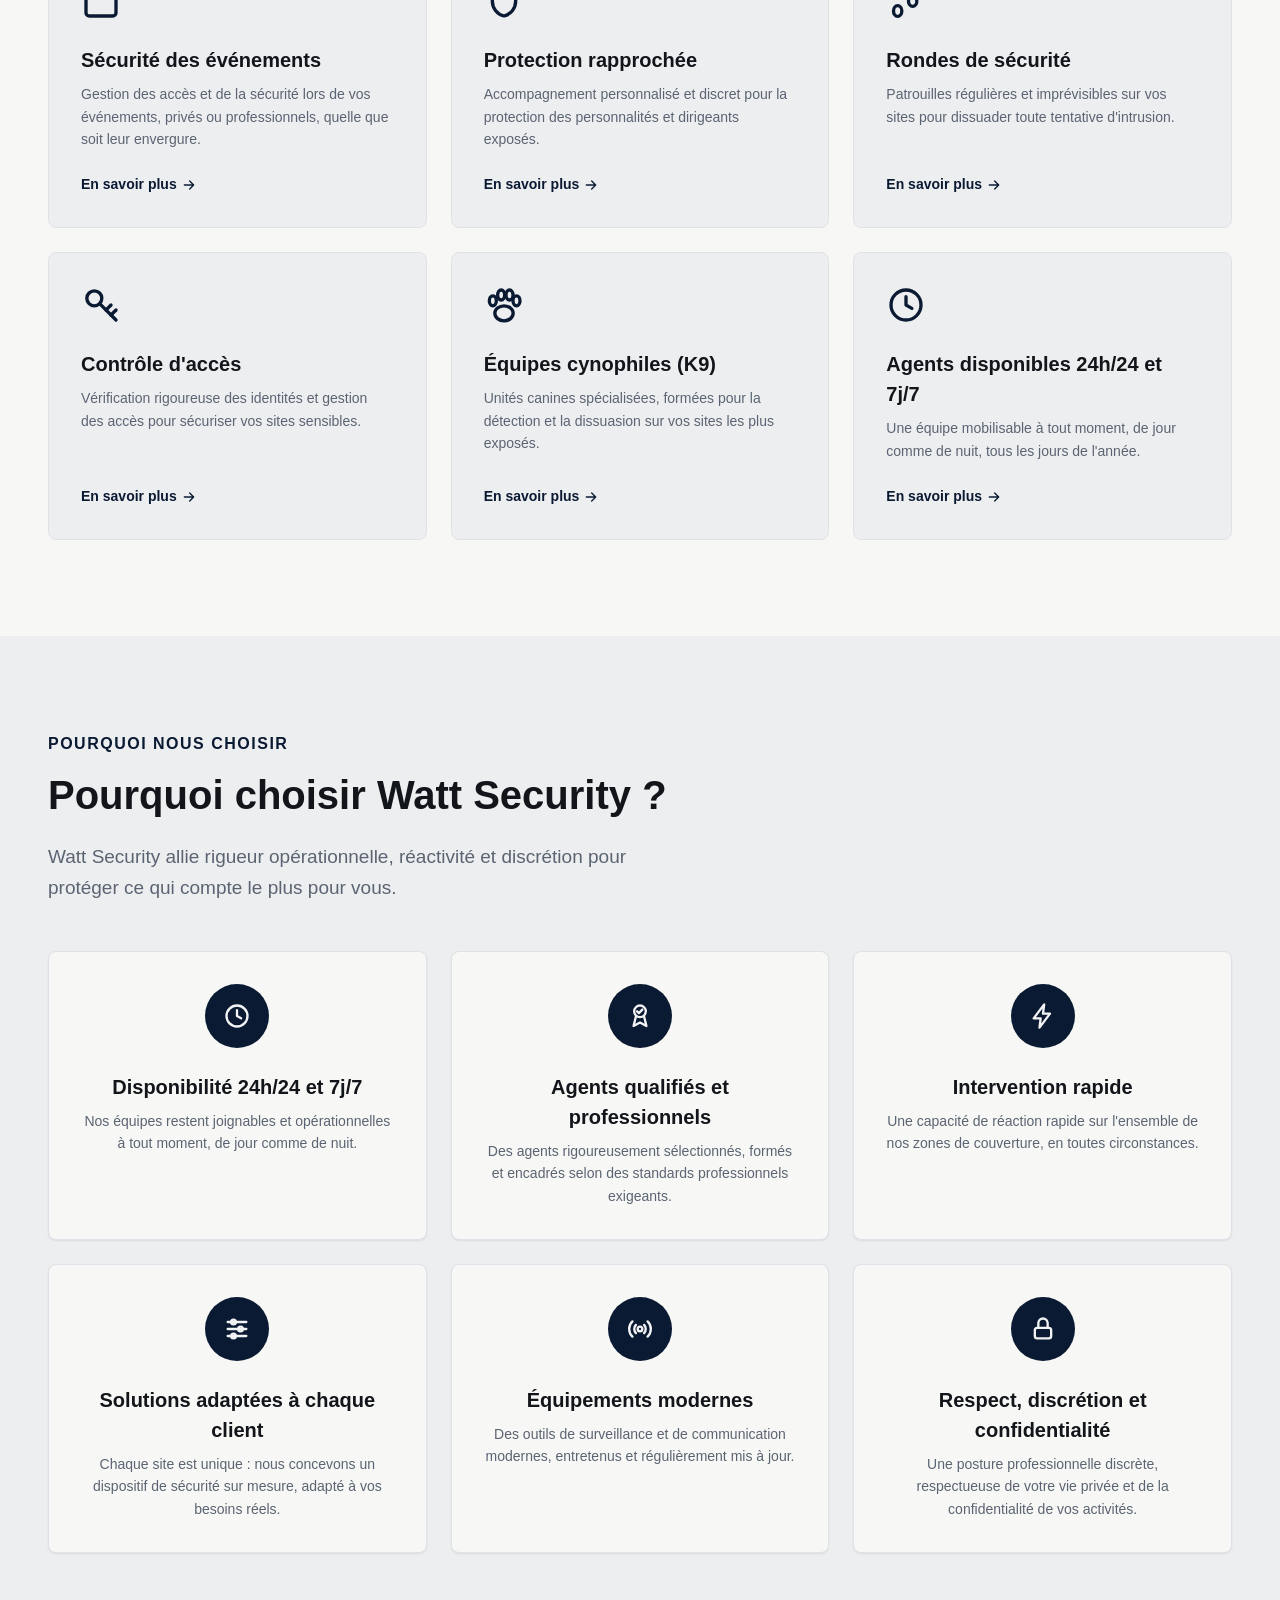
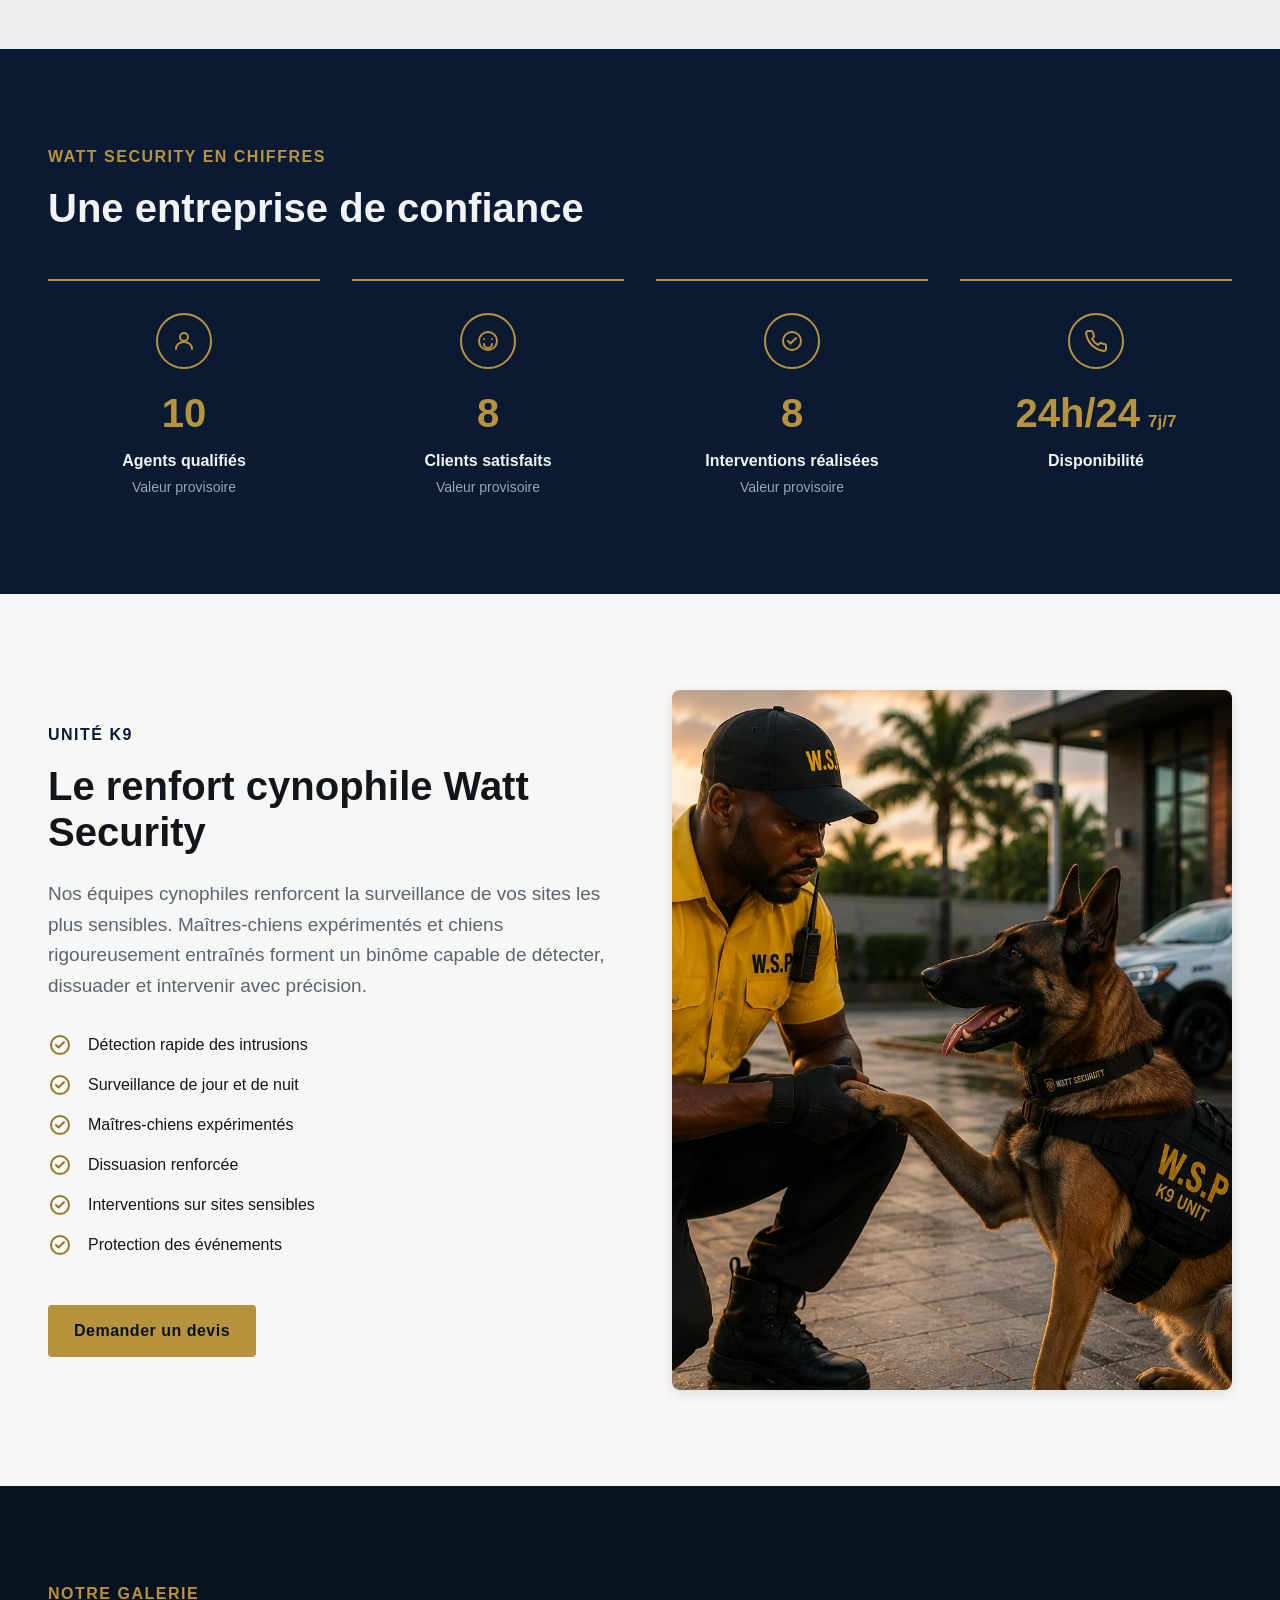
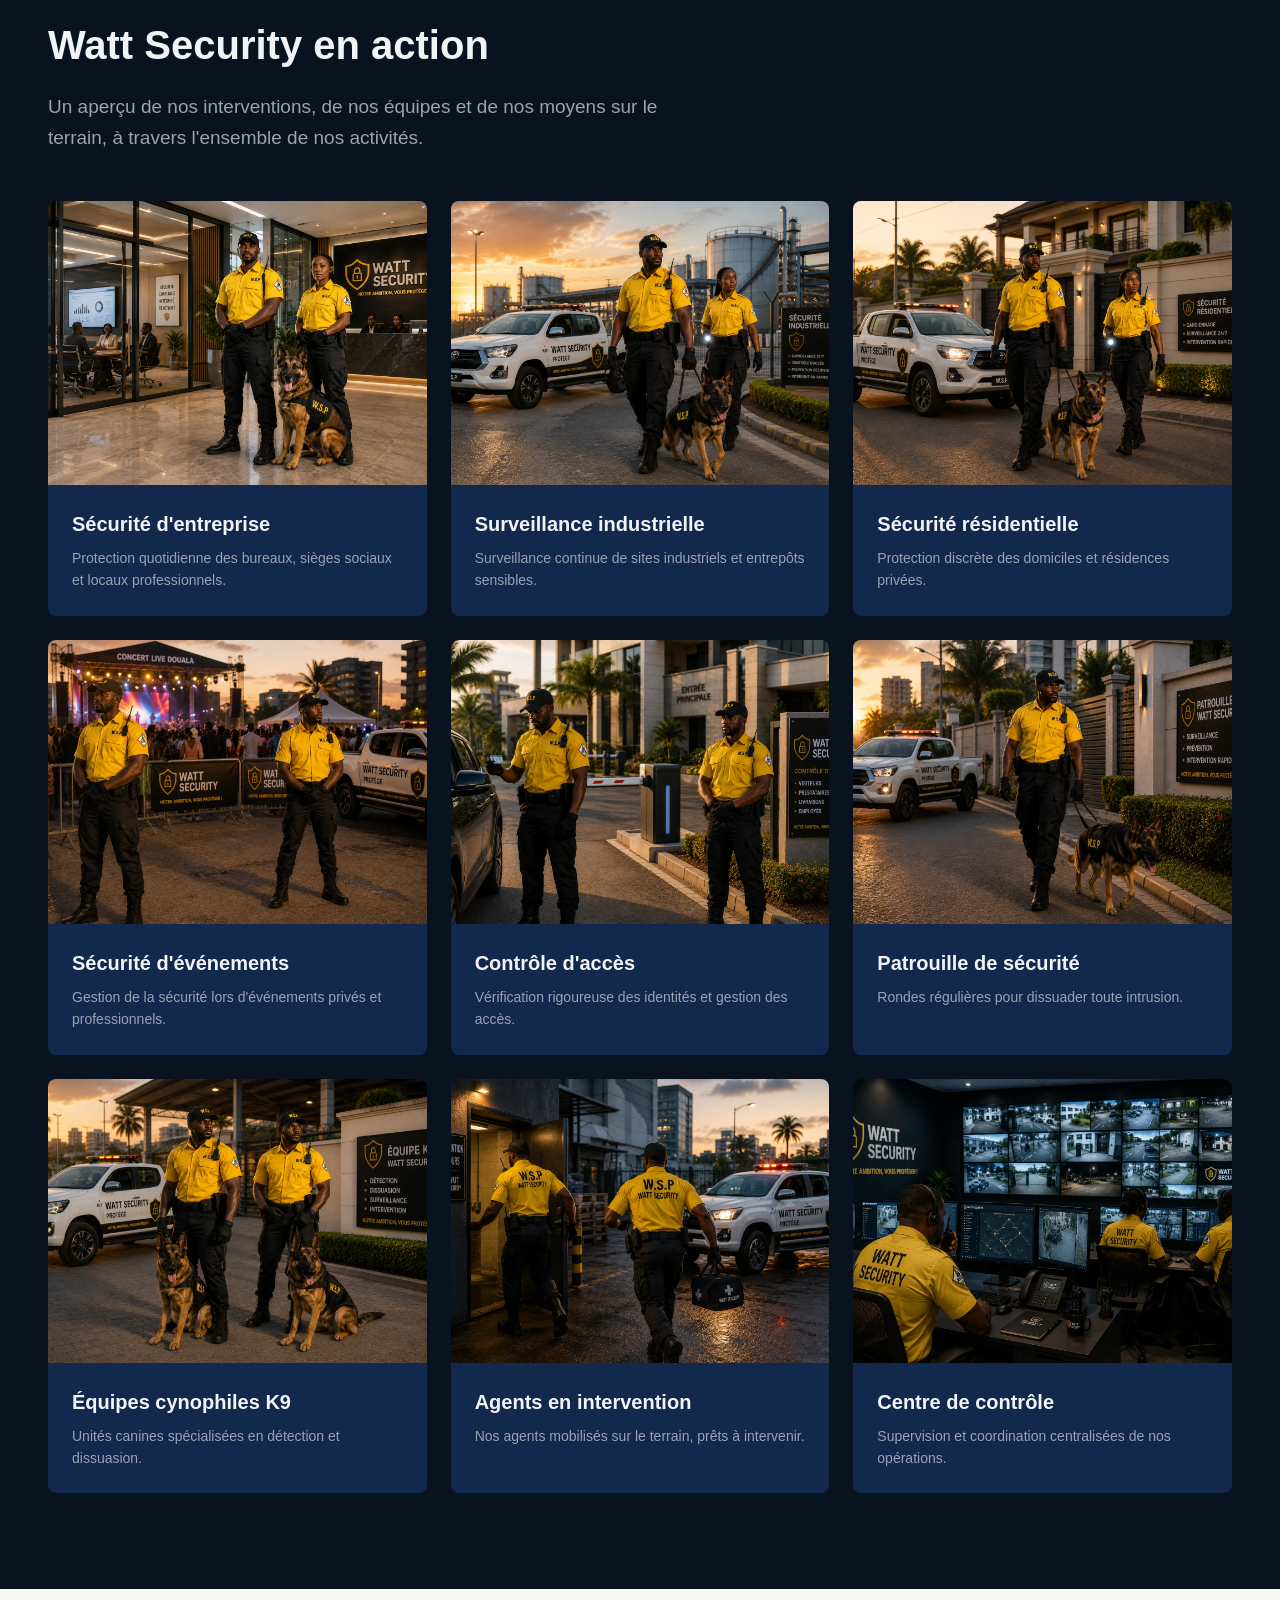
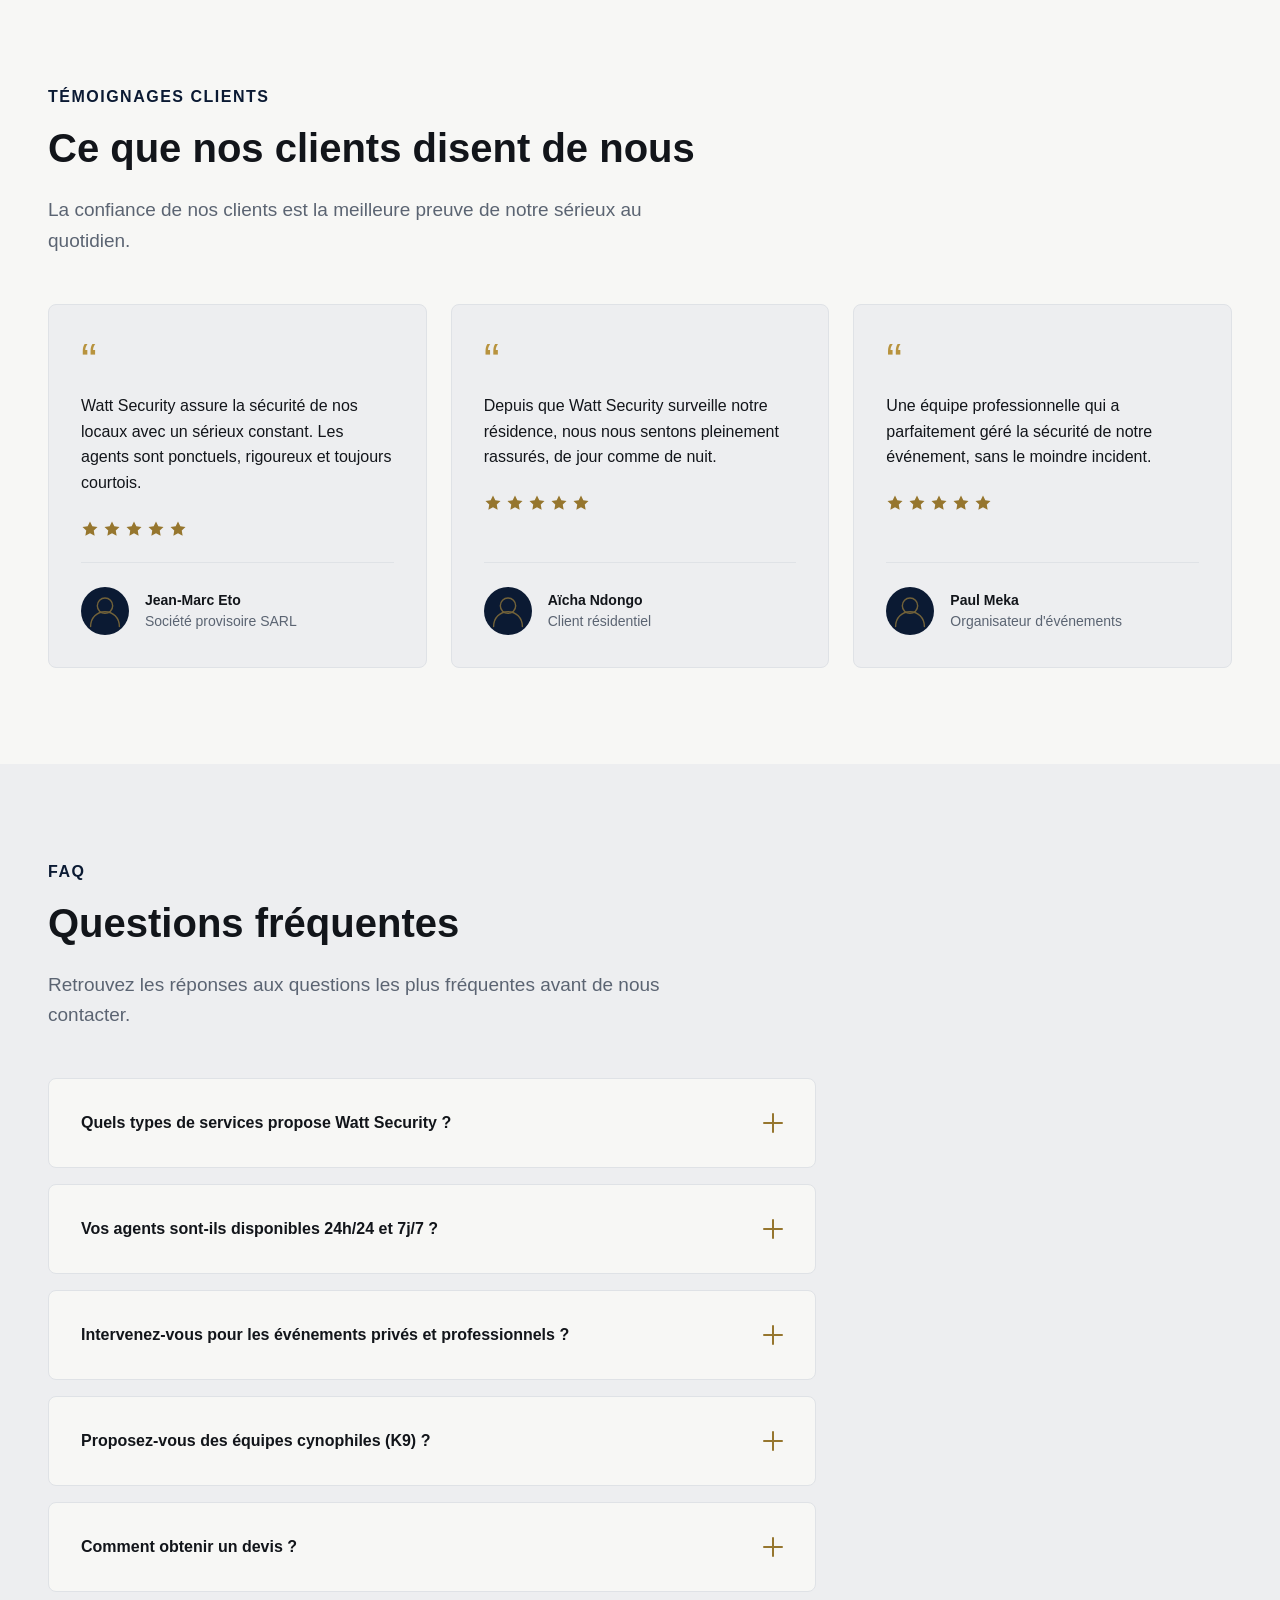
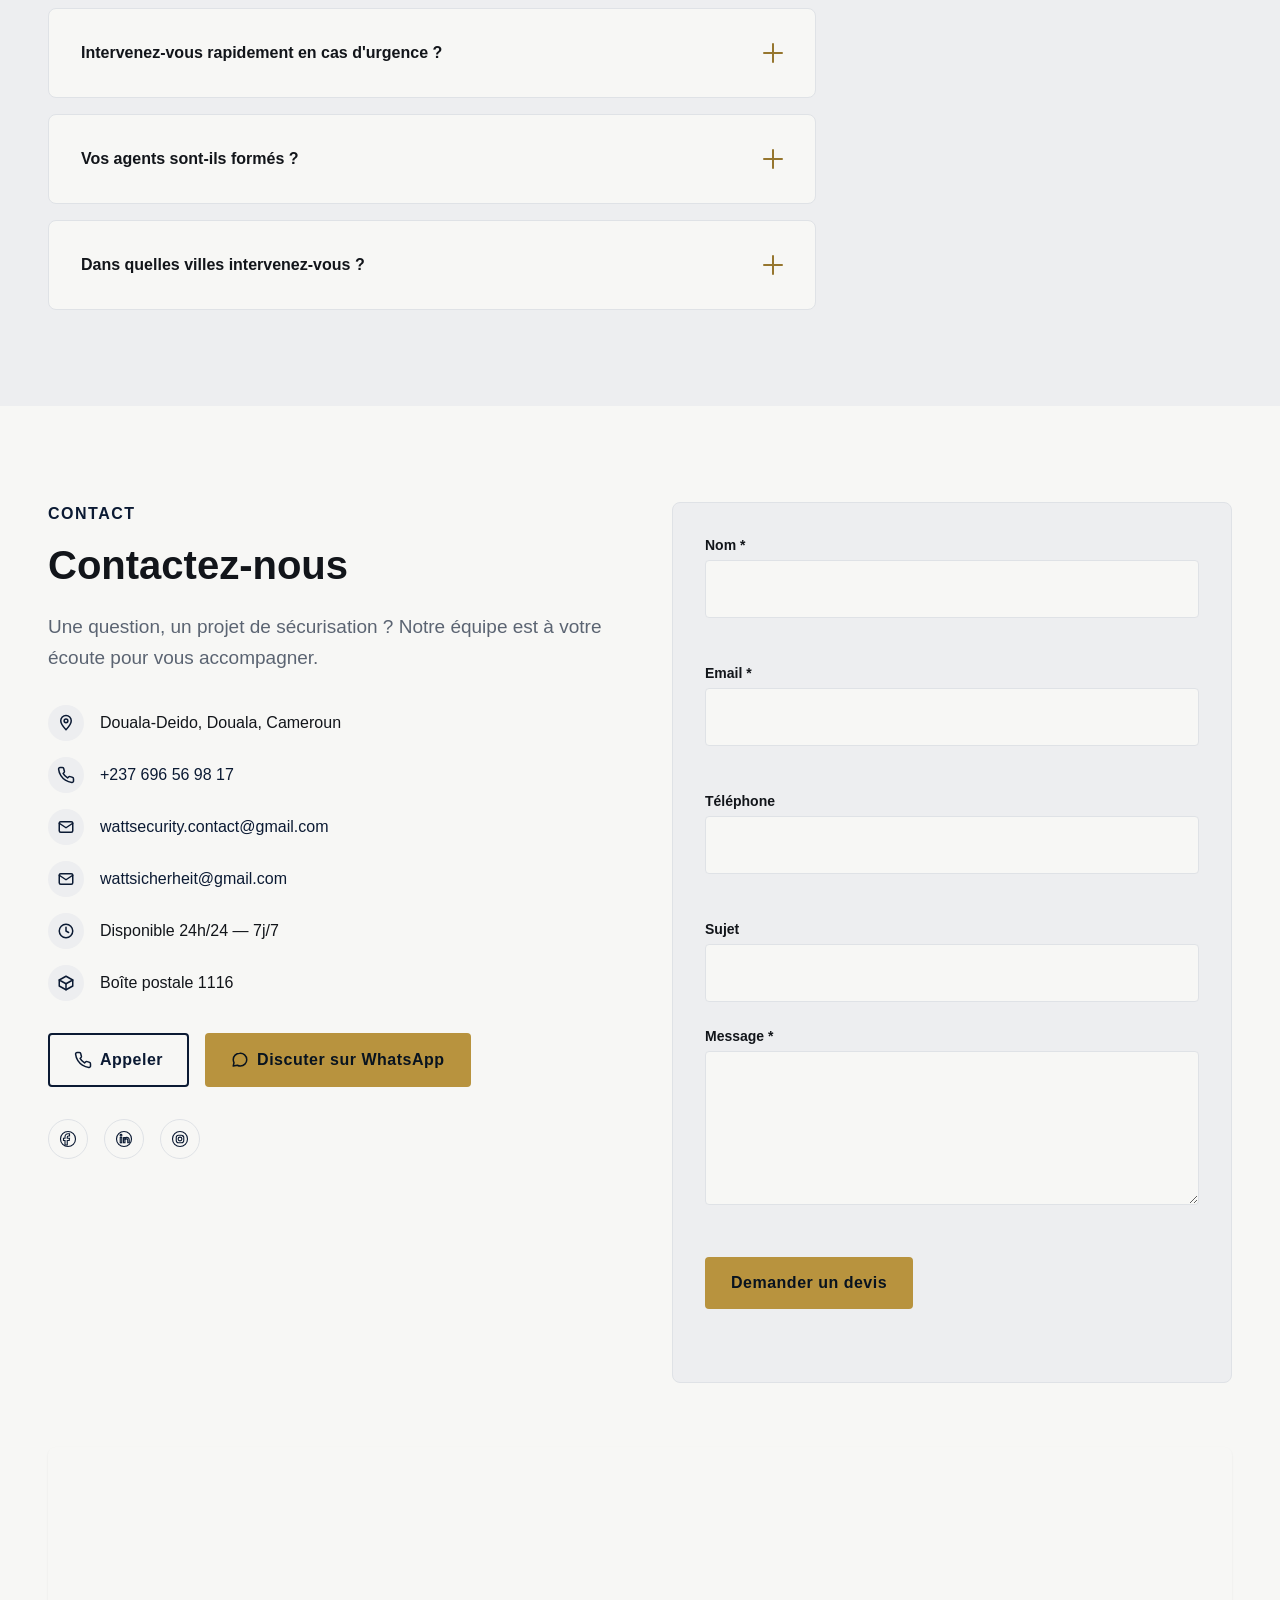
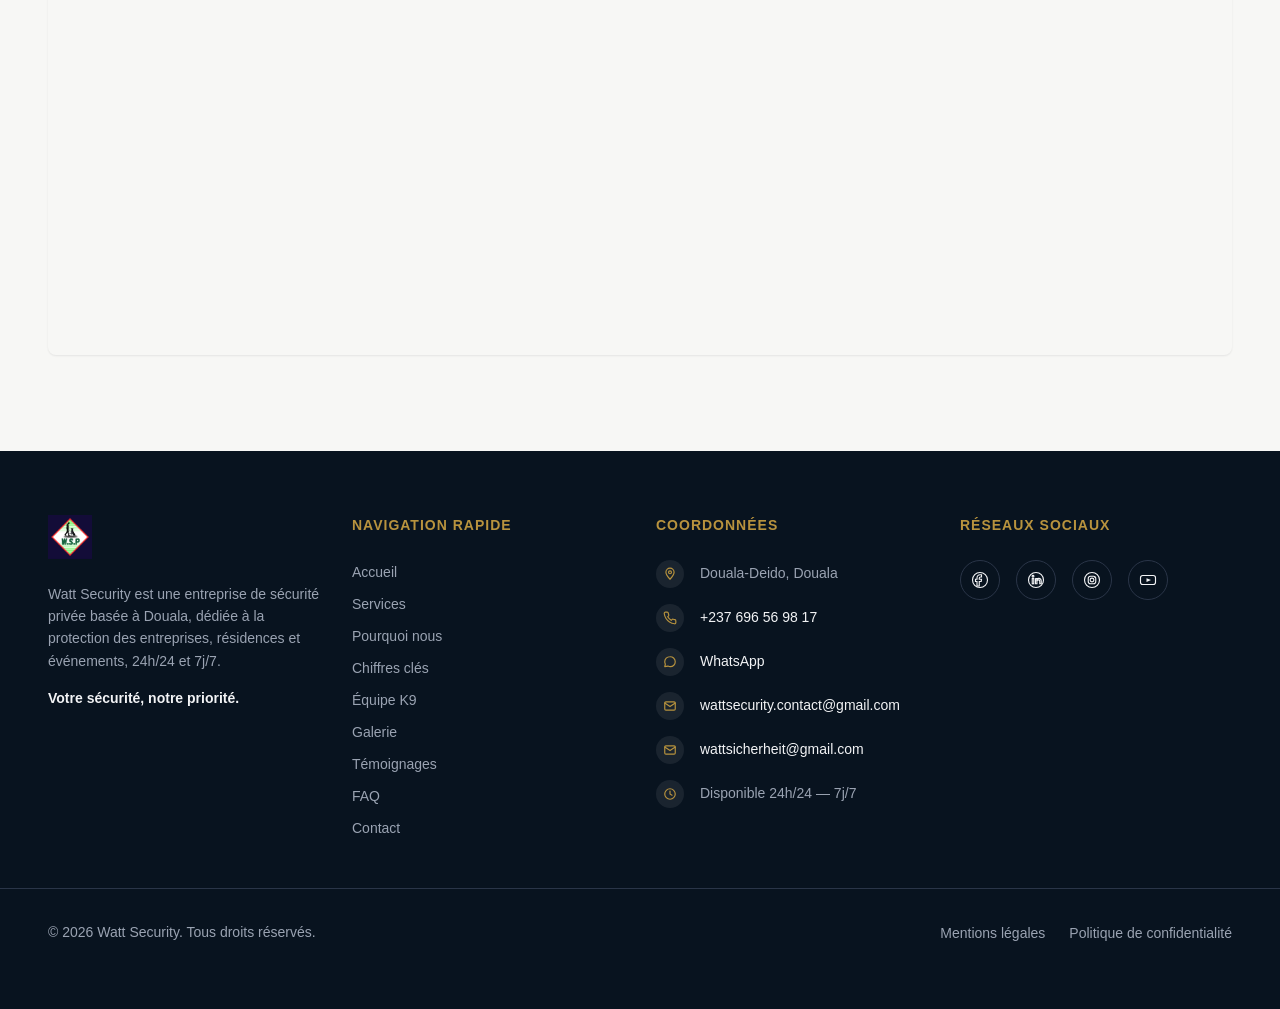
==== commit 43fe0218: "Release v1.0.0 - Final production-ready website" ====
--- a/index.html
+++ b/index.html
@@ -467,20 +467,15 @@
         </div>
 
         <div class="k9__media">
-          <!-- Placeholder component: assets/images/k9/placeholder-k9.svg.
-               Swap the src for the final Watt Security K9 photograph when
-               available (a future mini-milestone) and update the alt text
-               to describe that real photo. Milestone 18 (SEO):
-               PROJECT_RULES.md §3 requires meaningful alt text on every
-               non-decorative image — this one is a content placeholder,
-               not a decorative element, so it describes the section's
-               intended subject rather than being left empty. -->
+          <!-- Milestone 26: final photo (assets/images/k9/k9-unit-featured.webp)
+               replaces the earlier placeholder-k9.svg. -->
           <img
-            src="assets/images/k9/placeholder-k9.svg"
-            alt="Maître-chien Watt Security et son chien lors d'une ronde de sécurité"
+            src="assets/images/k9/k9-unit-featured.webp"
+            alt="Maître-chien Watt Security agenouillé serrant la patte de son chien K9 équipé d'un harnais « W.S.P K9 Unit », au coucher du soleil devant les locaux et un véhicule de patrouille Watt Security"
             width="800"
             height="1000"
             loading="lazy"
+            decoding="async"
             class="k9__image"
           >
         </div>
@@ -493,17 +488,12 @@
         <h2 id="gallery-heading" class="gallery__title">Watt Security en action</h2>
         <p class="gallery__intro">Un aperçu de nos interventions, de nos équipes et de nos moyens sur le terrain, à travers l'ensemble de nos activités.</p>
 
-        <!-- Each figure follows the same easily-replaceable pattern: swap
-             the <img src> for the final photo (naming convention per
-             specifications/MEDIA_SPECIFICATION.md, e.g.
-             assets/images/corporate/corporate-office-lobby-01.webp), update
-             its alt text to describe the real photo, and add srcset/sizes
-             for responsive images at that point — nothing else in this
-             section needs to change. -->
+        <!-- Final photos integrated (Milestone 25), per naming convention
+             in specifications/MEDIA_SPECIFICATION.md. -->
         <div class="gallery__grid">
           <figure class="gallery__item" data-scroll-reveal>
             <div class="gallery__media">
-              <img src="assets/images/corporate/placeholder-corporate.svg" alt="Agents de sécurité assurant la protection d'un site d'entreprise" width="800" height="600" loading="lazy" class="gallery__image">
+              <img src="assets/images/corporate/corporate-office-02.webp" alt="Deux agents Watt Security et leur chien K9 postés dans le hall d'entrée moderne d'un immeuble de bureaux" width="800" height="600" loading="lazy" decoding="async" class="gallery__image">
             </div>
             <figcaption class="gallery__caption">
               <h3 class="gallery__item-title">Sécurité d'entreprise</h3>
@@ -513,7 +503,7 @@
 
           <figure class="gallery__item" data-scroll-reveal>
             <div class="gallery__media">
-              <img src="assets/images/surveillance/placeholder-surveillance.svg" alt="Caméra de vidéosurveillance sur un site industriel" width="800" height="600" loading="lazy" class="gallery__image">
+              <img src="assets/images/surveillance/surveillance-site-01.webp" alt="Agents Watt Security et chien K9 en ronde devant un site industriel au lever du jour" width="800" height="600" loading="lazy" decoding="async" class="gallery__image">
             </div>
             <figcaption class="gallery__caption">
               <h3 class="gallery__item-title">Surveillance industrielle</h3>
@@ -523,7 +513,7 @@
 
           <figure class="gallery__item" data-scroll-reveal>
             <div class="gallery__media">
-              <img src="assets/images/residential/placeholder-residential.svg" alt="Agent de sécurité en poste devant une résidence privée" width="800" height="600" loading="lazy" class="gallery__image">
+              <img src="assets/images/residential/residential-site-01.webp" alt="Agents Watt Security et chien K9 en patrouille devant l'entrée d'une résidence privée" width="800" height="600" loading="lazy" decoding="async" class="gallery__image">
             </div>
             <figcaption class="gallery__caption">
               <h3 class="gallery__item-title">Sécurité résidentielle</h3>
@@ -533,7 +523,7 @@
 
           <figure class="gallery__item" data-scroll-reveal>
             <div class="gallery__media">
-              <img src="assets/images/events/placeholder-events.svg" alt="Agents de sécurité gérant l'accès à un événement" width="800" height="600" loading="lazy" class="gallery__image">
+              <img src="assets/images/events/event-security-01.webp" alt="Agents Watt Security postés en sécurité à l'entrée d'un événement avec scène et public en arrière-plan" width="800" height="600" loading="lazy" decoding="async" class="gallery__image">
             </div>
             <figcaption class="gallery__caption">
               <h3 class="gallery__item-title">Sécurité d'événements</h3>
@@ -543,7 +533,7 @@
 
           <figure class="gallery__item" data-scroll-reveal>
             <div class="gallery__media">
-              <img src="assets/images/access-control/placeholder-access-control.svg" alt="Agent vérifiant l'identité d'un visiteur à un point de contrôle" width="800" height="600" loading="lazy" class="gallery__image">
+              <img src="assets/images/access-control/access-control-01.webp" alt="Agent Watt Security vérifiant la pièce d'identité d'un visiteur à un point de contrôle d'accès" width="800" height="600" loading="lazy" decoding="async" class="gallery__image">
             </div>
             <figcaption class="gallery__caption">
               <h3 class="gallery__item-title">Contrôle d'accès</h3>
@@ -553,7 +543,7 @@
 
           <figure class="gallery__item" data-scroll-reveal>
             <div class="gallery__media">
-              <img src="assets/images/patrols/placeholder-patrols.svg" alt="Agent effectuant une ronde de sécurité sur un site" width="800" height="600" loading="lazy" class="gallery__image">
+              <img src="assets/images/patrols/patrol-round-01.webp" alt="Agent Watt Security et son chien K9 effectuant une ronde de sécurité en soirée" width="800" height="600" loading="lazy" decoding="async" class="gallery__image">
             </div>
             <figcaption class="gallery__caption">
               <h3 class="gallery__item-title">Patrouille de sécurité</h3>
@@ -563,7 +553,7 @@
 
           <figure class="gallery__item" data-scroll-reveal>
             <div class="gallery__media">
-              <img src="assets/images/k9/placeholder-k9-gallery.svg" alt="Maître-chien et son chien K9 en patrouille" width="800" height="600" loading="lazy" class="gallery__image">
+              <img src="assets/images/k9/k9-gallery-01.webp" alt="Deux équipes cynophiles Watt Security, maîtres-chiens et chiens K9, postées côte à côte" width="800" height="600" loading="lazy" decoding="async" class="gallery__image">
             </div>
             <figcaption class="gallery__caption">
               <h3 class="gallery__item-title">Équipes cynophiles K9</h3>
@@ -573,7 +563,7 @@
 
           <figure class="gallery__item" data-scroll-reveal>
             <div class="gallery__media">
-              <img src="assets/images/agents/placeholder-agents.svg" alt="Agents de sécurité Watt Security mobilisés sur le terrain" width="800" height="600" loading="lazy" class="gallery__image">
+              <img src="assets/images/agents/agents-field-01.webp" alt="Agents Watt Security de dos se dirigeant vers un site en intervention, matériel d'urgence en main" width="800" height="600" loading="lazy" decoding="async" class="gallery__image">
             </div>
             <figcaption class="gallery__caption">
               <h3 class="gallery__item-title">Agents en intervention</h3>
@@ -583,7 +573,7 @@
 
           <figure class="gallery__item" data-scroll-reveal>
             <div class="gallery__media">
-              <img src="assets/images/control-room/placeholder-control-room.svg" alt="Opérateur supervisant les écrans d'un centre de contrôle" width="800" height="600" loading="lazy" class="gallery__image">
+              <img src="assets/images/control-room/control-room-01.webp" alt="Opérateurs Watt Security supervisant un mur d'écrans de vidéosurveillance dans le centre de contrôle" width="800" height="600" loading="lazy" decoding="async" class="gallery__image">
             </div>
             <figcaption class="gallery__caption">
               <h3 class="gallery__item-title">Centre de contrôle</h3>
